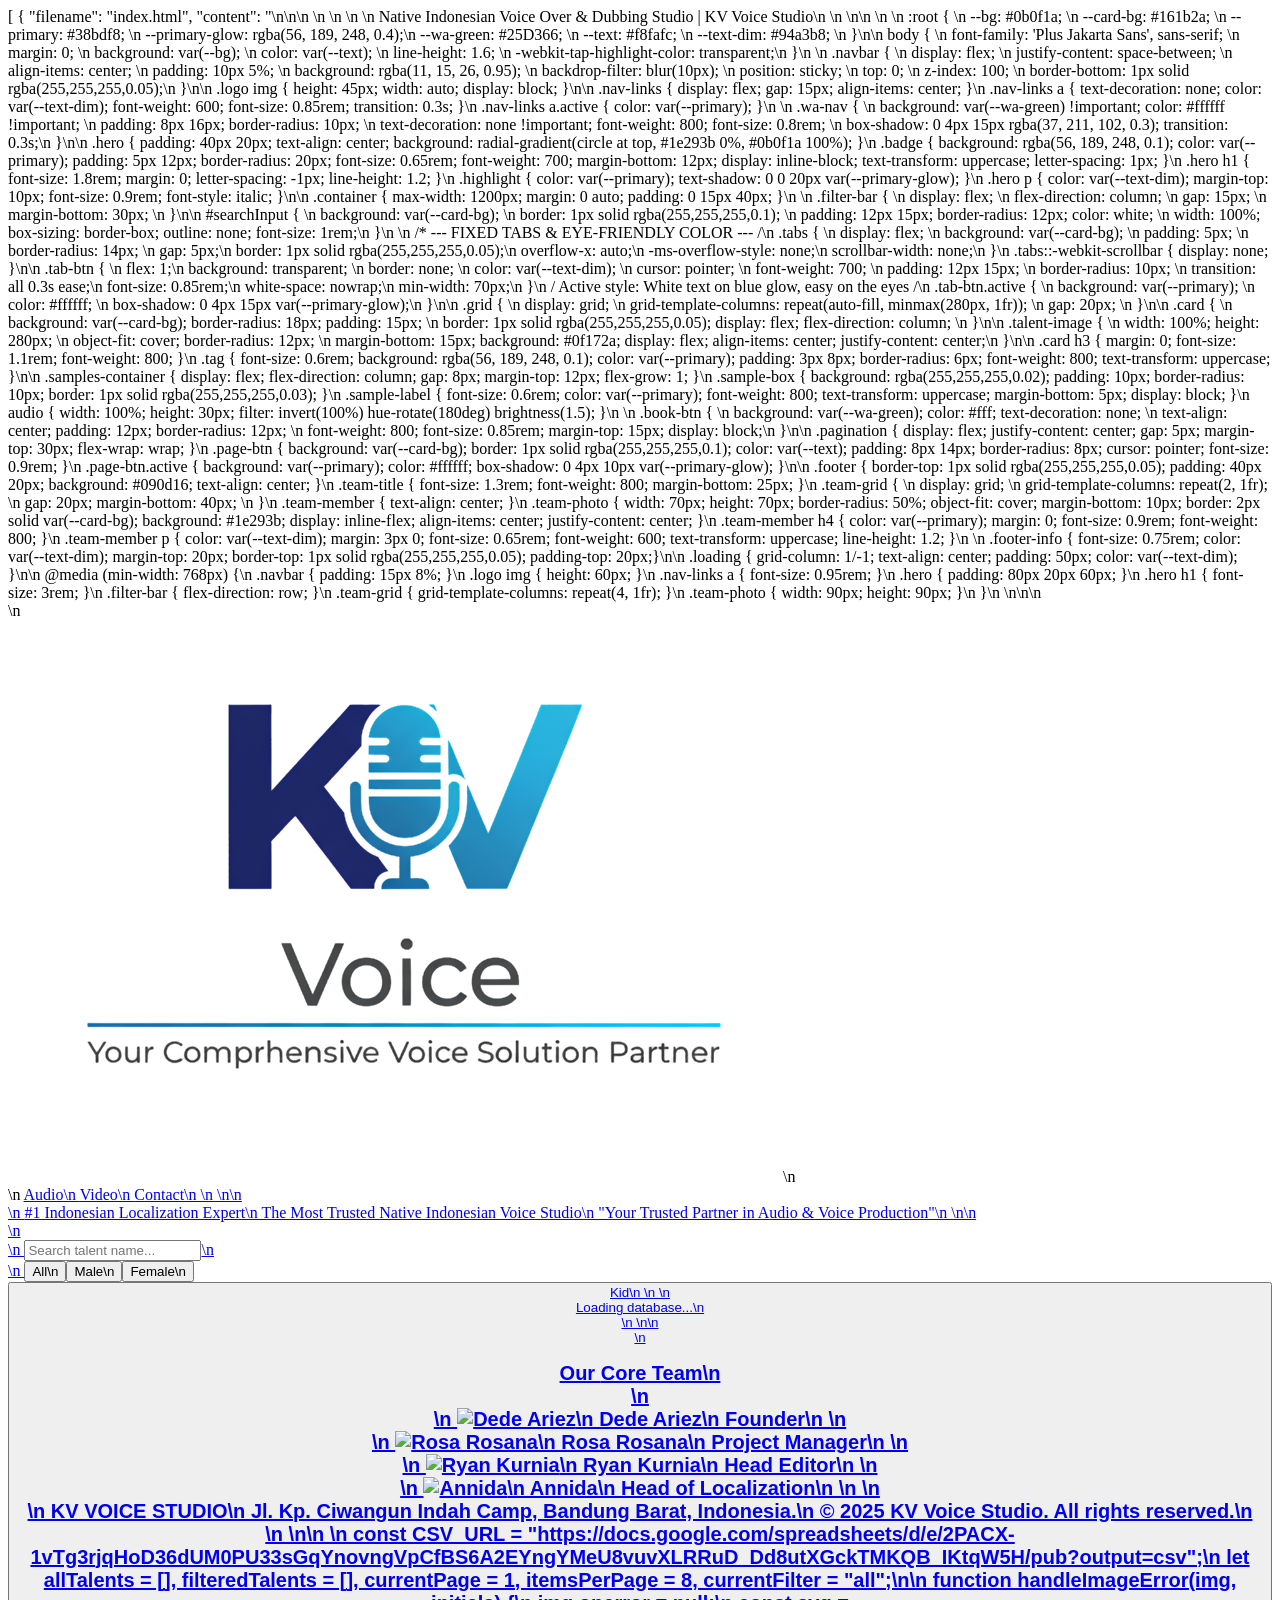
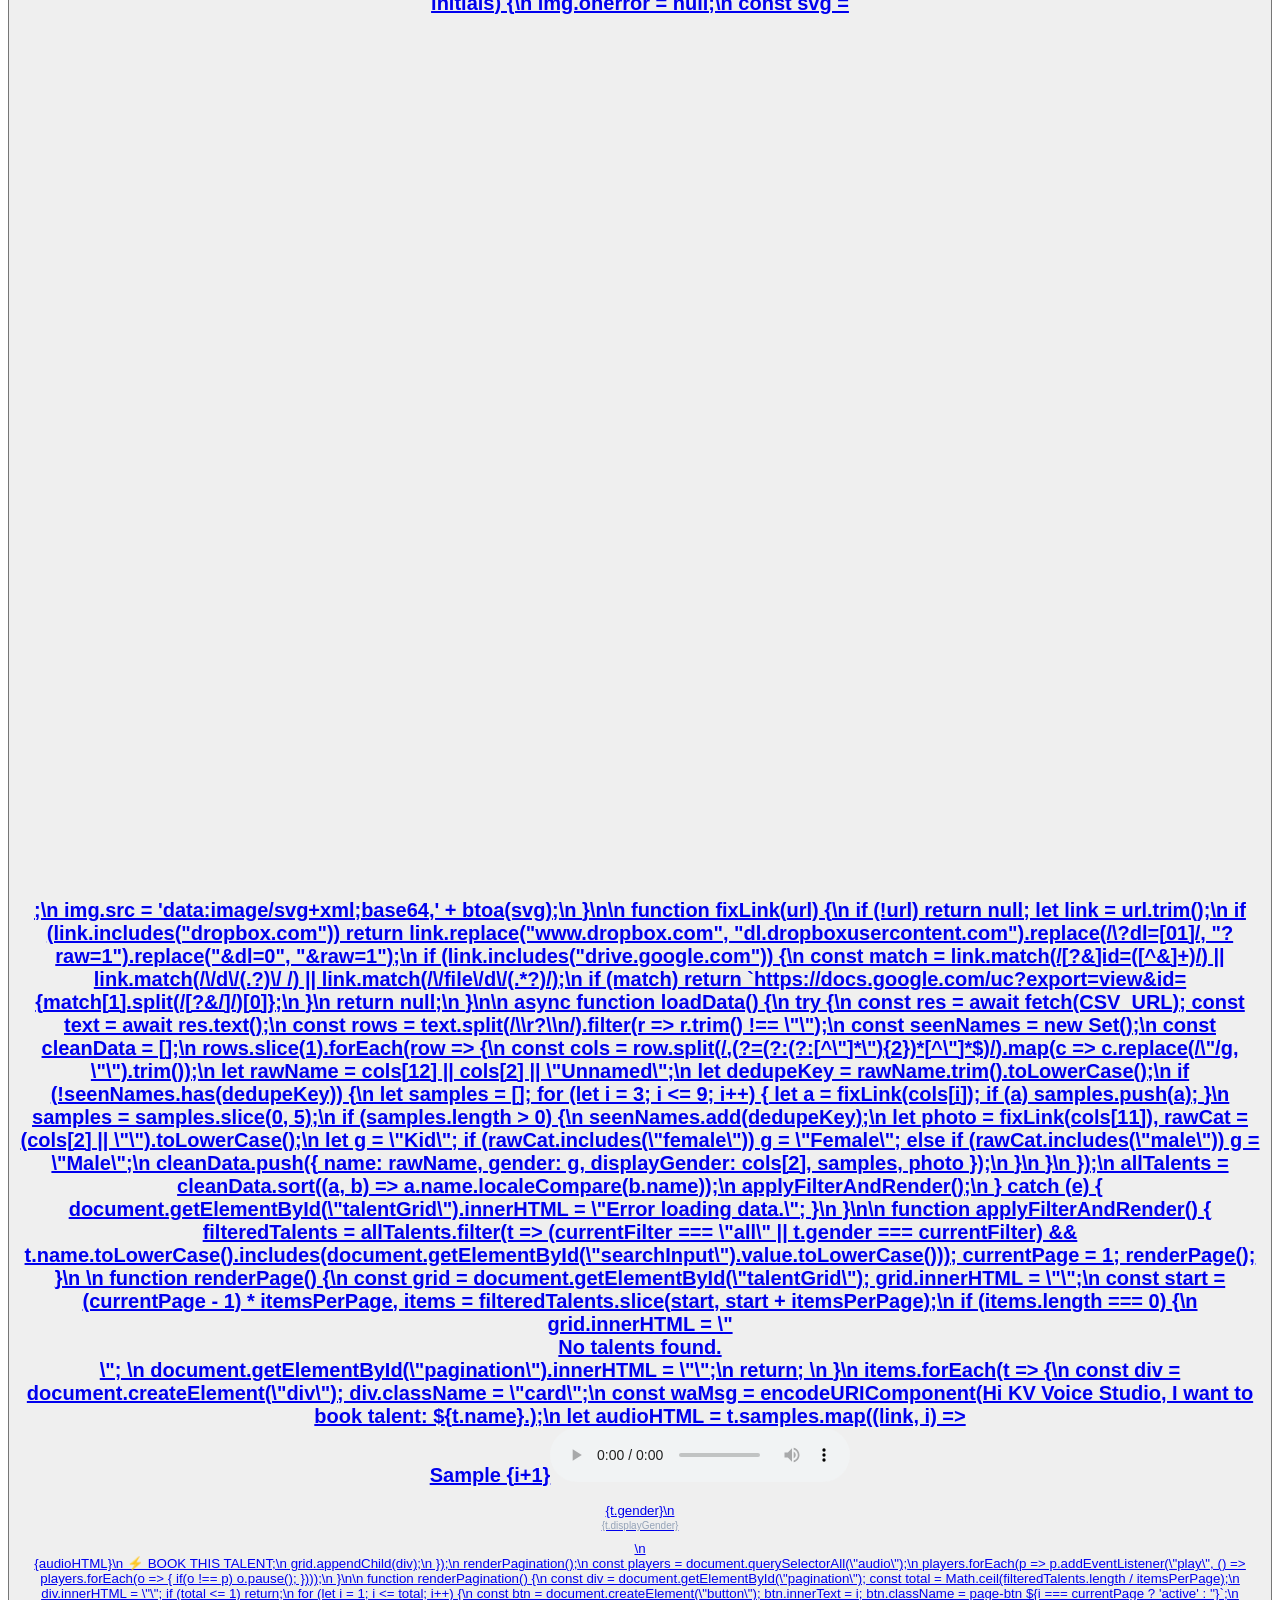
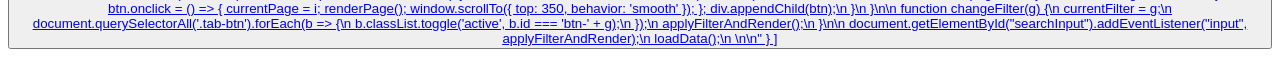
==== index.html @ a25e25ad "Refactor HTML structure and styles in index.html" ====
[ { "filename": "index.html", "content": "\n<html lang="en">\n\n <meta
charset="UTF-8">\n <meta name="viewport" content="width=device-width,
initial-scale=1.0">\n \n \n Native Indonesian Voice Over & Dubbing Studio | KV
Voice Studio\n <meta name="description" content="KV Voice Studio provides
broadcast-quality native Indonesian voice-over & expert dubbing services.
Featuring Male, Female, and genuine Kid voices.">\n <meta name="keywords"
content="Indonesian Voice Over, Native Indonesian Voice Talent, Dubbing
Indonesia, Localization Services Asia">\n\n <link
href="https://fonts.googleapis.com/css2?family=Plus+Jakarta+Sans:wght@400;600;800&display=swap"
rel="stylesheet">\n \n :root { \n --bg: #0b0f1a; \n --card-bg: #161b2a; \n
--primary: #38bdf8; \n --primary-glow: rgba(56, 189, 248, 0.4);\n --wa-green:
#25D366; \n --text: #f8fafc; \n --text-dim: #94a3b8; \n }\n\n body { \n
font-family: 'Plus Jakarta Sans', sans-serif; \n margin: 0; \n background:
var(--bg); \n color: var(--text); \n line-height: 1.6; \n
-webkit-tap-highlight-color: transparent;\n }\n \n .navbar { \n display: flex;
\n justify-content: space-between; \n align-items: center; \n padding: 10px 5%;
\n background: rgba(11, 15, 26, 0.95); \n backdrop-filter: blur(10px); \n
position: sticky; \n top: 0; \n z-index: 100; \n border-bottom: 1px solid
rgba(255,255,255,0.05);\n }\n\n .logo img { height: 45px; width: auto; display:
block; }\n\n .nav-links { display: flex; gap: 15px; align-items: center; }\n
.nav-links a { text-decoration: none; color: var(--text-dim); font-weight: 600;
font-size: 0.85rem; transition: 0.3s; }\n .nav-links a.active { color:
var(--primary); }\n \n .wa-nav { \n background: var(--wa-green) !important;
color: #ffffff !important; \n padding: 8px 16px; border-radius: 10px; \n
text-decoration: none !important; font-weight: 800; font-size: 0.8rem; \n
box-shadow: 0 4px 15px rgba(37, 211, 102, 0.3); transition: 0.3s;\n }\n\n .hero
{ padding: 40px 20px; text-align: center; background: radial-gradient(circle at
top, #1e293b 0%, #0b0f1a 100%); }\n .badge { background:
rgba(56, 189, 248, 0.1); color: var(--primary); padding: 5px 12px;
border-radius: 20px; font-size: 0.65rem; font-weight: 700; margin-bottom: 12px;
display: inline-block; text-transform: uppercase; letter-spacing: 1px; }\n .hero
h1 { font-size: 1.8rem; margin: 0; letter-spacing: -1px; line-height: 1.2; }\n
.highlight { color: var(--primary); text-shadow: 0 0 20px var(--primary-glow);
}\n .hero p { color: var(--text-dim); margin-top: 10px; font-size: 0.9rem;
font-style: italic; }\n\n .container { max-width: 1200px; margin: 0 auto;
padding: 0 15px 40px; }\n \n .filter-bar { \n display: flex; \n flex-direction:
column; \n gap: 15px; \n margin-bottom: 30px; \n }\n\n #searchInput { \n
background: var(--card-bg); \n border: 1px solid rgba(255,255,255,0.1); \n
padding: 12px 15px; border-radius: 12px; color: white; \n width: 100%;
box-sizing: border-box; outline: none; font-size: 1rem;\n }\n \n /* --- FIXED
TABS & EYE-FRIENDLY COLOR --- /\n .tabs { \n display: flex; \n background:
var(--card-bg); \n padding: 5px; \n border-radius: 14px; \n gap: 5px;\n
border: 1px solid rgba(255,255,255,0.05);\n overflow-x: auto;\n
-ms-overflow-style: none;\n scrollbar-width: none;\n }\n
.tabs::-webkit-scrollbar { display: none; }\n\n .tab-btn { \n flex: 1;\n
background: transparent; \n border: none; \n color: var(--text-dim); \n cursor:
pointer; \n font-weight: 700; \n padding: 12px 15px; \n border-radius: 10px; \n
transition: all 0.3s ease;\n font-size: 0.85rem;\n white-space: nowrap;\n
min-width: 70px;\n }\n / Active style: White text on blue glow, easy on the eyes
/\n .tab-btn.active { \n background: var(--primary); \n color: #ffffff; \n
box-shadow: 0 4px 15px var(--primary-glow);\n }\n\n .grid { \n display: grid; \n
grid-template-columns: repeat(auto-fill, minmax(280px, 1fr)); \n gap: 20px; \n
}\n\n .card { \n background: var(--card-bg); border-radius: 18px; padding: 15px;
\n border: 1px solid rgba(255,255,255,0.05); display: flex; flex-direction:
column; \n }\n\n .talent-image { \n width: 100%; height: 280px; \n object-fit:
cover; border-radius: 12px; \n margin-bottom: 15px; background: #0f172a;
display: flex; align-items: center; justify-content: center;\n }\n\n .card h3 {
margin: 0; font-size: 1.1rem; font-weight: 800; }\n .tag { font-size: 0.6rem;
background: rgba(56, 189, 248, 0.1); color: var(--primary); padding: 3px 8px;
border-radius: 6px; font-weight: 800; text-transform: uppercase; }\n\n
.samples-container { display: flex; flex-direction: column; gap: 8px;
margin-top: 12px; flex-grow: 1; }\n .sample-box { background:
rgba(255,255,255,0.02); padding: 10px; border-radius: 10px; border: 1px solid
rgba(255,255,255,0.03); }\n .sample-label { font-size: 0.6rem; color:
var(--primary); font-weight: 800; text-transform: uppercase; margin-bottom: 5px;
display: block; }\n audio { width: 100%; height: 30px; filter: invert(100%)
hue-rotate(180deg) brightness(1.5); }\n \n .book-btn { \n background:
var(--wa-green); color: #fff; text-decoration: none; \n text-align: center;
padding: 12px; border-radius: 12px; \n font-weight: 800; font-size: 0.85rem;
margin-top: 15px; display: block;\n }\n\n .pagination { display: flex;
justify-content: center; gap: 5px; margin-top: 30px; flex-wrap: wrap; }\n
.page-btn { background: var(--card-bg); border: 1px solid rgba(255,255,255,0.1);
color: var(--text); padding: 8px 14px; border-radius: 8px; cursor: pointer;
font-size: 0.9rem; }\n .page-btn.active { background: var(--primary); color:
#ffffff; box-shadow: 0 4px 10px var(--primary-glow); }\n\n .footer {
border-top: 1px solid rgba(255,255,255,0.05); padding: 40px 20px; background:
#090d16; text-align: center; }\n .team-title { font-size: 1.3rem;
font-weight: 800; margin-bottom: 25px; }\n .team-grid { \n display: grid; \n
grid-template-columns: repeat(2, 1fr); \n gap: 20px; margin-bottom: 40px; \n }\n
.team-member { text-align: center; }\n .team-photo { width: 70px; height: 70px;
border-radius: 50%; object-fit: cover; margin-bottom: 10px; border: 2px solid
var(--card-bg); background: #1e293b; display: inline-flex; align-items: center;
justify-content: center; }\n .team-member h4 { color: var(--primary); margin: 0;
font-size: 0.9rem; font-weight: 800; }\n .team-member p { color:
var(--text-dim); margin: 3px 0; font-size: 0.65rem; font-weight: 600;
text-transform: uppercase; line-height: 1.2; }\n \n .footer-info {
font-size: 0.75rem; color: var(--text-dim); margin-top: 20px; border-top: 1px
solid rgba(255,255,255,0.05); padding-top: 20px;}\n\n .loading {
grid-column: 1/-1; text-align: center; padding: 50px; color: var(--text-dim);
}\n\n @media (min-width: 768px) {\n .navbar { padding: 15px 8%; }\n .logo img {
height: 60px; }\n .nav-links a { font-size: 0.95rem; }\n .hero {
padding: 80px 20px 60px; }\n .hero h1 { font-size: 3rem; }\n .filter-bar {
flex-direction: row; }\n .team-grid { grid-template-columns: repeat(4, 1fr); }\n
.team-photo { width: 90px; height: 90px; }\n }\n \n\n\n <nav class="navbar">\n
<div class="logo"><img src="logo.png" alt="KV Voice Studio">\n <div
class="nav-links">\n <a href="index.html" class="active">Audio\n <a
href="video.html">Video\n <a href="https://wa.me/6287823430778"
class="wa-nav">Contact\n \n \n\n <header class="hero">\n <span class="badge">#1
Indonesian Localization Expert\n The Most Trusted <span class="highlight">Native
Indonesian Voice Studio\n "Your Trusted Partner in Audio & Voice Production"\n
\n\n <main class="container">\n <div class="filter-bar">\n <input type="text"
id="searchInput" placeholder="Search talent name...">\n <div class="tabs">\n
<button onclick="changeFilter('all')" class="tab-btn active" id="btn-all">All\n
<button onclick="changeFilter('Male')" class="tab-btn" id="btn-Male">Male\n
<button onclick="changeFilter('Female')" class="tab-btn"
id="btn-Female">Female\n <button onclick="changeFilter('Kid')" class="tab-btn"
id="btn-Kid">Kid\n \n \n <div id="talentGrid" class="grid"><div
class="loading">Loading database...\n <div id="pagination" class="pagination">\n
\n\n <footer class="footer">\n <h2 class="team-title">Our <span
class="highlight">Core Team\n <div class="team-grid">\n <div
class="team-member">\n <img
src="https://www.dropbox.com/scl/fi/u61rmkyd5yg4ghmqynmoq/IMG_20191019_141957.jpg?rlkey=8hs1djk1c4ejuyghws0hno4j5&raw=1"
class="team-photo" alt="Dede Ariez" onerror="handleImageError(this, 'DA')">\n
Dede Ariez\n Founder\n \n <div class="team-member">\n <img
src="https://www.dropbox.com/scl/fi/195c9i3c7kcwx8tohbk7z/Gemini_Generated_Image_tade4mtade4mtade.png?rlkey=ju6iclnjn7b840g757zxzqwzf&raw=1"
class="team-photo" alt="Rosa Rosana" onerror="handleImageError(this, 'RR')">\n
Rosa Rosana\n Project Manager\n \n <div class="team-member">\n <img
src="https://www.dropbox.com/scl/fi/195c9i3c7kcwx8tohbk7z/Gemini_Generated_Image_tade4mtade4mtade.png?rlkey=ju6iclnjn7b840g757zxzqwzf&raw=1"
class="team-photo" alt="Ryan Kurnia" onerror="handleImageError(this, 'RK')">\n
Ryan Kurnia\n Head Editor\n \n <div class="team-member">\n <img
src="https://www.dropbox.com/scl/fi/195c9i3c7kcwx8tohbk7z/Gemini_Generated_Image_tade4mtade4mtade.png?rlkey=ju6iclnjn7b840g757zxzqwzf&raw=1"
class="team-photo" alt="Annida" onerror="handleImageError(this, 'AN')">\n
Annida\n Head of Localization\n \n \n <div class="footer-info">\n KV VOICE
STUDIO\n Jl. Kp. Ciwangun Indah Camp, Bandung Barat, Indonesia.\n © 2025 KV
Voice Studio. All rights reserved.\n \n \n\n \n const CSV_URL =
"https://docs.google.com/spreadsheets/d/e/2PACX-1vTg3rjqHoD36dUM0PU33sGqYnovngVpCfBS6A2EYngYMeU8vuvXLRRuD_Dd8utXGckTMKQB_IKtqW5H/pub?output=csv";\n
let allTalents = [], filteredTalents = [], currentPage = 1, itemsPerPage = 8,
currentFilter = "all";\n\n function handleImageError(img, initials) {\n
img.onerror = null;\n const svg = <svg xmlns=\"http://www.w3.org/2000/svg\"
width=\"100\" height=\"100\" viewBox=\"0 0 100 100\"><rect width=\"100\"
height=\"100\" fill=\"#161b2a\"/><text x=\"50%\" y=\"50%\"
dominant-baseline=\"middle\" text-anchor=\"middle\" fill=\"#38bdf8\"
font-family=\"sans-serif\" font-size=\"30\"
font-weight=\"bold\">${initials}</text></svg>;\n img.src =
'data:image/svg+xml;base64,' + btoa(svg);\n }\n\n function fixLink(url) {\n if
(!url) return null; let link = url.trim();\n if (link.includes("dropbox.com"))
return link.replace("www.dropbox.com",
"dl.dropboxusercontent.com").replace(/\?dl=[01]/, "?raw=1").replace("&dl=0",
"&raw=1");\n if (link.includes("drive.google.com")) {\n const match =
link.match(/[?&]id=([^&]+)/) || link.match(/\/d\/(.?)\/ /) ||
link.match(/\/file\/d\/(.*?)/);\n                if (match) return `https://docs.google.com/uc?export=view&id={match[1].split(/[?&/]/)[0]};\n
}\n return null;\n }\n\n async function loadData() {\n try {\n const res = await
fetch(CSV_URL); const text = await res.text();\n const rows =
text.split(/\\r?\\n/).filter(r => r.trim() !== \"\");\n const seenNames = new
Set();\n const cleanData = [];\n rows.slice(1).forEach(row => {\n const cols =
row.split(/,(?=(?:(?:[^\"]*\"){2})*[^\"]*$)/).map(c => c.replace(/\"/g,
\"\").trim());\n let rawName = cols[12] || cols[2] || \"Unnamed\";\n let
dedupeKey = rawName.trim().toLowerCase();\n if (!seenNames.has(dedupeKey)) {\n
let samples = []; for (let i = 3; i <= 9; i++) { let a = fixLink(cols[i]); if
(a) samples.push(a); }\n samples = samples.slice(0, 5);\n if (samples.length
> 0) {\n seenNames.add(dedupeKey);\n let photo = fixLink(cols[11]), rawCat =
(cols[2] || \"\").toLowerCase();\n let g = \"Kid\"; if
(rawCat.includes(\"female\")) g = \"Female\"; else if
(rawCat.includes(\"male\")) g = \"Male\";\n cleanData.push({ name: rawName,
gender: g, displayGender: cols[2], samples, photo });\n }\n }\n });\n allTalents
= cleanData.sort((a, b) => a.name.localeCompare(b.name));\n
applyFilterAndRender();\n } catch (e) {
document.getElementById(\"talentGrid\").innerHTML = \"Error loading data.\"; }\n
}\n\n function applyFilterAndRender() { filteredTalents = allTalents.filter(t =>
(currentFilter === \"all\" || t.gender === currentFilter) &&
t.name.toLowerCase().includes(document.getElementById(\"searchInput\").value.toLowerCase()));
currentPage = 1; renderPage(); }\n \n function renderPage() {\n const grid =
document.getElementById(\"talentGrid\"); grid.innerHTML = \"\";\n const start =
(currentPage - 1) * itemsPerPage, items = filteredTalents.slice(start, start +
itemsPerPage);\n if (items.length === 0) {\n grid.innerHTML = \"<div
class='loading'>No talents found.</div>\"; \n
document.getElementById(\"pagination\").innerHTML = \"\";\n return; \n }\n
items.forEach(t => {\n const div = document.createElement(\"div\");
div.className = \"card\";\n const waMsg = encodeURIComponent(Hi KV Voice Studio,
I want to book talent: ${t.name}.);\n let audioHTML = t.samples.map((link, i) =>
<div class="sample-box"><label class="sample-label">Sample
{i+1}</label><audio controls preload=\"none\"><source src=\"{link}">).join(\"\");\n
const initials = t.name.split(' ').map(n =>
n[0]).join('').toUpperCase().substring(0, 2);\n div.innerHTML = <img
src="{t.photo || ''}\" class=\"talent-image\" onerror=\"handleImageError(this, '{initials}')"
loading="lazy">\n <div style="display:flex; justify-content:space-between;
align-items:center">{t.name}</h3><span class=\"tag\">{t.gender}\n <p
style="color:#94a3b8; font-size:10px;
margin:2px 0 10px 0;">{t.displayGender}</p>\n                    <div class=\"samples-container\">{audioHTML}\n
<a href="https://wa.me/6287823430778?text=${waMsg}" target="_blank"
class="book-btn">⚡ BOOK THIS TALENT;\n grid.appendChild(div);\n });\n
renderPagination();\n const players = document.querySelectorAll(\"audio\");\n
players.forEach(p => p.addEventListener(\"play\", () => players.forEach(o => {
if(o !== p) o.pause(); })));\n }\n\n function renderPagination() {\n const div =
document.getElementById(\"pagination\"); const total =
Math.ceil(filteredTalents.length / itemsPerPage);\n div.innerHTML = \"\"; if
(total <= 1) return;\n for (let i = 1; i <= total; i++) {\n const btn =
document.createElement(\"button\"); btn.innerText = i; btn.className = page-btn
${i === currentPage ? 'active' : ''}`;\n btn.onclick = () => { currentPage = i;
renderPage(); window.scrollTo({ top: 350, behavior: 'smooth' }); };
div.appendChild(btn);\n }\n }\n\n function changeFilter(g) {\n currentFilter =
g;\n document.querySelectorAll('.tab-btn').forEach(b => {\n
b.classList.toggle('active', b.id === 'btn-' + g);\n });\n
applyFilterAndRender();\n }\n\n
document.getElementById("searchInput").addEventListener("input",
applyFilterAndRender);\n loadData();\n \n\n" } ]
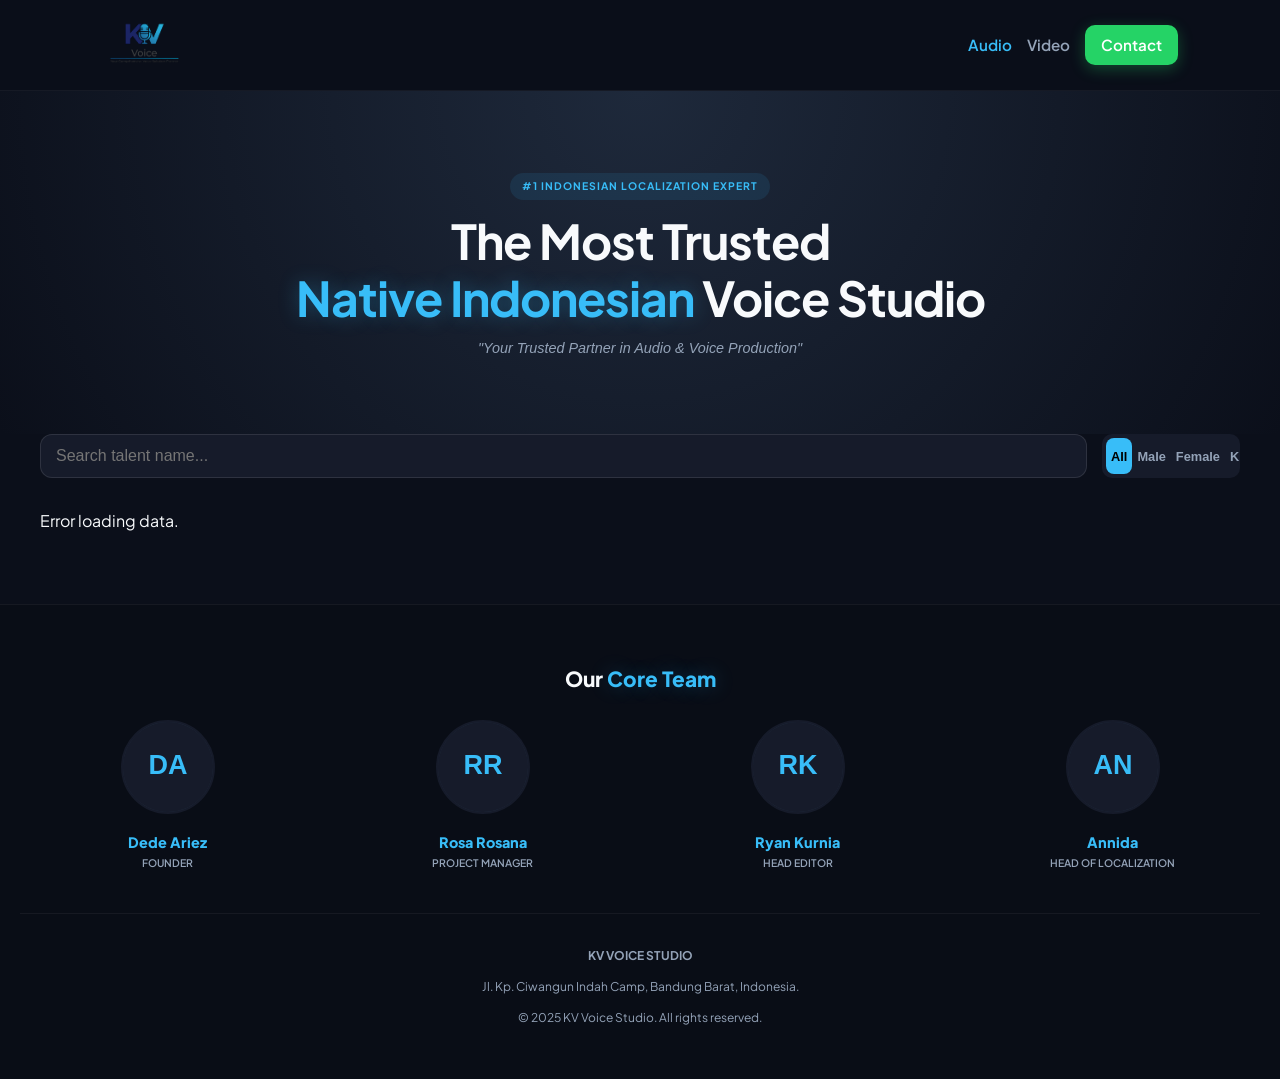
==== commit 9e39faf4: "Update index.html with new content and structure" ====
--- a/index.html
+++ b/index.html
@@ -1,196 +1,311 @@
-[ { "filename": "index.html", "content": "\n<html lang="en">\n\n <meta
-charset="UTF-8">\n <meta name="viewport" content="width=device-width,
-initial-scale=1.0">\n \n \n Native Indonesian Voice Over & Dubbing Studio | KV
-Voice Studio\n <meta name="description" content="KV Voice Studio provides
-broadcast-quality native Indonesian voice-over & expert dubbing services.
-Featuring Male, Female, and genuine Kid voices.">\n <meta name="keywords"
-content="Indonesian Voice Over, Native Indonesian Voice Talent, Dubbing
-Indonesia, Localization Services Asia">\n\n <link
-href="https://fonts.googleapis.com/css2?family=Plus+Jakarta+Sans:wght@400;600;800&display=swap"
-rel="stylesheet">\n \n :root { \n --bg: #0b0f1a; \n --card-bg: #161b2a; \n
---primary: #38bdf8; \n --primary-glow: rgba(56, 189, 248, 0.4);\n --wa-green:
-#25D366; \n --text: #f8fafc; \n --text-dim: #94a3b8; \n }\n\n body { \n
-font-family: 'Plus Jakarta Sans', sans-serif; \n margin: 0; \n background:
-var(--bg); \n color: var(--text); \n line-height: 1.6; \n
--webkit-tap-highlight-color: transparent;\n }\n \n .navbar { \n display: flex;
-\n justify-content: space-between; \n align-items: center; \n padding: 10px 5%;
-\n background: rgba(11, 15, 26, 0.95); \n backdrop-filter: blur(10px); \n
-position: sticky; \n top: 0; \n z-index: 100; \n border-bottom: 1px solid
-rgba(255,255,255,0.05);\n }\n\n .logo img { height: 45px; width: auto; display:
-block; }\n\n .nav-links { display: flex; gap: 15px; align-items: center; }\n
-.nav-links a { text-decoration: none; color: var(--text-dim); font-weight: 600;
-font-size: 0.85rem; transition: 0.3s; }\n .nav-links a.active { color:
-var(--primary); }\n \n .wa-nav { \n background: var(--wa-green) !important;
-color: #ffffff !important; \n padding: 8px 16px; border-radius: 10px; \n
-text-decoration: none !important; font-weight: 800; font-size: 0.8rem; \n
-box-shadow: 0 4px 15px rgba(37, 211, 102, 0.3); transition: 0.3s;\n }\n\n .hero
-{ padding: 40px 20px; text-align: center; background: radial-gradient(circle at
-top, #1e293b 0%, #0b0f1a 100%); }\n .badge { background:
-rgba(56, 189, 248, 0.1); color: var(--primary); padding: 5px 12px;
-border-radius: 20px; font-size: 0.65rem; font-weight: 700; margin-bottom: 12px;
-display: inline-block; text-transform: uppercase; letter-spacing: 1px; }\n .hero
-h1 { font-size: 1.8rem; margin: 0; letter-spacing: -1px; line-height: 1.2; }\n
-.highlight { color: var(--primary); text-shadow: 0 0 20px var(--primary-glow);
-}\n .hero p { color: var(--text-dim); margin-top: 10px; font-size: 0.9rem;
-font-style: italic; }\n\n .container { max-width: 1200px; margin: 0 auto;
-padding: 0 15px 40px; }\n \n .filter-bar { \n display: flex; \n flex-direction:
-column; \n gap: 15px; \n margin-bottom: 30px; \n }\n\n #searchInput { \n
-background: var(--card-bg); \n border: 1px solid rgba(255,255,255,0.1); \n
-padding: 12px 15px; border-radius: 12px; color: white; \n width: 100%;
-box-sizing: border-box; outline: none; font-size: 1rem;\n }\n \n /* --- FIXED
-TABS & EYE-FRIENDLY COLOR --- /\n .tabs { \n display: flex; \n background:
-var(--card-bg); \n padding: 5px; \n border-radius: 14px; \n gap: 5px;\n
-border: 1px solid rgba(255,255,255,0.05);\n overflow-x: auto;\n
--ms-overflow-style: none;\n scrollbar-width: none;\n }\n
-.tabs::-webkit-scrollbar { display: none; }\n\n .tab-btn { \n flex: 1;\n
-background: transparent; \n border: none; \n color: var(--text-dim); \n cursor:
-pointer; \n font-weight: 700; \n padding: 12px 15px; \n border-radius: 10px; \n
-transition: all 0.3s ease;\n font-size: 0.85rem;\n white-space: nowrap;\n
-min-width: 70px;\n }\n / Active style: White text on blue glow, easy on the eyes
-/\n .tab-btn.active { \n background: var(--primary); \n color: #ffffff; \n
-box-shadow: 0 4px 15px var(--primary-glow);\n }\n\n .grid { \n display: grid; \n
-grid-template-columns: repeat(auto-fill, minmax(280px, 1fr)); \n gap: 20px; \n
-}\n\n .card { \n background: var(--card-bg); border-radius: 18px; padding: 15px;
-\n border: 1px solid rgba(255,255,255,0.05); display: flex; flex-direction:
-column; \n }\n\n .talent-image { \n width: 100%; height: 280px; \n object-fit:
-cover; border-radius: 12px; \n margin-bottom: 15px; background: #0f172a;
-display: flex; align-items: center; justify-content: center;\n }\n\n .card h3 {
-margin: 0; font-size: 1.1rem; font-weight: 800; }\n .tag { font-size: 0.6rem;
-background: rgba(56, 189, 248, 0.1); color: var(--primary); padding: 3px 8px;
-border-radius: 6px; font-weight: 800; text-transform: uppercase; }\n\n
-.samples-container { display: flex; flex-direction: column; gap: 8px;
-margin-top: 12px; flex-grow: 1; }\n .sample-box { background:
-rgba(255,255,255,0.02); padding: 10px; border-radius: 10px; border: 1px solid
-rgba(255,255,255,0.03); }\n .sample-label { font-size: 0.6rem; color:
-var(--primary); font-weight: 800; text-transform: uppercase; margin-bottom: 5px;
-display: block; }\n audio { width: 100%; height: 30px; filter: invert(100%)
-hue-rotate(180deg) brightness(1.5); }\n \n .book-btn { \n background:
-var(--wa-green); color: #fff; text-decoration: none; \n text-align: center;
-padding: 12px; border-radius: 12px; \n font-weight: 800; font-size: 0.85rem;
-margin-top: 15px; display: block;\n }\n\n .pagination { display: flex;
-justify-content: center; gap: 5px; margin-top: 30px; flex-wrap: wrap; }\n
-.page-btn { background: var(--card-bg); border: 1px solid rgba(255,255,255,0.1);
-color: var(--text); padding: 8px 14px; border-radius: 8px; cursor: pointer;
-font-size: 0.9rem; }\n .page-btn.active { background: var(--primary); color:
-#ffffff; box-shadow: 0 4px 10px var(--primary-glow); }\n\n .footer {
-border-top: 1px solid rgba(255,255,255,0.05); padding: 40px 20px; background:
-#090d16; text-align: center; }\n .team-title { font-size: 1.3rem;
-font-weight: 800; margin-bottom: 25px; }\n .team-grid { \n display: grid; \n
-grid-template-columns: repeat(2, 1fr); \n gap: 20px; margin-bottom: 40px; \n }\n
-.team-member { text-align: center; }\n .team-photo { width: 70px; height: 70px;
-border-radius: 50%; object-fit: cover; margin-bottom: 10px; border: 2px solid
-var(--card-bg); background: #1e293b; display: inline-flex; align-items: center;
-justify-content: center; }\n .team-member h4 { color: var(--primary); margin: 0;
-font-size: 0.9rem; font-weight: 800; }\n .team-member p { color:
-var(--text-dim); margin: 3px 0; font-size: 0.65rem; font-weight: 600;
-text-transform: uppercase; line-height: 1.2; }\n \n .footer-info {
-font-size: 0.75rem; color: var(--text-dim); margin-top: 20px; border-top: 1px
-solid rgba(255,255,255,0.05); padding-top: 20px;}\n\n .loading {
-grid-column: 1/-1; text-align: center; padding: 50px; color: var(--text-dim);
-}\n\n @media (min-width: 768px) {\n .navbar { padding: 15px 8%; }\n .logo img {
-height: 60px; }\n .nav-links a { font-size: 0.95rem; }\n .hero {
-padding: 80px 20px 60px; }\n .hero h1 { font-size: 3rem; }\n .filter-bar {
-flex-direction: row; }\n .team-grid { grid-template-columns: repeat(4, 1fr); }\n
-.team-photo { width: 90px; height: 90px; }\n }\n \n\n\n <nav class="navbar">\n
-<div class="logo"><img src="logo.png" alt="KV Voice Studio">\n <div
-class="nav-links">\n <a href="index.html" class="active">Audio\n <a
-href="video.html">Video\n <a href="https://wa.me/6287823430778"
-class="wa-nav">Contact\n \n \n\n <header class="hero">\n <span class="badge">#1
-Indonesian Localization Expert\n The Most Trusted <span class="highlight">Native
-Indonesian Voice Studio\n "Your Trusted Partner in Audio & Voice Production"\n
-\n\n <main class="container">\n <div class="filter-bar">\n <input type="text"
-id="searchInput" placeholder="Search talent name...">\n <div class="tabs">\n
-<button onclick="changeFilter('all')" class="tab-btn active" id="btn-all">All\n
-<button onclick="changeFilter('Male')" class="tab-btn" id="btn-Male">Male\n
-<button onclick="changeFilter('Female')" class="tab-btn"
-id="btn-Female">Female\n <button onclick="changeFilter('Kid')" class="tab-btn"
-id="btn-Kid">Kid\n \n \n <div id="talentGrid" class="grid"><div
-class="loading">Loading database...\n <div id="pagination" class="pagination">\n
-\n\n <footer class="footer">\n <h2 class="team-title">Our <span
-class="highlight">Core Team\n <div class="team-grid">\n <div
-class="team-member">\n <img
-src="https://www.dropbox.com/scl/fi/u61rmkyd5yg4ghmqynmoq/IMG_20191019_141957.jpg?rlkey=8hs1djk1c4ejuyghws0hno4j5&raw=1"
-class="team-photo" alt="Dede Ariez" onerror="handleImageError(this, 'DA')">\n
-Dede Ariez\n Founder\n \n <div class="team-member">\n <img
-src="https://www.dropbox.com/scl/fi/195c9i3c7kcwx8tohbk7z/Gemini_Generated_Image_tade4mtade4mtade.png?rlkey=ju6iclnjn7b840g757zxzqwzf&raw=1"
-class="team-photo" alt="Rosa Rosana" onerror="handleImageError(this, 'RR')">\n
-Rosa Rosana\n Project Manager\n \n <div class="team-member">\n <img
-src="https://www.dropbox.com/scl/fi/195c9i3c7kcwx8tohbk7z/Gemini_Generated_Image_tade4mtade4mtade.png?rlkey=ju6iclnjn7b840g757zxzqwzf&raw=1"
-class="team-photo" alt="Ryan Kurnia" onerror="handleImageError(this, 'RK')">\n
-Ryan Kurnia\n Head Editor\n \n <div class="team-member">\n <img
-src="https://www.dropbox.com/scl/fi/195c9i3c7kcwx8tohbk7z/Gemini_Generated_Image_tade4mtade4mtade.png?rlkey=ju6iclnjn7b840g757zxzqwzf&raw=1"
-class="team-photo" alt="Annida" onerror="handleImageError(this, 'AN')">\n
-Annida\n Head of Localization\n \n \n <div class="footer-info">\n KV VOICE
-STUDIO\n Jl. Kp. Ciwangun Indah Camp, Bandung Barat, Indonesia.\n © 2025 KV
-Voice Studio. All rights reserved.\n \n \n\n \n const CSV_URL =
-"https://docs.google.com/spreadsheets/d/e/2PACX-1vTg3rjqHoD36dUM0PU33sGqYnovngVpCfBS6A2EYngYMeU8vuvXLRRuD_Dd8utXGckTMKQB_IKtqW5H/pub?output=csv";\n
-let allTalents = [], filteredTalents = [], currentPage = 1, itemsPerPage = 8,
-currentFilter = "all";\n\n function handleImageError(img, initials) {\n
-img.onerror = null;\n const svg = <svg xmlns=\"http://www.w3.org/2000/svg\"
-width=\"100\" height=\"100\" viewBox=\"0 0 100 100\"><rect width=\"100\"
-height=\"100\" fill=\"#161b2a\"/><text x=\"50%\" y=\"50%\"
-dominant-baseline=\"middle\" text-anchor=\"middle\" fill=\"#38bdf8\"
-font-family=\"sans-serif\" font-size=\"30\"
-font-weight=\"bold\">${initials}</text></svg>;\n img.src =
-'data:image/svg+xml;base64,' + btoa(svg);\n }\n\n function fixLink(url) {\n if
-(!url) return null; let link = url.trim();\n if (link.includes("dropbox.com"))
-return link.replace("www.dropbox.com",
-"dl.dropboxusercontent.com").replace(/\?dl=[01]/, "?raw=1").replace("&dl=0",
-"&raw=1");\n if (link.includes("drive.google.com")) {\n const match =
-link.match(/[?&]id=([^&]+)/) || link.match(/\/d\/(.?)\/ /) ||
-link.match(/\/file\/d\/(.*?)/);\n                if (match) return `https://docs.google.com/uc?export=view&id={match[1].split(/[?&/]/)[0]};\n
-}\n return null;\n }\n\n async function loadData() {\n try {\n const res = await
-fetch(CSV_URL); const text = await res.text();\n const rows =
-text.split(/\\r?\\n/).filter(r => r.trim() !== \"\");\n const seenNames = new
-Set();\n const cleanData = [];\n rows.slice(1).forEach(row => {\n const cols =
-row.split(/,(?=(?:(?:[^\"]*\"){2})*[^\"]*$)/).map(c => c.replace(/\"/g,
-\"\").trim());\n let rawName = cols[12] || cols[2] || \"Unnamed\";\n let
-dedupeKey = rawName.trim().toLowerCase();\n if (!seenNames.has(dedupeKey)) {\n
-let samples = []; for (let i = 3; i <= 9; i++) { let a = fixLink(cols[i]); if
-(a) samples.push(a); }\n samples = samples.slice(0, 5);\n if (samples.length
-> 0) {\n seenNames.add(dedupeKey);\n let photo = fixLink(cols[11]), rawCat =
-(cols[2] || \"\").toLowerCase();\n let g = \"Kid\"; if
-(rawCat.includes(\"female\")) g = \"Female\"; else if
-(rawCat.includes(\"male\")) g = \"Male\";\n cleanData.push({ name: rawName,
-gender: g, displayGender: cols[2], samples, photo });\n }\n }\n });\n allTalents
-= cleanData.sort((a, b) => a.name.localeCompare(b.name));\n
-applyFilterAndRender();\n } catch (e) {
-document.getElementById(\"talentGrid\").innerHTML = \"Error loading data.\"; }\n
-}\n\n function applyFilterAndRender() { filteredTalents = allTalents.filter(t =>
-(currentFilter === \"all\" || t.gender === currentFilter) &&
-t.name.toLowerCase().includes(document.getElementById(\"searchInput\").value.toLowerCase()));
-currentPage = 1; renderPage(); }\n \n function renderPage() {\n const grid =
-document.getElementById(\"talentGrid\"); grid.innerHTML = \"\";\n const start =
-(currentPage - 1) * itemsPerPage, items = filteredTalents.slice(start, start +
-itemsPerPage);\n if (items.length === 0) {\n grid.innerHTML = \"<div
-class='loading'>No talents found.</div>\"; \n
-document.getElementById(\"pagination\").innerHTML = \"\";\n return; \n }\n
-items.forEach(t => {\n const div = document.createElement(\"div\");
-div.className = \"card\";\n const waMsg = encodeURIComponent(Hi KV Voice Studio,
-I want to book talent: ${t.name}.);\n let audioHTML = t.samples.map((link, i) =>
-<div class="sample-box"><label class="sample-label">Sample
-{i+1}</label><audio controls preload=\"none\"><source src=\"{link}">).join(\"\");\n
-const initials = t.name.split(' ').map(n =>
-n[0]).join('').toUpperCase().substring(0, 2);\n div.innerHTML = <img
-src="{t.photo || ''}\" class=\"talent-image\" onerror=\"handleImageError(this, '{initials}')"
-loading="lazy">\n <div style="display:flex; justify-content:space-between;
-align-items:center">{t.name}</h3><span class=\"tag\">{t.gender}\n <p
-style="color:#94a3b8; font-size:10px;
-margin:2px 0 10px 0;">{t.displayGender}</p>\n                    <div class=\"samples-container\">{audioHTML}\n
-<a href="https://wa.me/6287823430778?text=${waMsg}" target="_blank"
-class="book-btn">⚡ BOOK THIS TALENT;\n grid.appendChild(div);\n });\n
-renderPagination();\n const players = document.querySelectorAll(\"audio\");\n
-players.forEach(p => p.addEventListener(\"play\", () => players.forEach(o => {
-if(o !== p) o.pause(); })));\n }\n\n function renderPagination() {\n const div =
-document.getElementById(\"pagination\"); const total =
-Math.ceil(filteredTalents.length / itemsPerPage);\n div.innerHTML = \"\"; if
-(total <= 1) return;\n for (let i = 1; i <= total; i++) {\n const btn =
-document.createElement(\"button\"); btn.innerText = i; btn.className = page-btn
-${i === currentPage ? 'active' : ''}`;\n btn.onclick = () => { currentPage = i;
-renderPage(); window.scrollTo({ top: 350, behavior: 'smooth' }); };
-div.appendChild(btn);\n }\n }\n\n function changeFilter(g) {\n currentFilter =
-g;\n document.querySelectorAll('.tab-btn').forEach(b => {\n
-b.classList.toggle('active', b.id === 'btn-' + g);\n });\n
-applyFilterAndRender();\n }\n\n
-document.getElementById("searchInput").addEventListener("input",
-applyFilterAndRender);\n loadData();\n \n\n" } ]
+<!DOCTYPE html>
+<html lang="en">
+<head>
+    <meta charset="UTF-8">
+    <meta name="viewport" content="width=device-width, initial-scale=1.0">
+    
+    <!-- SEO METADATA -->
+    <title>Native Indonesian Voice Over & Dubbing Studio | KV Voice Studio</title>
+    <meta name="description" content="KV Voice Studio provides broadcast-quality native Indonesian voice-over & expert dubbing services. Featuring Male, Female, and genuine Kid voices.">
+    <meta name="keywords" content="Indonesian Voice Over, Native Indonesian Voice Talent, Dubbing Indonesia, Localization Services Asia">
+
+    <link href="https://fonts.googleapis.com/css2?family=Plus+Jakarta+Sans:wght@400;600;800&display=swap" rel="stylesheet">
+    <style>
+        :root { 
+            --bg: #0b0f1a; 
+            --card-bg: #161b2a; 
+            --primary: #38bdf8; 
+            --wa-green: #25D366; 
+            --text: #f8fafc; 
+            --text-dim: #94a3b8; 
+        }
+
+        body { 
+            font-family: 'Plus Jakarta Sans', sans-serif; 
+            margin: 0; 
+            background: var(--bg); 
+            color: var(--text); 
+            line-height: 1.6; 
+            -webkit-tap-highlight-color: transparent;
+        }
+        
+        /* --- NAVBAR RESPONSIVE --- */
+        .navbar { 
+            display: flex; 
+            justify-content: space-between; 
+            align-items: center; 
+            padding: 10px 5%; 
+            background: rgba(11, 15, 26, 0.95); 
+            backdrop-filter: blur(10px); 
+            position: sticky; 
+            top: 0; 
+            z-index: 100; 
+            border-bottom: 1px solid rgba(255,255,255,0.05);
+        }
+
+        .logo img { height: 45px; width: auto; display: block; }
+
+        .nav-links { display: flex; gap: 15px; align-items: center; }
+        .nav-links a { text-decoration: none; color: var(--text-dim); font-weight: 600; font-size: 0.85rem; transition: 0.3s; }
+        .nav-links a.active { color: var(--primary); }
+        
+        .wa-nav { 
+            background: var(--wa-green) !important; color: #ffffff !important; 
+            padding: 8px 16px; border-radius: 10px; 
+            text-decoration: none !important; font-weight: 800; font-size: 0.8rem; 
+            box-shadow: 0 4px 15px rgba(37, 211, 102, 0.3); transition: 0.3s;
+        }
+
+        /* --- HERO SECTION --- */
+        .hero { padding: 40px 20px; text-align: center; background: radial-gradient(circle at top, #1e293b 0%, #0b0f1a 100%); }
+        .badge { background: rgba(56, 189, 248, 0.1); color: var(--primary); padding: 5px 12px; border-radius: 20px; font-size: 0.65rem; font-weight: 700; margin-bottom: 12px; display: inline-block; text-transform: uppercase; letter-spacing: 1px; }
+        .hero h1 { font-size: 1.8rem; margin: 0; letter-spacing: -1px; line-height: 1.2; }
+        .highlight { color: var(--primary); text-shadow: 0 0 20px rgba(56, 189, 248, 0.3); }
+        .hero p { color: var(--text-dim); margin-top: 10px; font-size: 0.9rem; font-style: italic; }
+
+        /* --- CONTAINER & FILTERS --- */
+        .container { max-width: 1200px; margin: 0 auto; padding: 0 15px 40px; }
+        
+        .filter-bar { 
+            display: flex; 
+            flex-direction: column; /* Stacked on mobile */
+            gap: 15px; 
+            margin-bottom: 30px; 
+        }
+
+        #searchInput { 
+            background: var(--card-bg); 
+            border: 1px solid rgba(255,255,255,0.1); 
+            padding: 12px 15px; border-radius: 12px; color: white; 
+            width: 100%; box-sizing: border-box; outline: none; font-size: 1rem;
+        }
+        
+        .tabs { 
+            display: flex; 
+            background: var(--card-bg); 
+            padding: 4px; border-radius: 10px; 
+            overflow-x: auto; /* Scrollable tabs on very small screens */
+            scrollbar-width: none;
+        }
+        .tab-btn { 
+            flex: 1;
+            background: transparent; border: none; color: var(--text-dim); 
+            cursor: pointer; font-weight: 600; padding: 10px 5px; 
+            border-radius: 8px; transition: 0.3s; font-size: 0.8rem;
+            white-space: nowrap;
+        }
+        .tab-btn.active { background: var(--primary); color: #000; }
+
+        /* --- TALENT GRID --- */
+        .grid { 
+            display: grid; 
+            grid-template-columns: repeat(auto-fill, minmax(280px, 1fr)); 
+            gap: 20px; 
+        }
+
+        .card { 
+            background: var(--card-bg); border-radius: 18px; padding: 15px; 
+            border: 1px solid rgba(255,255,255,0.05); display: flex; flex-direction: column; 
+        }
+
+        .talent-image { 
+            width: 100%; height: 280px; 
+            object-fit: cover; border-radius: 12px; 
+            margin-bottom: 15px; background: #0f172a; 
+        }
+
+        .card h3 { margin: 0; font-size: 1.1rem; font-weight: 800; }
+        .tag { font-size: 0.6rem; background: rgba(56, 189, 248, 0.1); color: var(--primary); padding: 3px 8px; border-radius: 6px; font-weight: 800; text-transform: uppercase; }
+
+        /* --- AUDIO PLAYERS --- */
+        .samples-container { display: flex; flex-direction: column; gap: 8px; margin-top: 12px; flex-grow: 1; }
+        .sample-box { background: rgba(255,255,255,0.02); padding: 10px; border-radius: 10px; border: 1px solid rgba(255,255,255,0.03); }
+        .sample-label { font-size: 0.6rem; color: var(--primary); font-weight: 800; text-transform: uppercase; margin-bottom: 5px; display: block; }
+        audio { width: 100%; height: 30px; filter: invert(100%) hue-rotate(180deg) brightness(1.5); }
+        
+        .book-btn { 
+            background: var(--wa-green); color: #fff; text-decoration: none; 
+            text-align: center; padding: 12px; border-radius: 12px; 
+            font-weight: 800; font-size: 0.85rem; margin-top: 15px; display: block;
+        }
+
+        /* --- PAGINATION --- */
+        .pagination { display: flex; justify-content: center; gap: 5px; margin-top: 30px; flex-wrap: wrap; }
+        .page-btn { background: var(--card-bg); border: 1px solid rgba(255,255,255,0.1); color: var(--text); padding: 8px 14px; border-radius: 8px; cursor: pointer; font-size: 0.9rem; }
+        .page-btn.active { background: var(--primary); color: #000; }
+
+        /* --- FOOTER & TEAM --- */
+        .footer { border-top: 1px solid rgba(255,255,255,0.05); padding: 40px 20px; background: #090d16; text-align: center; }
+        .team-title { font-size: 1.3rem; font-weight: 800; margin-bottom: 25px; }
+        .team-grid { 
+            display: grid; 
+            grid-template-columns: repeat(2, 1fr); /* 2 columns on mobile */
+            gap: 20px; margin-bottom: 40px; 
+        }
+        .team-member { text-align: center; }
+        .team-photo { width: 70px; height: 70px; border-radius: 50%; object-fit: cover; margin-bottom: 10px; border: 2px solid var(--card-bg); background: #1e293b; }
+        .team-member h4 { color: var(--primary); margin: 0; font-size: 0.9rem; font-weight: 800; }
+        .team-member p { color: var(--text-dim); margin: 3px 0; font-size: 0.65rem; font-weight: 600; text-transform: uppercase; line-height: 1.2; }
+        
+        .footer-info { font-size: 0.75rem; color: var(--text-dim); margin-top: 20px; border-top: 1px solid rgba(255,255,255,0.05); padding-top: 20px;}
+
+        .loading { grid-column: 1/-1; text-align: center; padding: 50px; color: var(--text-dim); }
+
+        /* --- DESKTOP ADJUSTMENTS (Layar Besar) --- */
+        @media (min-width: 768px) {
+            .navbar { padding: 15px 8%; }
+            .logo img { height: 60px; }
+            .nav-links a { font-size: 0.95rem; }
+            .hero { padding: 80px 20px 60px; }
+            .hero h1 { font-size: 3rem; }
+            .filter-bar { flex-direction: row; }
+            .team-grid { grid-template-columns: repeat(4, 1fr); }
+            .team-photo { width: 90px; height: 90px; }
+        }
+    </style>
+</head>
+<body>
+    <nav class="navbar">
+        <div class="logo"><img src="logo.png" alt="KV Voice Studio"></div>
+        <div class="nav-links">
+            <a href="index.html" class="active">Audio</a>
+            <a href="video.html">Video</a>
+            <a href="https://wa.me/6287823430778" class="wa-nav">Contact</a>
+        </div>
+    </nav>
+
+    <header class="hero">
+        <span class="badge">#1 Indonesian Localization Expert</span>
+        <h1>The Most Trusted <br><span class="highlight">Native Indonesian</span> Voice Studio</h1>
+        <p>"Your Trusted Partner in Audio & Voice Production"</p>
+    </header>
+
+    <main class="container">
+        <div class="filter-bar">
+            <input type="text" id="searchInput" placeholder="Search talent name...">
+            <div class="tabs">
+                <button onclick="changeFilter('all')" class="tab-btn active" id="btn-all">All</button>
+                <button onclick="changeFilter('Male')" class="tab-btn" id="btn-Male">Male</button>
+                <button onclick="changeFilter('Female')" class="tab-btn" id="btn-Female">Female</button>
+                <button onclick="changeFilter('Kid')" class="tab-btn" id="btn-Kid">Kid</button>
+            </div>
+        </div>
+        <div id="talentGrid" class="grid"><div class="loading">Loading database...</div></div>
+        <div id="pagination" class="pagination"></div>
+    </main>
+
+    <footer class="footer">
+        <h2 class="team-title">Our <span class="highlight">Core Team</span></h2>
+        <div class="team-grid">
+            <div class="team-member">
+                <img src="https://www.dropbox.com/scl/fi/u61rmkyd5yg4ghmqynmoq/IMG_20191019_141957.jpg?rlkey=8hs1djk1c4ejuyghws0hno4j5&raw=1" class="team-photo" alt="Dede Ariez" onerror="handleImageError(this, 'DA')">
+                <h4>Dede Ariez</h4>
+                <p>Founder</p>
+            </div>
+            <div class="team-member">
+                <img src="https://www.dropbox.com/scl/fi/195c9i3c7kcwx8tohbk7z/Gemini_Generated_Image_tade4mtade4mtade.png?rlkey=ju6iclnjn7b840g757zxzqwzf&raw=1" class="team-photo" alt="Rosa Rosana" onerror="handleImageError(this, 'RR')">
+                <h4>Rosa Rosana</h4>
+                <p>Project Manager</p>
+            </div>
+            <div class="team-member">
+                <img src="https://www.dropbox.com/scl/fi/195c9i3c7kcwx8tohbk7z/Gemini_Generated_Image_tade4mtade4mtade.png?rlkey=ju6iclnjn7b840g757zxzqwzf&raw=1" class="team-photo" alt="Ryan Kurnia" onerror="handleImageError(this, 'RK')">
+                <h4>Ryan Kurnia</h4>
+                <p>Head Editor</p>
+            </div>
+            <div class="team-member">
+                <img src="https://www.dropbox.com/scl/fi/195c9i3c7kcwx8tohbk7z/Gemini_Generated_Image_tade4mtade4mtade.png?rlkey=ju6iclnjn7b840g757zxzqwzf&raw=1" class="team-photo" alt="Annida" onerror="handleImageError(this, 'AN')">
+                <h4>Annida</h4>
+                <p>Head of Localization</p>
+            </div>
+        </div>
+        <div class="footer-info">
+            <p><b>KV VOICE STUDIO</b></p>
+            <p>Jl. Kp. Ciwangun Indah Camp, Bandung Barat, Indonesia.</p>
+            <p>&copy; 2025 KV Voice Studio. All rights reserved.</p>
+        </div>
+    </footer>
+
+    <script>
+        const CSV_URL = "https://docs.google.com/spreadsheets/d/e/2PACX-1vTg3rjqHoD36dUM0PU33sGqYnovngVpCfBS6A2EYngYMeU8vuvXLRRuD_Dd8utXGckTMKQB_IKtqW5H/pub?output=csv";
+        let allTalents = [], filteredTalents = [], currentPage = 1, itemsPerPage = 8, currentFilter = "all";
+
+        function handleImageError(img, initials) {
+            img.onerror = null;
+            const svg = `<svg xmlns="http://www.w3.org/2000/svg" width="100" height="100" viewBox="0 0 100 100"><rect width="100" height="100" fill="#161b2a"/><text x="50%" y="50%" dominant-baseline="middle" text-anchor="middle" fill="#38bdf8" font-family="sans-serif" font-size="30" font-weight="bold">${initials}</text></svg>`;
+            img.src = 'data:image/svg+xml;base64,' + btoa(svg);
+        }
+
+        function fixLink(url) {
+            if (!url) return null; let link = url.trim();
+            if (link.includes("dropbox.com")) return link.replace("www.dropbox.com", "dl.dropboxusercontent.com").replace(/\?dl=[01]/, "?raw=1").replace("&dl=0", "&raw=1");
+            if (link.includes("drive.google.com")) {
+                const match = link.match(/[?&]id=([^&]+)/) || link.match(/\/d\/(.*?)\//) || link.match(/\/file\/d\/(.*?)$/);
+                if (match) return `https://docs.google.com/uc?export=view&id=${match[1].split(/[?&/]/)[0]}`;
+            }
+            return null;
+        }
+
+        async function loadData() {
+            try {
+                const res = await fetch(CSV_URL); const text = await res.text();
+                const rows = text.split(/\r?\n/).filter(r => r.trim() !== "");
+                const seenNames = new Set();
+                const cleanData = [];
+                rows.slice(1).forEach(row => {
+                    const cols = row.split(/,(?=(?:(?:[^\"]*\"){2})*[^\"]*$)/).map(c => c.replace(/\"/g, "").trim());
+                    let rawName = cols[12] || cols[2] || "Unnamed";
+                    let dedupeKey = rawName.trim().toLowerCase();
+                    if (!seenNames.has(dedupeKey)) {
+                        let samples = []; for (let i = 3; i <= 9; i++) { let a = fixLink(cols[i]); if (a) samples.push(a); }
+                        samples = samples.slice(0, 5);
+                        if (samples.length > 0) {
+                            seenNames.add(dedupeKey);
+                            let photo = fixLink(cols[11]), rawCat = (cols[2] || "").toLowerCase();
+                            let g = "Kid"; if (rawCat.includes("female")) g = "Female"; else if (rawCat.includes("male")) g = "Male";
+                            cleanData.push({ name: rawName, gender: g, displayGender: cols[2], samples, photo });
+                        }
+                    }
+                });
+                allTalents = cleanData.sort((a, b) => a.name.localeCompare(b.name));
+                applyFilterAndRender();
+            } catch (e) { document.getElementById("talentGrid").innerHTML = "Error loading data."; }
+        }
+
+        function applyFilterAndRender() { filteredTalents = allTalents.filter(t => (currentFilter === "all" || t.gender === currentFilter) && t.name.toLowerCase().includes(document.getElementById("searchInput").value.toLowerCase())); currentPage = 1; renderPage(); }
+        
+        function renderPage() {
+            const grid = document.getElementById("talentGrid"); grid.innerHTML = "";
+            const start = (currentPage - 1) * itemsPerPage, items = filteredTalents.slice(start, start + itemsPerPage);
+            if (items.length === 0) { grid.innerHTML = "<div class='loading'>No talents found.</div>"; return; }
+            items.forEach(t => {
+                const div = document.createElement("div"); div.className = "card";
+                const waMsg = encodeURIComponent(`Hi KV Voice Studio, I want to book talent: ${t.name}.`);
+                let audioHTML = t.samples.map((link, i) => `<div class="sample-box"><label class="sample-label">Sample ${i+1}</label><audio controls preload="none"><source src="${link}"></audio></div>`).join("");
+                const initials = t.name.split(' ').map(n => n[0]).join('').toUpperCase().substring(0, 2);
+                div.innerHTML = `<img src="${t.photo || ''}" class="talent-image" onerror="handleImageError(this, '${initials}')" loading="lazy">
+                    <div style="display:flex; justify-content:space-between; align-items:center"><h3>${t.name}</h3><span class="tag">${t.gender}</span></div>
+                    <p style="color:#94a3b8; font-size:10px; margin:2px 0 10px 0;">${t.displayGender}</p>
+                    <div class="samples-container">${audioHTML}</div>
+                    <a href="https://wa.me/6287823430778?text=${waMsg}" target="_blank" class="book-btn">⚡ BOOK THIS TALENT</a>`;
+                grid.appendChild(div);
+            });
+            renderPagination();
+            const players = document.querySelectorAll("audio");
+            players.forEach(p => p.addEventListener("play", () => players.forEach(o => { if(o !== p) o.pause(); })));
+        }
+
+        function renderPagination() {
+            const div = document.getElementById("pagination"); const total = Math.ceil(filteredTalents.length / itemsPerPage);
+            div.innerHTML = ""; if (total <= 1) return;
+            for (let i = 1; i <= total; i++) {
+                const btn = document.createElement("button"); btn.innerText = i; btn.className = `page-btn ${i === currentPage ? 'active' : ''}`;
+                btn.onclick = () => { currentPage = i; renderPage(); window.scrollTo({ top: 350, behavior: 'smooth' }); }; div.appendChild(btn);
+            }
+        }
+
+        function changeFilter(g) { currentFilter = g; document.querySelectorAll('.tab-btn').forEach(b => b.classList.remove('active')); document.getElementById('btn-' + g).classList.add('active'); applyFilterAndRender(); }
+        document.getElementById("searchInput").addEventListener("input", applyFilterAndRender);
+        loadData();
+    </script>
+</body>
+</html>
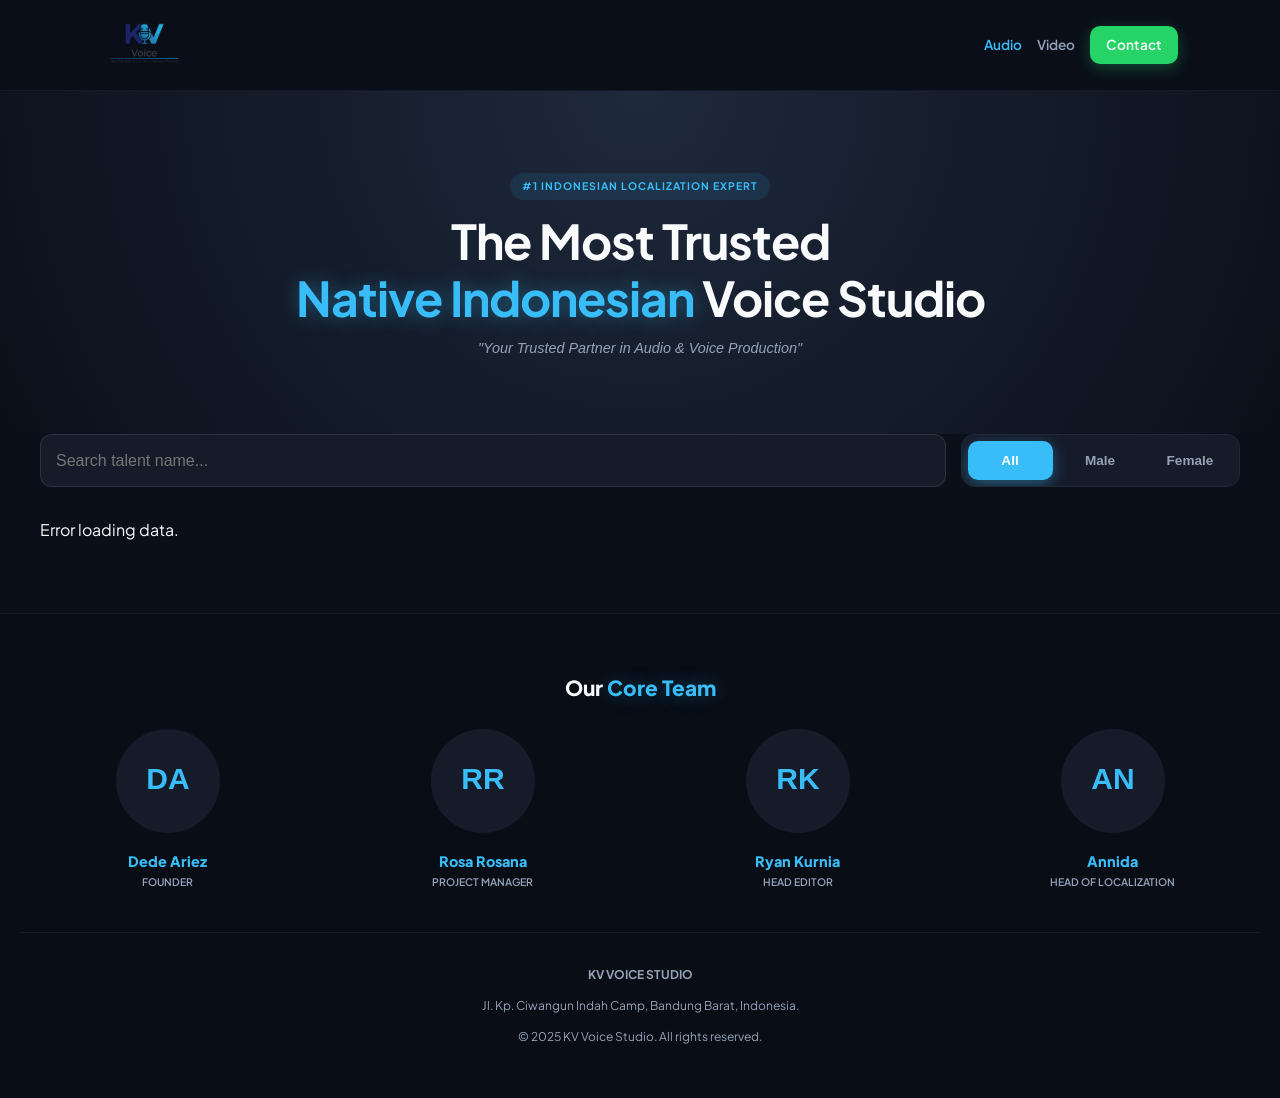
==== commit 9dc9609d: "Refactor and optimize index.html structure" ====
--- a/index.html
+++ b/index.html
@@ -7,14 +7,14 @@
     <!-- SEO METADATA -->
     <title>Native Indonesian Voice Over & Dubbing Studio | KV Voice Studio</title>
     <meta name="description" content="KV Voice Studio provides broadcast-quality native Indonesian voice-over & expert dubbing services. Featuring Male, Female, and genuine Kid voices.">
-    <meta name="keywords" content="Indonesian Voice Over, Native Indonesian Voice Talent, Dubbing Indonesia, Localization Services Asia">
 
     <link href="https://fonts.googleapis.com/css2?family=Plus+Jakarta+Sans:wght@400;600;800&display=swap" rel="stylesheet">
     <style>
         :root { 
             --bg: #0b0f1a; 
             --card-bg: #161b2a; 
-            --primary: #38bdf8; 
+            --primary: #38bdf8; /* Biru Cerah */
+            --primary-glow: rgba(56, 189, 248, 0.4);
             --wa-green: #25D366; 
             --text: #f8fafc; 
             --text-dim: #94a3b8; 
@@ -22,145 +22,92 @@
 
         body { 
             font-family: 'Plus Jakarta Sans', sans-serif; 
-            margin: 0; 
-            background: var(--bg); 
-            color: var(--text); 
-            line-height: 1.6; 
-            -webkit-tap-highlight-color: transparent;
-        }
-        
-        /* --- NAVBAR RESPONSIVE --- */
+            margin: 0; background: var(--bg); color: var(--text); 
+            line-height: 1.6; -webkit-tap-highlight-color: transparent;
+        }
+        
         .navbar { 
-            display: flex; 
-            justify-content: space-between; 
-            align-items: center; 
-            padding: 10px 5%; 
-            background: rgba(11, 15, 26, 0.95); 
-            backdrop-filter: blur(10px); 
-            position: sticky; 
-            top: 0; 
-            z-index: 100; 
+            display: flex; justify-content: space-between; align-items: center; 
+            padding: 15px 5%; background: rgba(11, 15, 26, 0.95); 
+            backdrop-filter: blur(10px); position: sticky; top: 0; z-index: 100; 
             border-bottom: 1px solid rgba(255,255,255,0.05);
         }
 
         .logo img { height: 45px; width: auto; display: block; }
-
         .nav-links { display: flex; gap: 15px; align-items: center; }
         .nav-links a { text-decoration: none; color: var(--text-dim); font-weight: 600; font-size: 0.85rem; transition: 0.3s; }
         .nav-links a.active { color: var(--primary); }
-        
-        .wa-nav { 
-            background: var(--wa-green) !important; color: #ffffff !important; 
-            padding: 8px 16px; border-radius: 10px; 
-            text-decoration: none !important; font-weight: 800; font-size: 0.8rem; 
-            box-shadow: 0 4px 15px rgba(37, 211, 102, 0.3); transition: 0.3s;
-        }
-
-        /* --- HERO SECTION --- */
+        .wa-nav { background: var(--wa-green) !important; color: #ffffff !important; padding: 8px 16px; border-radius: 10px; text-decoration: none !important; font-weight: 800; font-size: 0.8rem; box-shadow: 0 4px 15px rgba(37, 211, 102, 0.3); transition: 0.3s; }
+
         .hero { padding: 40px 20px; text-align: center; background: radial-gradient(circle at top, #1e293b 0%, #0b0f1a 100%); }
         .badge { background: rgba(56, 189, 248, 0.1); color: var(--primary); padding: 5px 12px; border-radius: 20px; font-size: 0.65rem; font-weight: 700; margin-bottom: 12px; display: inline-block; text-transform: uppercase; letter-spacing: 1px; }
         .hero h1 { font-size: 1.8rem; margin: 0; letter-spacing: -1px; line-height: 1.2; }
-        .highlight { color: var(--primary); text-shadow: 0 0 20px rgba(56, 189, 248, 0.3); }
+        .highlight { color: var(--primary); text-shadow: 0 0 20px var(--primary-glow); }
         .hero p { color: var(--text-dim); margin-top: 10px; font-size: 0.9rem; font-style: italic; }
 
-        /* --- CONTAINER & FILTERS --- */
         .container { max-width: 1200px; margin: 0 auto; padding: 0 15px 40px; }
-        
-        .filter-bar { 
-            display: flex; 
-            flex-direction: column; /* Stacked on mobile */
-            gap: 15px; 
-            margin-bottom: 30px; 
-        }
-
-        #searchInput { 
-            background: var(--card-bg); 
-            border: 1px solid rgba(255,255,255,0.1); 
-            padding: 12px 15px; border-radius: 12px; color: white; 
-            width: 100%; box-sizing: border-box; outline: none; font-size: 1rem;
-        }
-        
+        .filter-bar { display: flex; flex-direction: column; gap: 15px; margin-bottom: 30px; }
+        #searchInput { background: var(--card-bg); border: 1px solid rgba(255,255,255,0.1); padding: 12px 15px; border-radius: 12px; color: white; width: 100%; box-sizing: border-box; outline: none; font-size: 1rem; }
+        
+        /* --- FIXED TABS: WARNA BIRU, TEKS PUTIH --- */
         .tabs { 
-            display: flex; 
-            background: var(--card-bg); 
-            padding: 4px; border-radius: 10px; 
-            overflow-x: auto; /* Scrollable tabs on very small screens */
-            scrollbar-width: none;
-        }
+            display: flex; background: var(--card-bg); padding: 6px; 
+            border-radius: 14px; gap: 5px; border: 1px solid rgba(255,255,255,0.05);
+            overflow-x: auto; scrollbar-width: none;
+        }
+        .tabs::-webkit-scrollbar { display: none; }
+
         .tab-btn { 
-            flex: 1;
-            background: transparent; border: none; color: var(--text-dim); 
-            cursor: pointer; font-weight: 600; padding: 10px 5px; 
-            border-radius: 8px; transition: 0.3s; font-size: 0.8rem;
-            white-space: nowrap;
-        }
-        .tab-btn.active { background: var(--primary); color: #000; }
-
-        /* --- TALENT GRID --- */
-        .grid { 
-            display: grid; 
-            grid-template-columns: repeat(auto-fill, minmax(280px, 1fr)); 
-            gap: 20px; 
-        }
-
-        .card { 
-            background: var(--card-bg); border-radius: 18px; padding: 15px; 
-            border: 1px solid rgba(255,255,255,0.05); display: flex; flex-direction: column; 
-        }
-
-        .talent-image { 
-            width: 100%; height: 280px; 
-            object-fit: cover; border-radius: 12px; 
-            margin-bottom: 15px; background: #0f172a; 
-        }
-
+            flex: 1; background: transparent; border: none; color: var(--text-dim); 
+            cursor: pointer; font-weight: 700; padding: 12px 18px; /* Lebih lebar */
+            border-radius: 10px; transition: all 0.3s ease; font-size: 0.85rem;
+            white-space: nowrap; min-width: 85px; /* Mencegah Kid terpotong */
+            text-align: center;
+        }
+        /* Style saat tombol diklik (Aktif) */
+        .tab-btn.active { 
+            background: var(--primary) !important; 
+            color: #ffffff !important; /* Pastikan tulisan Putih */
+            box-shadow: 0 4px 15px var(--primary-glow);
+        }
+
+        .grid { display: grid; grid-template-columns: repeat(auto-fill, minmax(280px, 1fr)); gap: 20px; }
+        .card { background: var(--card-bg); border-radius: 18px; padding: 15px; border: 1px solid rgba(255,255,255,0.05); display: flex; flex-direction: column; }
+        .card:hover { transform: translateY(-8px); border-color: var(--primary); }
+        .talent-image { width: 100%; height: 280px; object-fit: cover; border-radius: 12px; margin-bottom: 15px; background: #0f172a; display: flex; align-items: center; justify-content: center; }
         .card h3 { margin: 0; font-size: 1.1rem; font-weight: 800; }
         .tag { font-size: 0.6rem; background: rgba(56, 189, 248, 0.1); color: var(--primary); padding: 3px 8px; border-radius: 6px; font-weight: 800; text-transform: uppercase; }
 
-        /* --- AUDIO PLAYERS --- */
         .samples-container { display: flex; flex-direction: column; gap: 8px; margin-top: 12px; flex-grow: 1; }
         .sample-box { background: rgba(255,255,255,0.02); padding: 10px; border-radius: 10px; border: 1px solid rgba(255,255,255,0.03); }
         .sample-label { font-size: 0.6rem; color: var(--primary); font-weight: 800; text-transform: uppercase; margin-bottom: 5px; display: block; }
         audio { width: 100%; height: 30px; filter: invert(100%) hue-rotate(180deg) brightness(1.5); }
         
-        .book-btn { 
-            background: var(--wa-green); color: #fff; text-decoration: none; 
-            text-align: center; padding: 12px; border-radius: 12px; 
-            font-weight: 800; font-size: 0.85rem; margin-top: 15px; display: block;
-        }
-
-        /* --- PAGINATION --- */
+        .book-btn { background: var(--wa-green); color: #fff; text-decoration: none; text-align: center; padding: 12px; border-radius: 12px; font-weight: 800; font-size: 0.85rem; margin-top: 15px; display: block; }
+
         .pagination { display: flex; justify-content: center; gap: 5px; margin-top: 30px; flex-wrap: wrap; }
         .page-btn { background: var(--card-bg); border: 1px solid rgba(255,255,255,0.1); color: var(--text); padding: 8px 14px; border-radius: 8px; cursor: pointer; font-size: 0.9rem; }
-        .page-btn.active { background: var(--primary); color: #000; }
-
-        /* --- FOOTER & TEAM --- */
+        .page-btn.active { background: var(--primary); color: #ffffff; }
+
         .footer { border-top: 1px solid rgba(255,255,255,0.05); padding: 40px 20px; background: #090d16; text-align: center; }
         .team-title { font-size: 1.3rem; font-weight: 800; margin-bottom: 25px; }
-        .team-grid { 
-            display: grid; 
-            grid-template-columns: repeat(2, 1fr); /* 2 columns on mobile */
-            gap: 20px; margin-bottom: 40px; 
-        }
+        .team-grid { display: grid; grid-template-columns: repeat(2, 1fr); gap: 20px; margin-bottom: 40px; }
         .team-member { text-align: center; }
-        .team-photo { width: 70px; height: 70px; border-radius: 50%; object-fit: cover; margin-bottom: 10px; border: 2px solid var(--card-bg); background: #1e293b; }
+        .team-photo { width: 80px; height: 80px; border-radius: 50%; object-fit: cover; margin-bottom: 10px; border: 2px solid var(--card-bg); background: #1e293b; display: inline-flex; align-items: center; justify-content: center; }
         .team-member h4 { color: var(--primary); margin: 0; font-size: 0.9rem; font-weight: 800; }
         .team-member p { color: var(--text-dim); margin: 3px 0; font-size: 0.65rem; font-weight: 600; text-transform: uppercase; line-height: 1.2; }
         
         .footer-info { font-size: 0.75rem; color: var(--text-dim); margin-top: 20px; border-top: 1px solid rgba(255,255,255,0.05); padding-top: 20px;}
-
         .loading { grid-column: 1/-1; text-align: center; padding: 50px; color: var(--text-dim); }
 
-        /* --- DESKTOP ADJUSTMENTS (Layar Besar) --- */
         @media (min-width: 768px) {
             .navbar { padding: 15px 8%; }
             .logo img { height: 60px; }
-            .nav-links a { font-size: 0.95rem; }
             .hero { padding: 80px 20px 60px; }
             .hero h1 { font-size: 3rem; }
             .filter-bar { flex-direction: row; }
             .team-grid { grid-template-columns: repeat(4, 1fr); }
-            .team-photo { width: 90px; height: 90px; }
+            .team-photo { width: 100px; height: 100px; }
         }
     </style>
 </head>
@@ -199,23 +146,19 @@
         <div class="team-grid">
             <div class="team-member">
                 <img src="https://www.dropbox.com/scl/fi/u61rmkyd5yg4ghmqynmoq/IMG_20191019_141957.jpg?rlkey=8hs1djk1c4ejuyghws0hno4j5&raw=1" class="team-photo" alt="Dede Ariez" onerror="handleImageError(this, 'DA')">
-                <h4>Dede Ariez</h4>
-                <p>Founder</p>
+                <h4>Dede Ariez</h4><p>Founder</p>
             </div>
             <div class="team-member">
                 <img src="https://www.dropbox.com/scl/fi/195c9i3c7kcwx8tohbk7z/Gemini_Generated_Image_tade4mtade4mtade.png?rlkey=ju6iclnjn7b840g757zxzqwzf&raw=1" class="team-photo" alt="Rosa Rosana" onerror="handleImageError(this, 'RR')">
-                <h4>Rosa Rosana</h4>
-                <p>Project Manager</p>
+                <h4>Rosa Rosana</h4><p>Project Manager</p>
             </div>
             <div class="team-member">
                 <img src="https://www.dropbox.com/scl/fi/195c9i3c7kcwx8tohbk7z/Gemini_Generated_Image_tade4mtade4mtade.png?rlkey=ju6iclnjn7b840g757zxzqwzf&raw=1" class="team-photo" alt="Ryan Kurnia" onerror="handleImageError(this, 'RK')">
-                <h4>Ryan Kurnia</h4>
-                <p>Head Editor</p>
+                <h4>Ryan Kurnia</h4><p>Head Editor</p>
             </div>
             <div class="team-member">
                 <img src="https://www.dropbox.com/scl/fi/195c9i3c7kcwx8tohbk7z/Gemini_Generated_Image_tade4mtade4mtade.png?rlkey=ju6iclnjn7b840g757zxzqwzf&raw=1" class="team-photo" alt="Annida" onerror="handleImageError(this, 'AN')">
-                <h4>Annida</h4>
-                <p>Head of Localization</p>
+                <h4>Annida</h4><p>Head of Localization</p>
             </div>
         </div>
         <div class="footer-info">
@@ -239,7 +182,7 @@
             if (!url) return null; let link = url.trim();
             if (link.includes("dropbox.com")) return link.replace("www.dropbox.com", "dl.dropboxusercontent.com").replace(/\?dl=[01]/, "?raw=1").replace("&dl=0", "&raw=1");
             if (link.includes("drive.google.com")) {
-                const match = link.match(/[?&]id=([^&]+)/) || link.match(/\/d\/(.*?)\//) || link.match(/\/file\/d\/(.*?)$/);
+                const match = link.match(/[?&]id=([^&]+)/) || link.match(/\/d\/(.*?)\/ /) || link.match(/\/file\/d\/(.*?)$/);
                 if (match) return `https://docs.google.com/uc?export=view&id=${match[1].split(/[?&/]/)[0]}`;
             }
             return null;
@@ -276,7 +219,7 @@
         function renderPage() {
             const grid = document.getElementById("talentGrid"); grid.innerHTML = "";
             const start = (currentPage - 1) * itemsPerPage, items = filteredTalents.slice(start, start + itemsPerPage);
-            if (items.length === 0) { grid.innerHTML = "<div class='loading'>No talents found.</div>"; return; }
+            if (items.length === 0) { grid.innerHTML = "<div class='loading'>No talents found.</div>"; document.getElementById("pagination").innerHTML = ""; return; }
             items.forEach(t => {
                 const div = document.createElement("div"); div.className = "card";
                 const waMsg = encodeURIComponent(`Hi KV Voice Studio, I want to book talent: ${t.name}.`);
@@ -295,15 +238,20 @@
         }
 
         function renderPagination() {
-            const div = document.getElementById("pagination"); const total = Math.ceil(filteredTalents.length / itemsPerPage);
-            div.innerHTML = ""; if (total <= 1) return;
+            const div = document.getElementById("pagination"); const total = Math.ceil(filteredTalents.length / itemsPerPage); div.innerHTML = ""; if (total <= 1) return;
             for (let i = 1; i <= total; i++) {
-                const btn = document.createElement("button"); btn.innerText = i; btn.className = `page-btn ${i === currentPage ? 'active' : ''}`;
-                btn.onclick = () => { currentPage = i; renderPage(); window.scrollTo({ top: 350, behavior: 'smooth' }); }; div.appendChild(btn);
+                const btn = document.createElement("button"); btn.innerText = i; btn.className = `page-btn ${i === currentPage ? 'active' : ''}`; btn.onclick = () => { currentPage = i; renderPage(); window.scrollTo({ top: 350, behavior: 'smooth' }); }; div.appendChild(btn);
             }
         }
 
-        function changeFilter(g) { currentFilter = g; document.querySelectorAll('.tab-btn').forEach(b => b.classList.remove('active')); document.getElementById('btn-' + g).classList.add('active'); applyFilterAndRender(); }
+        function changeFilter(g) {
+            currentFilter = g;
+            document.querySelectorAll('.tab-btn').forEach(b => {
+                b.classList.toggle('active', b.id === 'btn-' + g);
+            });
+            applyFilterAndRender();
+        }
+
         document.getElementById("searchInput").addEventListener("input", applyFilterAndRender);
         loadData();
     </script>
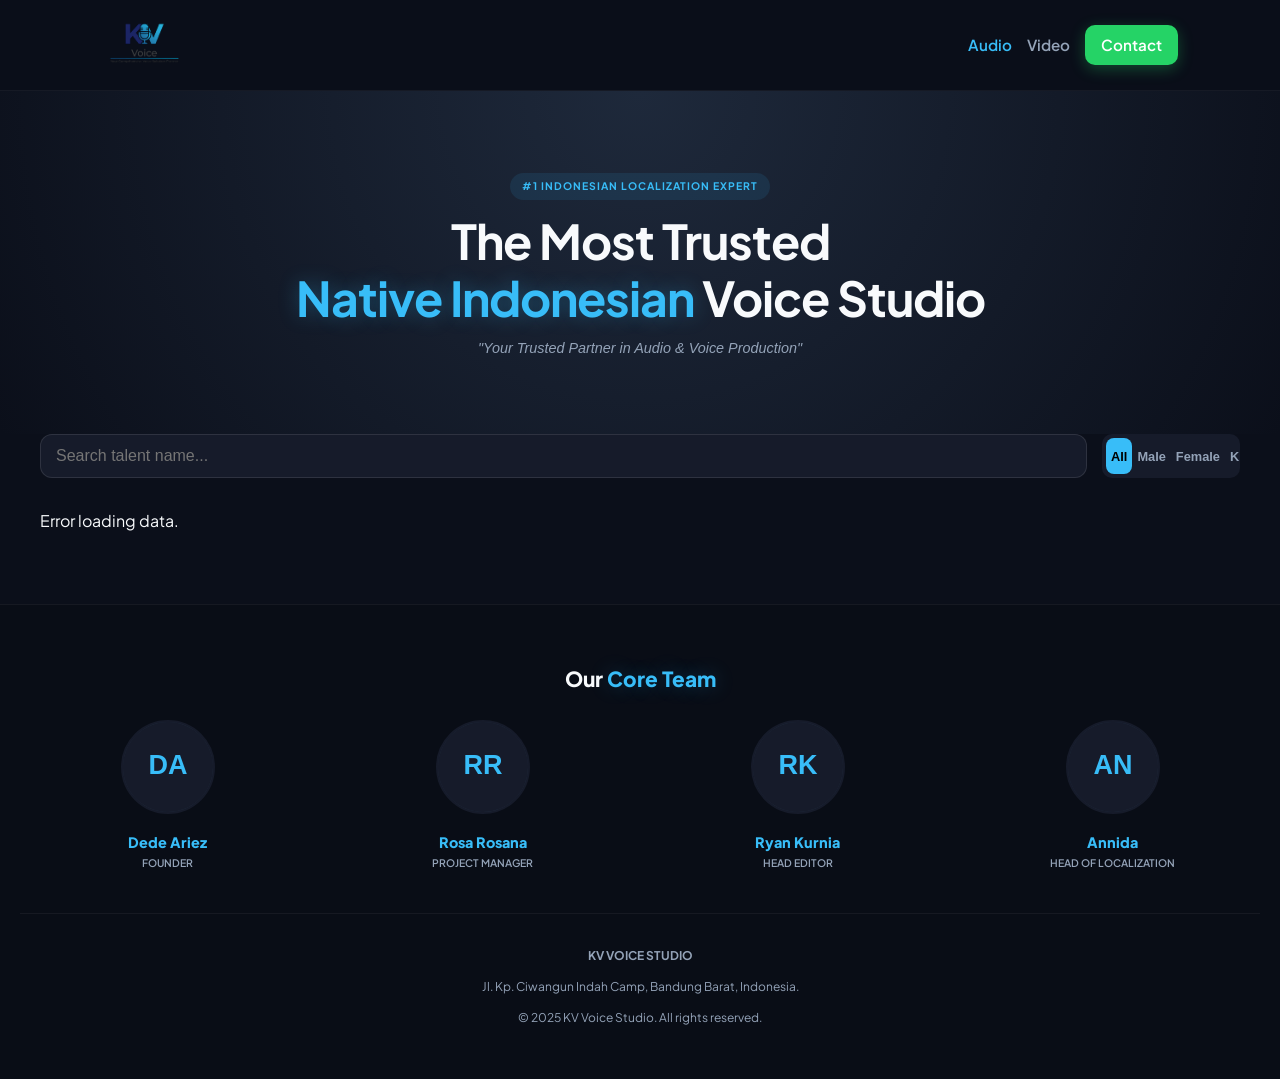
==== commit 939ff436: "Add files via upload" ====
--- a/index.html
+++ b/index.html
@@ -7,14 +7,14 @@
     <!-- SEO METADATA -->
     <title>Native Indonesian Voice Over & Dubbing Studio | KV Voice Studio</title>
     <meta name="description" content="KV Voice Studio provides broadcast-quality native Indonesian voice-over & expert dubbing services. Featuring Male, Female, and genuine Kid voices.">
+    <meta name="keywords" content="Indonesian Voice Over, Native Indonesian Voice Talent, Dubbing Indonesia, Localization Services Asia">
 
     <link href="https://fonts.googleapis.com/css2?family=Plus+Jakarta+Sans:wght@400;600;800&display=swap" rel="stylesheet">
     <style>
         :root { 
             --bg: #0b0f1a; 
             --card-bg: #161b2a; 
-            --primary: #38bdf8; /* Biru Cerah */
-            --primary-glow: rgba(56, 189, 248, 0.4);
+            --primary: #38bdf8; 
             --wa-green: #25D366; 
             --text: #f8fafc; 
             --text-dim: #94a3b8; 
@@ -22,92 +22,145 @@
 
         body { 
             font-family: 'Plus Jakarta Sans', sans-serif; 
-            margin: 0; background: var(--bg); color: var(--text); 
-            line-height: 1.6; -webkit-tap-highlight-color: transparent;
-        }
-        
+            margin: 0; 
+            background: var(--bg); 
+            color: var(--text); 
+            line-height: 1.6; 
+            -webkit-tap-highlight-color: transparent;
+        }
+        
+        /* --- NAVBAR RESPONSIVE --- */
         .navbar { 
-            display: flex; justify-content: space-between; align-items: center; 
-            padding: 15px 5%; background: rgba(11, 15, 26, 0.95); 
-            backdrop-filter: blur(10px); position: sticky; top: 0; z-index: 100; 
+            display: flex; 
+            justify-content: space-between; 
+            align-items: center; 
+            padding: 10px 5%; 
+            background: rgba(11, 15, 26, 0.95); 
+            backdrop-filter: blur(10px); 
+            position: sticky; 
+            top: 0; 
+            z-index: 100; 
             border-bottom: 1px solid rgba(255,255,255,0.05);
         }
 
         .logo img { height: 45px; width: auto; display: block; }
+
         .nav-links { display: flex; gap: 15px; align-items: center; }
         .nav-links a { text-decoration: none; color: var(--text-dim); font-weight: 600; font-size: 0.85rem; transition: 0.3s; }
         .nav-links a.active { color: var(--primary); }
-        .wa-nav { background: var(--wa-green) !important; color: #ffffff !important; padding: 8px 16px; border-radius: 10px; text-decoration: none !important; font-weight: 800; font-size: 0.8rem; box-shadow: 0 4px 15px rgba(37, 211, 102, 0.3); transition: 0.3s; }
-
+        
+        .wa-nav { 
+            background: var(--wa-green) !important; color: #ffffff !important; 
+            padding: 8px 16px; border-radius: 10px; 
+            text-decoration: none !important; font-weight: 800; font-size: 0.8rem; 
+            box-shadow: 0 4px 15px rgba(37, 211, 102, 0.3); transition: 0.3s;
+        }
+
+        /* --- HERO SECTION --- */
         .hero { padding: 40px 20px; text-align: center; background: radial-gradient(circle at top, #1e293b 0%, #0b0f1a 100%); }
         .badge { background: rgba(56, 189, 248, 0.1); color: var(--primary); padding: 5px 12px; border-radius: 20px; font-size: 0.65rem; font-weight: 700; margin-bottom: 12px; display: inline-block; text-transform: uppercase; letter-spacing: 1px; }
         .hero h1 { font-size: 1.8rem; margin: 0; letter-spacing: -1px; line-height: 1.2; }
-        .highlight { color: var(--primary); text-shadow: 0 0 20px var(--primary-glow); }
+        .highlight { color: var(--primary); text-shadow: 0 0 20px rgba(56, 189, 248, 0.3); }
         .hero p { color: var(--text-dim); margin-top: 10px; font-size: 0.9rem; font-style: italic; }
 
+        /* --- CONTAINER & FILTERS --- */
         .container { max-width: 1200px; margin: 0 auto; padding: 0 15px 40px; }
-        .filter-bar { display: flex; flex-direction: column; gap: 15px; margin-bottom: 30px; }
-        #searchInput { background: var(--card-bg); border: 1px solid rgba(255,255,255,0.1); padding: 12px 15px; border-radius: 12px; color: white; width: 100%; box-sizing: border-box; outline: none; font-size: 1rem; }
-        
-        /* --- FIXED TABS: WARNA BIRU, TEKS PUTIH --- */
+        
+        .filter-bar { 
+            display: flex; 
+            flex-direction: column; /* Stacked on mobile */
+            gap: 15px; 
+            margin-bottom: 30px; 
+        }
+
+        #searchInput { 
+            background: var(--card-bg); 
+            border: 1px solid rgba(255,255,255,0.1); 
+            padding: 12px 15px; border-radius: 12px; color: white; 
+            width: 100%; box-sizing: border-box; outline: none; font-size: 1rem;
+        }
+        
         .tabs { 
-            display: flex; background: var(--card-bg); padding: 6px; 
-            border-radius: 14px; gap: 5px; border: 1px solid rgba(255,255,255,0.05);
-            overflow-x: auto; scrollbar-width: none;
-        }
-        .tabs::-webkit-scrollbar { display: none; }
-
+            display: flex; 
+            background: var(--card-bg); 
+            padding: 4px; border-radius: 10px; 
+            overflow-x: auto; /* Scrollable tabs on very small screens */
+            scrollbar-width: none;
+        }
         .tab-btn { 
-            flex: 1; background: transparent; border: none; color: var(--text-dim); 
-            cursor: pointer; font-weight: 700; padding: 12px 18px; /* Lebih lebar */
-            border-radius: 10px; transition: all 0.3s ease; font-size: 0.85rem;
-            white-space: nowrap; min-width: 85px; /* Mencegah Kid terpotong */
-            text-align: center;
-        }
-        /* Style saat tombol diklik (Aktif) */
-        .tab-btn.active { 
-            background: var(--primary) !important; 
-            color: #ffffff !important; /* Pastikan tulisan Putih */
-            box-shadow: 0 4px 15px var(--primary-glow);
-        }
-
-        .grid { display: grid; grid-template-columns: repeat(auto-fill, minmax(280px, 1fr)); gap: 20px; }
-        .card { background: var(--card-bg); border-radius: 18px; padding: 15px; border: 1px solid rgba(255,255,255,0.05); display: flex; flex-direction: column; }
-        .card:hover { transform: translateY(-8px); border-color: var(--primary); }
-        .talent-image { width: 100%; height: 280px; object-fit: cover; border-radius: 12px; margin-bottom: 15px; background: #0f172a; display: flex; align-items: center; justify-content: center; }
+            flex: 1;
+            background: transparent; border: none; color: var(--text-dim); 
+            cursor: pointer; font-weight: 600; padding: 10px 5px; 
+            border-radius: 8px; transition: 0.3s; font-size: 0.8rem;
+            white-space: nowrap;
+        }
+        .tab-btn.active { background: var(--primary); color: #000; }
+
+        /* --- TALENT GRID --- */
+        .grid { 
+            display: grid; 
+            grid-template-columns: repeat(auto-fill, minmax(280px, 1fr)); 
+            gap: 20px; 
+        }
+
+        .card { 
+            background: var(--card-bg); border-radius: 18px; padding: 15px; 
+            border: 1px solid rgba(255,255,255,0.05); display: flex; flex-direction: column; 
+        }
+
+        .talent-image { 
+            width: 100%; height: 280px; 
+            object-fit: cover; border-radius: 12px; 
+            margin-bottom: 15px; background: #0f172a; 
+        }
+
         .card h3 { margin: 0; font-size: 1.1rem; font-weight: 800; }
         .tag { font-size: 0.6rem; background: rgba(56, 189, 248, 0.1); color: var(--primary); padding: 3px 8px; border-radius: 6px; font-weight: 800; text-transform: uppercase; }
 
+        /* --- AUDIO PLAYERS --- */
         .samples-container { display: flex; flex-direction: column; gap: 8px; margin-top: 12px; flex-grow: 1; }
         .sample-box { background: rgba(255,255,255,0.02); padding: 10px; border-radius: 10px; border: 1px solid rgba(255,255,255,0.03); }
         .sample-label { font-size: 0.6rem; color: var(--primary); font-weight: 800; text-transform: uppercase; margin-bottom: 5px; display: block; }
         audio { width: 100%; height: 30px; filter: invert(100%) hue-rotate(180deg) brightness(1.5); }
         
-        .book-btn { background: var(--wa-green); color: #fff; text-decoration: none; text-align: center; padding: 12px; border-radius: 12px; font-weight: 800; font-size: 0.85rem; margin-top: 15px; display: block; }
-
+        .book-btn { 
+            background: var(--wa-green); color: #fff; text-decoration: none; 
+            text-align: center; padding: 12px; border-radius: 12px; 
+            font-weight: 800; font-size: 0.85rem; margin-top: 15px; display: block;
+        }
+
+        /* --- PAGINATION --- */
         .pagination { display: flex; justify-content: center; gap: 5px; margin-top: 30px; flex-wrap: wrap; }
         .page-btn { background: var(--card-bg); border: 1px solid rgba(255,255,255,0.1); color: var(--text); padding: 8px 14px; border-radius: 8px; cursor: pointer; font-size: 0.9rem; }
-        .page-btn.active { background: var(--primary); color: #ffffff; }
-
+        .page-btn.active { background: var(--primary); color: #000; }
+
+        /* --- FOOTER & TEAM --- */
         .footer { border-top: 1px solid rgba(255,255,255,0.05); padding: 40px 20px; background: #090d16; text-align: center; }
         .team-title { font-size: 1.3rem; font-weight: 800; margin-bottom: 25px; }
-        .team-grid { display: grid; grid-template-columns: repeat(2, 1fr); gap: 20px; margin-bottom: 40px; }
+        .team-grid { 
+            display: grid; 
+            grid-template-columns: repeat(2, 1fr); /* 2 columns on mobile */
+            gap: 20px; margin-bottom: 40px; 
+        }
         .team-member { text-align: center; }
-        .team-photo { width: 80px; height: 80px; border-radius: 50%; object-fit: cover; margin-bottom: 10px; border: 2px solid var(--card-bg); background: #1e293b; display: inline-flex; align-items: center; justify-content: center; }
+        .team-photo { width: 70px; height: 70px; border-radius: 50%; object-fit: cover; margin-bottom: 10px; border: 2px solid var(--card-bg); background: #1e293b; }
         .team-member h4 { color: var(--primary); margin: 0; font-size: 0.9rem; font-weight: 800; }
         .team-member p { color: var(--text-dim); margin: 3px 0; font-size: 0.65rem; font-weight: 600; text-transform: uppercase; line-height: 1.2; }
         
         .footer-info { font-size: 0.75rem; color: var(--text-dim); margin-top: 20px; border-top: 1px solid rgba(255,255,255,0.05); padding-top: 20px;}
+
         .loading { grid-column: 1/-1; text-align: center; padding: 50px; color: var(--text-dim); }
 
+        /* --- DESKTOP ADJUSTMENTS (Layar Besar) --- */
         @media (min-width: 768px) {
             .navbar { padding: 15px 8%; }
             .logo img { height: 60px; }
+            .nav-links a { font-size: 0.95rem; }
             .hero { padding: 80px 20px 60px; }
             .hero h1 { font-size: 3rem; }
             .filter-bar { flex-direction: row; }
             .team-grid { grid-template-columns: repeat(4, 1fr); }
-            .team-photo { width: 100px; height: 100px; }
+            .team-photo { width: 90px; height: 90px; }
         }
     </style>
 </head>
@@ -146,19 +199,23 @@
         <div class="team-grid">
             <div class="team-member">
                 <img src="https://www.dropbox.com/scl/fi/u61rmkyd5yg4ghmqynmoq/IMG_20191019_141957.jpg?rlkey=8hs1djk1c4ejuyghws0hno4j5&raw=1" class="team-photo" alt="Dede Ariez" onerror="handleImageError(this, 'DA')">
-                <h4>Dede Ariez</h4><p>Founder</p>
+                <h4>Dede Ariez</h4>
+                <p>Founder</p>
             </div>
             <div class="team-member">
                 <img src="https://www.dropbox.com/scl/fi/195c9i3c7kcwx8tohbk7z/Gemini_Generated_Image_tade4mtade4mtade.png?rlkey=ju6iclnjn7b840g757zxzqwzf&raw=1" class="team-photo" alt="Rosa Rosana" onerror="handleImageError(this, 'RR')">
-                <h4>Rosa Rosana</h4><p>Project Manager</p>
+                <h4>Rosa Rosana</h4>
+                <p>Project Manager</p>
             </div>
             <div class="team-member">
                 <img src="https://www.dropbox.com/scl/fi/195c9i3c7kcwx8tohbk7z/Gemini_Generated_Image_tade4mtade4mtade.png?rlkey=ju6iclnjn7b840g757zxzqwzf&raw=1" class="team-photo" alt="Ryan Kurnia" onerror="handleImageError(this, 'RK')">
-                <h4>Ryan Kurnia</h4><p>Head Editor</p>
+                <h4>Ryan Kurnia</h4>
+                <p>Head Editor</p>
             </div>
             <div class="team-member">
                 <img src="https://www.dropbox.com/scl/fi/195c9i3c7kcwx8tohbk7z/Gemini_Generated_Image_tade4mtade4mtade.png?rlkey=ju6iclnjn7b840g757zxzqwzf&raw=1" class="team-photo" alt="Annida" onerror="handleImageError(this, 'AN')">
-                <h4>Annida</h4><p>Head of Localization</p>
+                <h4>Annida</h4>
+                <p>Head of Localization</p>
             </div>
         </div>
         <div class="footer-info">
@@ -182,7 +239,7 @@
             if (!url) return null; let link = url.trim();
             if (link.includes("dropbox.com")) return link.replace("www.dropbox.com", "dl.dropboxusercontent.com").replace(/\?dl=[01]/, "?raw=1").replace("&dl=0", "&raw=1");
             if (link.includes("drive.google.com")) {
-                const match = link.match(/[?&]id=([^&]+)/) || link.match(/\/d\/(.*?)\/ /) || link.match(/\/file\/d\/(.*?)$/);
+                const match = link.match(/[?&]id=([^&]+)/) || link.match(/\/d\/(.*?)\//) || link.match(/\/file\/d\/(.*?)$/);
                 if (match) return `https://docs.google.com/uc?export=view&id=${match[1].split(/[?&/]/)[0]}`;
             }
             return null;
@@ -219,7 +276,7 @@
         function renderPage() {
             const grid = document.getElementById("talentGrid"); grid.innerHTML = "";
             const start = (currentPage - 1) * itemsPerPage, items = filteredTalents.slice(start, start + itemsPerPage);
-            if (items.length === 0) { grid.innerHTML = "<div class='loading'>No talents found.</div>"; document.getElementById("pagination").innerHTML = ""; return; }
+            if (items.length === 0) { grid.innerHTML = "<div class='loading'>No talents found.</div>"; return; }
             items.forEach(t => {
                 const div = document.createElement("div"); div.className = "card";
                 const waMsg = encodeURIComponent(`Hi KV Voice Studio, I want to book talent: ${t.name}.`);
@@ -238,20 +295,15 @@
         }
 
         function renderPagination() {
-            const div = document.getElementById("pagination"); const total = Math.ceil(filteredTalents.length / itemsPerPage); div.innerHTML = ""; if (total <= 1) return;
+            const div = document.getElementById("pagination"); const total = Math.ceil(filteredTalents.length / itemsPerPage);
+            div.innerHTML = ""; if (total <= 1) return;
             for (let i = 1; i <= total; i++) {
-                const btn = document.createElement("button"); btn.innerText = i; btn.className = `page-btn ${i === currentPage ? 'active' : ''}`; btn.onclick = () => { currentPage = i; renderPage(); window.scrollTo({ top: 350, behavior: 'smooth' }); }; div.appendChild(btn);
+                const btn = document.createElement("button"); btn.innerText = i; btn.className = `page-btn ${i === currentPage ? 'active' : ''}`;
+                btn.onclick = () => { currentPage = i; renderPage(); window.scrollTo({ top: 350, behavior: 'smooth' }); }; div.appendChild(btn);
             }
         }
 
-        function changeFilter(g) {
-            currentFilter = g;
-            document.querySelectorAll('.tab-btn').forEach(b => {
-                b.classList.toggle('active', b.id === 'btn-' + g);
-            });
-            applyFilterAndRender();
-        }
-
+        function changeFilter(g) { currentFilter = g; document.querySelectorAll('.tab-btn').forEach(b => b.classList.remove('active')); document.getElementById('btn-' + g).classList.add('active'); applyFilterAndRender(); }
         document.getElementById("searchInput").addEventListener("input", applyFilterAndRender);
         loadData();
     </script>
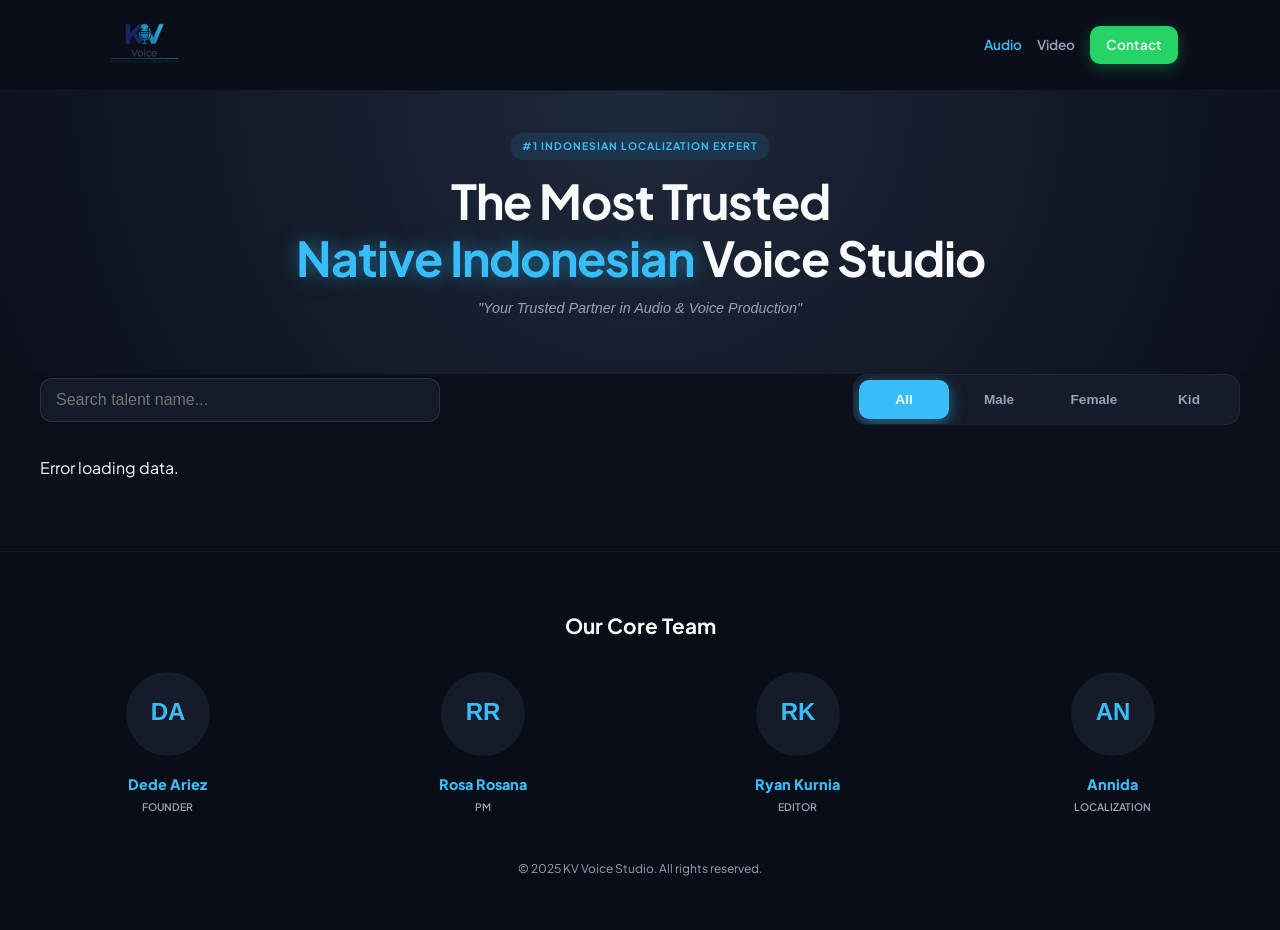
==== commit 6dccff5a: "Refactor index.html for SEO and responsiveness Updated SEO metadata and improved styling for better " ====
--- a/index.html
+++ b/index.html
@@ -6,15 +6,16 @@
     
     <!-- SEO METADATA -->
     <title>Native Indonesian Voice Over & Dubbing Studio | KV Voice Studio</title>
-    <meta name="description" content="KV Voice Studio provides broadcast-quality native Indonesian voice-over & expert dubbing services. Featuring Male, Female, and genuine Kid voices.">
-    <meta name="keywords" content="Indonesian Voice Over, Native Indonesian Voice Talent, Dubbing Indonesia, Localization Services Asia">
+    <meta name="description" content="Professional Indonesian voice-over & dubbing services. Featuring Male, Female, and genuine Kid voices.">
 
     <link href="https://fonts.googleapis.com/css2?family=Plus+Jakarta+Sans:wght@400;600;800&display=swap" rel="stylesheet">
     <style>
+        /* --- RESET & VARIABLES --- */
         :root { 
             --bg: #0b0f1a; 
             --card-bg: #161b2a; 
             --primary: #38bdf8; 
+            --primary-glow: rgba(56, 189, 248, 0.5);
             --wa-green: #25D366; 
             --text: #f8fafc; 
             --text-dim: #94a3b8; 
@@ -22,145 +23,86 @@
 
         body { 
             font-family: 'Plus Jakarta Sans', sans-serif; 
-            margin: 0; 
-            background: var(--bg); 
-            color: var(--text); 
-            line-height: 1.6; 
-            -webkit-tap-highlight-color: transparent;
-        }
-        
-        /* --- NAVBAR RESPONSIVE --- */
+            margin: 0; background: var(--bg); color: var(--text); 
+            line-height: 1.6; -webkit-tap-highlight-color: transparent;
+        }
+        
+        /* --- NAVBAR --- */
         .navbar { 
-            display: flex; 
-            justify-content: space-between; 
-            align-items: center; 
-            padding: 10px 5%; 
-            background: rgba(11, 15, 26, 0.95); 
-            backdrop-filter: blur(10px); 
-            position: sticky; 
-            top: 0; 
-            z-index: 100; 
+            display: flex; justify-content: space-between; align-items: center; 
+            padding: 10px 5%; background: rgba(11, 15, 26, 0.95); 
+            backdrop-filter: blur(10px); position: sticky; top: 0; z-index: 100; 
             border-bottom: 1px solid rgba(255,255,255,0.05);
         }
-
         .logo img { height: 45px; width: auto; display: block; }
-
         .nav-links { display: flex; gap: 15px; align-items: center; }
         .nav-links a { text-decoration: none; color: var(--text-dim); font-weight: 600; font-size: 0.85rem; transition: 0.3s; }
         .nav-links a.active { color: var(--primary); }
-        
-        .wa-nav { 
-            background: var(--wa-green) !important; color: #ffffff !important; 
-            padding: 8px 16px; border-radius: 10px; 
-            text-decoration: none !important; font-weight: 800; font-size: 0.8rem; 
-            box-shadow: 0 4px 15px rgba(37, 211, 102, 0.3); transition: 0.3s;
-        }
-
-        /* --- HERO SECTION --- */
+        .wa-nav { background: var(--wa-green) !important; color: #ffffff !important; padding: 8px 16px; border-radius: 10px; text-decoration: none !important; font-weight: 800; font-size: 0.8rem; box-shadow: 0 4px 15px rgba(37, 211, 102, 0.3); transition: 0.3s; }
+
+        /* --- HERO --- */
         .hero { padding: 40px 20px; text-align: center; background: radial-gradient(circle at top, #1e293b 0%, #0b0f1a 100%); }
         .badge { background: rgba(56, 189, 248, 0.1); color: var(--primary); padding: 5px 12px; border-radius: 20px; font-size: 0.65rem; font-weight: 700; margin-bottom: 12px; display: inline-block; text-transform: uppercase; letter-spacing: 1px; }
         .hero h1 { font-size: 1.8rem; margin: 0; letter-spacing: -1px; line-height: 1.2; }
-        .highlight { color: var(--primary); text-shadow: 0 0 20px rgba(56, 189, 248, 0.3); }
+        .highlight { color: var(--primary); text-shadow: 0 0 20px var(--primary-glow); }
         .hero p { color: var(--text-dim); margin-top: 10px; font-size: 0.9rem; font-style: italic; }
 
-        /* --- CONTAINER & FILTERS --- */
+        /* --- FILTERS --- */
         .container { max-width: 1200px; margin: 0 auto; padding: 0 15px 40px; }
-        
-        .filter-bar { 
-            display: flex; 
-            flex-direction: column; /* Stacked on mobile */
-            gap: 15px; 
-            margin-bottom: 30px; 
-        }
-
-        #searchInput { 
-            background: var(--card-bg); 
-            border: 1px solid rgba(255,255,255,0.1); 
-            padding: 12px 15px; border-radius: 12px; color: white; 
-            width: 100%; box-sizing: border-box; outline: none; font-size: 1rem;
-        }
+        .filter-bar { display: flex; flex-direction: column; gap: 15px; margin-bottom: 30px; }
+        #searchInput { background: var(--card-bg); border: 1px solid rgba(255,255,255,0.1); padding: 12px 15px; border-radius: 12px; color: white; width: 100%; box-sizing: border-box; outline: none; font-size: 1rem; }
         
         .tabs { 
-            display: flex; 
-            background: var(--card-bg); 
-            padding: 4px; border-radius: 10px; 
-            overflow-x: auto; /* Scrollable tabs on very small screens */
-            scrollbar-width: none;
+            display: flex; background: var(--card-bg); padding: 5px; 
+            border-radius: 14px; gap: 5px; border: 1px solid rgba(255,255,255,0.05);
+            overflow-x: auto; scrollbar-width: none;
         }
         .tab-btn { 
-            flex: 1;
-            background: transparent; border: none; color: var(--text-dim); 
-            cursor: pointer; font-weight: 600; padding: 10px 5px; 
-            border-radius: 8px; transition: 0.3s; font-size: 0.8rem;
-            white-space: nowrap;
-        }
-        .tab-btn.active { background: var(--primary); color: #000; }
-
-        /* --- TALENT GRID --- */
-        .grid { 
-            display: grid; 
-            grid-template-columns: repeat(auto-fill, minmax(280px, 1fr)); 
-            gap: 20px; 
-        }
-
-        .card { 
-            background: var(--card-bg); border-radius: 18px; padding: 15px; 
-            border: 1px solid rgba(255,255,255,0.05); display: flex; flex-direction: column; 
-        }
-
-        .talent-image { 
-            width: 100%; height: 280px; 
-            object-fit: cover; border-radius: 12px; 
-            margin-bottom: 15px; background: #0f172a; 
-        }
-
-        .card h3 { margin: 0; font-size: 1.1rem; font-weight: 800; }
+            flex: 1; background: transparent; border: none; color: var(--text-dim); 
+            cursor: pointer; font-weight: 700; padding: 12px 15px; 
+            border-radius: 10px; transition: 0.3s; font-size: 0.85rem;
+            white-space: nowrap; min-width: 90px; text-align: center;
+        }
+        /* Style Aktif: Biru & Putih (Sangat Nyaman) */
+        .tab-btn.active { 
+            background: var(--primary) !important; 
+            color: #ffffff !important; 
+            box-shadow: 0 4px 15px var(--primary-glow) !important;
+        }
+
+        /* --- GRID & CARDS --- */
+        .grid { display: grid; grid-template-columns: repeat(auto-fill, minmax(280px, 1fr)); gap: 20px; }
+        .card { background: var(--card-bg); border-radius: 18px; padding: 15px; border: 1px solid rgba(255,255,255,0.05); display: flex; flex-direction: column; }
+        .card:hover { transform: translateY(-8px); border-color: var(--primary); }
+        .talent-image { width: 100%; height: 280px; object-fit: cover; border-radius: 12px; margin-bottom: 15px; background: #0f172a; }
+        .card h3 { margin: 0; font-size: 1.1rem; font-weight: 800; color: #fff; }
         .tag { font-size: 0.6rem; background: rgba(56, 189, 248, 0.1); color: var(--primary); padding: 3px 8px; border-radius: 6px; font-weight: 800; text-transform: uppercase; }
 
-        /* --- AUDIO PLAYERS --- */
         .samples-container { display: flex; flex-direction: column; gap: 8px; margin-top: 12px; flex-grow: 1; }
-        .sample-box { background: rgba(255,255,255,0.02); padding: 10px; border-radius: 10px; border: 1px solid rgba(255,255,255,0.03); }
+        .sample-box { background: rgba(255,255,255,0.02); padding: 10px; border-radius: 10px; }
         .sample-label { font-size: 0.6rem; color: var(--primary); font-weight: 800; text-transform: uppercase; margin-bottom: 5px; display: block; }
         audio { width: 100%; height: 30px; filter: invert(100%) hue-rotate(180deg) brightness(1.5); }
-        
-        .book-btn { 
-            background: var(--wa-green); color: #fff; text-decoration: none; 
-            text-align: center; padding: 12px; border-radius: 12px; 
-            font-weight: 800; font-size: 0.85rem; margin-top: 15px; display: block;
-        }
-
-        /* --- PAGINATION --- */
+        .book-btn { background: var(--wa-green); color: #fff; text-decoration: none; text-align: center; padding: 12px; border-radius: 12px; font-weight: 800; font-size: 0.85rem; margin-top: 15px; }
+
         .pagination { display: flex; justify-content: center; gap: 5px; margin-top: 30px; flex-wrap: wrap; }
-        .page-btn { background: var(--card-bg); border: 1px solid rgba(255,255,255,0.1); color: var(--text); padding: 8px 14px; border-radius: 8px; cursor: pointer; font-size: 0.9rem; }
-        .page-btn.active { background: var(--primary); color: #000; }
-
-        /* --- FOOTER & TEAM --- */
+        .page-btn { background: var(--card-bg); border: 1px solid rgba(255,255,255,0.1); color: var(--text); padding: 8px 14px; border-radius: 8px; cursor: pointer; }
+        .page-btn.active { background: var(--primary); color: #ffffff; }
+
         .footer { border-top: 1px solid rgba(255,255,255,0.05); padding: 40px 20px; background: #090d16; text-align: center; }
-        .team-title { font-size: 1.3rem; font-weight: 800; margin-bottom: 25px; }
-        .team-grid { 
-            display: grid; 
-            grid-template-columns: repeat(2, 1fr); /* 2 columns on mobile */
-            gap: 20px; margin-bottom: 40px; 
-        }
-        .team-member { text-align: center; }
-        .team-photo { width: 70px; height: 70px; border-radius: 50%; object-fit: cover; margin-bottom: 10px; border: 2px solid var(--card-bg); background: #1e293b; }
+        .team-grid { display: grid; grid-template-columns: repeat(2, 1fr); gap: 20px; margin-top: 20px; }
+        .team-photo { width: 80px; height: 80px; border-radius: 50%; object-fit: cover; margin-bottom: 10px; border: 2px solid var(--card-bg); background: #1e293b; }
         .team-member h4 { color: var(--primary); margin: 0; font-size: 0.9rem; font-weight: 800; }
-        .team-member p { color: var(--text-dim); margin: 3px 0; font-size: 0.65rem; font-weight: 600; text-transform: uppercase; line-height: 1.2; }
-        
-        .footer-info { font-size: 0.75rem; color: var(--text-dim); margin-top: 20px; border-top: 1px solid rgba(255,255,255,0.05); padding-top: 20px;}
-
+        .team-member p { color: var(--text-dim); margin: 3px 0; font-size: 0.65rem; font-weight: 600; text-transform: uppercase; }
+        
         .loading { grid-column: 1/-1; text-align: center; padding: 50px; color: var(--text-dim); }
 
-        /* --- DESKTOP ADJUSTMENTS (Layar Besar) --- */
         @media (min-width: 768px) {
             .navbar { padding: 15px 8%; }
             .logo img { height: 60px; }
-            .nav-links a { font-size: 0.95rem; }
-            .hero { padding: 80px 20px 60px; }
             .hero h1 { font-size: 3rem; }
-            .filter-bar { flex-direction: row; }
+            .filter-bar { flex-direction: row; align-items: center; justify-content: space-between; }
+            #searchInput { max-width: 400px; }
             .team-grid { grid-template-columns: repeat(4, 1fr); }
-            .team-photo { width: 90px; height: 90px; }
         }
     </style>
 </head>
@@ -195,34 +137,26 @@
     </main>
 
     <footer class="footer">
-        <h2 class="team-title">Our <span class="highlight">Core Team</span></h2>
+        <h2 style="font-size:1.3rem; margin-bottom:30px;">Our Core Team</h2>
         <div class="team-grid">
             <div class="team-member">
-                <img src="https://www.dropbox.com/scl/fi/u61rmkyd5yg4ghmqynmoq/IMG_20191019_141957.jpg?rlkey=8hs1djk1c4ejuyghws0hno4j5&raw=1" class="team-photo" alt="Dede Ariez" onerror="handleImageError(this, 'DA')">
-                <h4>Dede Ariez</h4>
-                <p>Founder</p>
-            </div>
-            <div class="team-member">
-                <img src="https://www.dropbox.com/scl/fi/195c9i3c7kcwx8tohbk7z/Gemini_Generated_Image_tade4mtade4mtade.png?rlkey=ju6iclnjn7b840g757zxzqwzf&raw=1" class="team-photo" alt="Rosa Rosana" onerror="handleImageError(this, 'RR')">
-                <h4>Rosa Rosana</h4>
-                <p>Project Manager</p>
-            </div>
-            <div class="team-member">
-                <img src="https://www.dropbox.com/scl/fi/195c9i3c7kcwx8tohbk7z/Gemini_Generated_Image_tade4mtade4mtade.png?rlkey=ju6iclnjn7b840g757zxzqwzf&raw=1" class="team-photo" alt="Ryan Kurnia" onerror="handleImageError(this, 'RK')">
-                <h4>Ryan Kurnia</h4>
-                <p>Head Editor</p>
-            </div>
-            <div class="team-member">
-                <img src="https://www.dropbox.com/scl/fi/195c9i3c7kcwx8tohbk7z/Gemini_Generated_Image_tade4mtade4mtade.png?rlkey=ju6iclnjn7b840g757zxzqwzf&raw=1" class="team-photo" alt="Annida" onerror="handleImageError(this, 'AN')">
-                <h4>Annida</h4>
-                <p>Head of Localization</p>
+                <img src="https://www.dropbox.com/scl/fi/u61rmkyd5yg4ghmqynmoq/IMG_20191019_141957.jpg?rlkey=8hs1djk1c4ejuyghws0hno4j5&raw=1" class="team-photo" onerror="handleImageError(this, 'DA')">
+                <h4>Dede Ariez</h4><p>Founder</p>
+            </div>
+            <div class="team-member">
+                <img src="https://www.dropbox.com/scl/fi/195c9i3c7kcwx8tohbk7z/Gemini_Generated_Image_tade4mtade4mtade.png?rlkey=ju6iclnjn7b840g757zxzqwzf&raw=1" class="team-photo" onerror="handleImageError(this, 'RR')">
+                <h4>Rosa Rosana</h4><p>PM</p>
+            </div>
+            <div class="team-member">
+                <img src="https://www.dropbox.com/scl/fi/195c9i3c7kcwx8tohbk7z/Gemini_Generated_Image_tade4mtade4mtade.png?rlkey=ju6iclnjn7b840g757zxzqwzf&raw=1" class="team-photo" onerror="handleImageError(this, 'RK')">
+                <h4>Ryan Kurnia</h4><p>Editor</p>
+            </div>
+            <div class="team-member">
+                <img src="https://www.dropbox.com/scl/fi/195c9i3c7kcwx8tohbk7z/Gemini_Generated_Image_tade4mtade4mtade.png?rlkey=ju6iclnjn7b840g757zxzqwzf&raw=1" class="team-photo" onerror="handleImageError(this, 'AN')">
+                <h4>Annida</h4><p>Localization</p>
             </div>
         </div>
-        <div class="footer-info">
-            <p><b>KV VOICE STUDIO</b></p>
-            <p>Jl. Kp. Ciwangun Indah Camp, Bandung Barat, Indonesia.</p>
-            <p>&copy; 2025 KV Voice Studio. All rights reserved.</p>
-        </div>
+        <p style="font-size:0.75rem; color:var(--text-dim); margin-top:40px;">&copy; 2025 KV Voice Studio. All rights reserved.</p>
     </footer>
 
     <script>
@@ -256,12 +190,20 @@
                     let rawName = cols[12] || cols[2] || "Unnamed";
                     let dedupeKey = rawName.trim().toLowerCase();
                     if (!seenNames.has(dedupeKey)) {
-                        let samples = []; for (let i = 3; i <= 9; i++) { let a = fixLink(cols[i]); if (a) samples.push(a); }
+                        let samples = []; 
+                        for (let i = 3; i <= 9; i++) { let a = fixLink(cols[i]); if (a) samples.push(a); }
                         samples = samples.slice(0, 5);
+                        
+                        // HANYA MASUKKAN DATA JIKA PUNYA AUDIO
                         if (samples.length > 0) {
                             seenNames.add(dedupeKey);
                             let photo = fixLink(cols[11]), rawCat = (cols[2] || "").toLowerCase();
-                            let g = "Kid"; if (rawCat.includes("female")) g = "Female"; else if (rawCat.includes("male")) g = "Male";
+                            
+                            // LOGIKA KID: Jika kategori mengandung kata 'anak' atau 'kid', atau tidak mengandung 'male/female'
+                            let g = "Kid";
+                            if (rawCat.includes("female") || rawCat.includes("wanita")) g = "Female";
+                            else if (rawCat.includes("male") || rawCat.includes("pria")) g = "Male";
+
                             cleanData.push({ name: rawName, gender: g, displayGender: cols[2], samples, photo });
                         }
                     }
@@ -271,22 +213,22 @@
             } catch (e) { document.getElementById("talentGrid").innerHTML = "Error loading data."; }
         }
 
-        function applyFilterAndRender() { filteredTalents = allTalents.filter(t => (currentFilter === "all" || t.gender === currentFilter) && t.name.toLowerCase().includes(document.getElementById("searchInput").value.toLowerCase())); currentPage = 1; renderPage(); }
+        function applyFilterAndRender() { 
+            filteredTalents = allTalents.filter(t => (currentFilter === "all" || t.gender === currentFilter) && t.name.toLowerCase().includes(document.getElementById("searchInput").value.toLowerCase())); 
+            currentPage = 1; 
+            renderPage(); 
+        }
         
         function renderPage() {
             const grid = document.getElementById("talentGrid"); grid.innerHTML = "";
             const start = (currentPage - 1) * itemsPerPage, items = filteredTalents.slice(start, start + itemsPerPage);
-            if (items.length === 0) { grid.innerHTML = "<div class='loading'>No talents found.</div>"; return; }
+            if (items.length === 0) { grid.innerHTML = "<div class='loading'>No talents found.</div>"; document.getElementById("pagination").innerHTML = ""; return; }
             items.forEach(t => {
                 const div = document.createElement("div"); div.className = "card";
                 const waMsg = encodeURIComponent(`Hi KV Voice Studio, I want to book talent: ${t.name}.`);
                 let audioHTML = t.samples.map((link, i) => `<div class="sample-box"><label class="sample-label">Sample ${i+1}</label><audio controls preload="none"><source src="${link}"></audio></div>`).join("");
                 const initials = t.name.split(' ').map(n => n[0]).join('').toUpperCase().substring(0, 2);
-                div.innerHTML = `<img src="${t.photo || ''}" class="talent-image" onerror="handleImageError(this, '${initials}')" loading="lazy">
-                    <div style="display:flex; justify-content:space-between; align-items:center"><h3>${t.name}</h3><span class="tag">${t.gender}</span></div>
-                    <p style="color:#94a3b8; font-size:10px; margin:2px 0 10px 0;">${t.displayGender}</p>
-                    <div class="samples-container">${audioHTML}</div>
-                    <a href="https://wa.me/6287823430778?text=${waMsg}" target="_blank" class="book-btn">⚡ BOOK THIS TALENT</a>`;
+                div.innerHTML = `<img src="${t.photo || ''}" class="talent-image" onerror="handleImageError(this, '${initials}')" loading="lazy"><h3>${t.name} <span class="tag">${t.gender}</span></h3><p style="color:#94a3b8; font-size:10px; margin:0;">${t.displayGender}</p><div class="samples-container">${audioHTML}</div><a href="https://wa.me/6287823430778?text=${waMsg}" target="_blank" class="book-btn">⚡ BOOK THIS TALENT</a>`;
                 grid.appendChild(div);
             });
             renderPagination();
@@ -295,15 +237,20 @@
         }
 
         function renderPagination() {
-            const div = document.getElementById("pagination"); const total = Math.ceil(filteredTalents.length / itemsPerPage);
-            div.innerHTML = ""; if (total <= 1) return;
+            const div = document.getElementById("pagination"); const total = Math.ceil(filteredTalents.length / itemsPerPage); div.innerHTML = ""; if (total <= 1) return;
             for (let i = 1; i <= total; i++) {
-                const btn = document.createElement("button"); btn.innerText = i; btn.className = `page-btn ${i === currentPage ? 'active' : ''}`;
-                btn.onclick = () => { currentPage = i; renderPage(); window.scrollTo({ top: 350, behavior: 'smooth' }); }; div.appendChild(btn);
+                const btn = document.createElement("button"); btn.innerText = i; btn.className = `page-btn ${i === currentPage ? 'active' : ''}`; btn.onclick = () => { currentPage = i; renderPage(); window.scrollTo({ top: 350, behavior: 'smooth' }); }; div.appendChild(btn);
             }
         }
 
-        function changeFilter(g) { currentFilter = g; document.querySelectorAll('.tab-btn').forEach(b => b.classList.remove('active')); document.getElementById('btn-' + g).classList.add('active'); applyFilterAndRender(); }
+        function changeFilter(g) {
+            currentFilter = g;
+            document.querySelectorAll('.tab-btn').forEach(b => {
+                b.classList.toggle('active', b.id === 'btn-' + g);
+            });
+            applyFilterAndRender();
+        }
+
         document.getElementById("searchInput").addEventListener("input", applyFilterAndRender);
         loadData();
     </script>
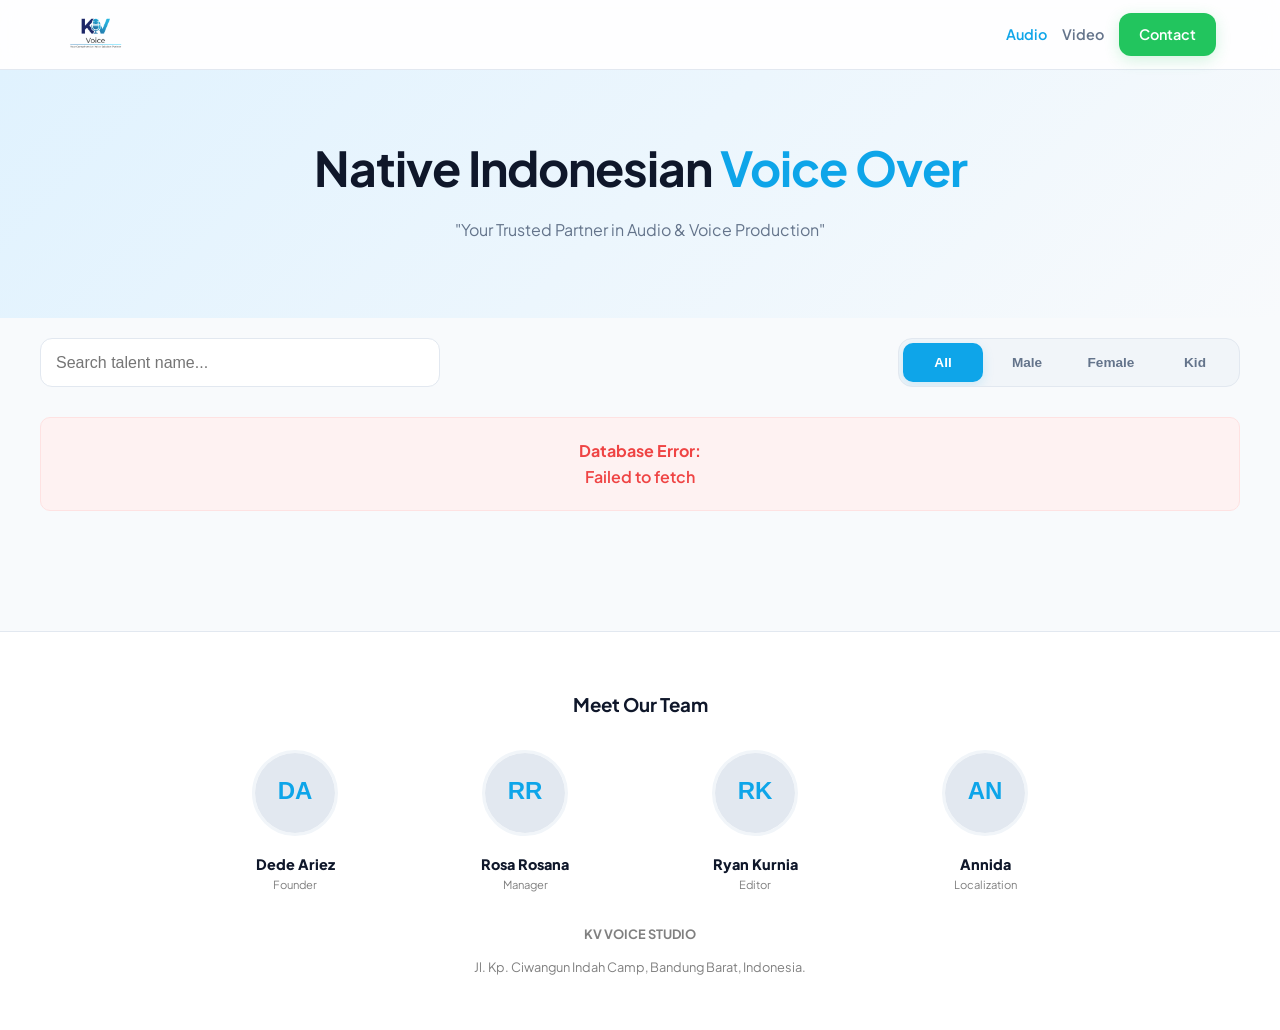
==== commit c1fcf93b: "Refactor index.html for improved layout and functionality Updated the HTML structure, styles, and Ja" ====
--- a/index.html
+++ b/index.html
@@ -4,105 +4,74 @@
     <meta charset="UTF-8">
     <meta name="viewport" content="width=device-width, initial-scale=1.0">
     
-    <!-- SEO METADATA -->
     <title>Native Indonesian Voice Over & Dubbing Studio | KV Voice Studio</title>
     <meta name="description" content="Professional Indonesian voice-over & dubbing services. Featuring Male, Female, and genuine Kid voices.">
 
     <link href="https://fonts.googleapis.com/css2?family=Plus+Jakarta+Sans:wght@400;600;800&display=swap" rel="stylesheet">
     <style>
-        /* --- RESET & VARIABLES --- */
         :root { 
-            --bg: #0b0f1a; 
-            --card-bg: #161b2a; 
-            --primary: #38bdf8; 
-            --primary-glow: rgba(56, 189, 248, 0.5);
-            --wa-green: #25D366; 
-            --text: #f8fafc; 
-            --text-dim: #94a3b8; 
-        }
-
-        body { 
-            font-family: 'Plus Jakarta Sans', sans-serif; 
-            margin: 0; background: var(--bg); color: var(--text); 
-            line-height: 1.6; -webkit-tap-highlight-color: transparent;
-        }
-        
-        /* --- NAVBAR --- */
-        .navbar { 
-            display: flex; justify-content: space-between; align-items: center; 
-            padding: 10px 5%; background: rgba(11, 15, 26, 0.95); 
-            backdrop-filter: blur(10px); position: sticky; top: 0; z-index: 100; 
-            border-bottom: 1px solid rgba(255,255,255,0.05);
-        }
+            --bg: #f8fafc; 
+            --card-bg: #ffffff; 
+            --primary: #0ea5e9; 
+            --primary-glow: rgba(14, 165, 233, 0.15);
+            --wa-green: #22c55e; 
+            --text: #0f172a; 
+            --text-dim: #64748b; 
+            --border: #e2e8f0; 
+        }
+
+        body { font-family: 'Plus Jakarta Sans', sans-serif; margin: 0; background: var(--bg); color: var(--text); line-height: 1.6; }
+        
+        .navbar { display: flex; justify-content: space-between; align-items: center; padding: 12px 5%; background: rgba(255, 255, 255, 0.8); backdrop-filter: blur(15px); position: sticky; top: 0; z-index: 100; border-bottom: 1px solid var(--border); }
         .logo img { height: 45px; width: auto; display: block; }
         .nav-links { display: flex; gap: 15px; align-items: center; }
-        .nav-links a { text-decoration: none; color: var(--text-dim); font-weight: 600; font-size: 0.85rem; transition: 0.3s; }
+        .nav-links a { text-decoration: none; color: var(--text-dim); font-weight: 600; font-size: 0.9rem; }
         .nav-links a.active { color: var(--primary); }
-        .wa-nav { background: var(--wa-green) !important; color: #ffffff !important; padding: 8px 16px; border-radius: 10px; text-decoration: none !important; font-weight: 800; font-size: 0.8rem; box-shadow: 0 4px 15px rgba(37, 211, 102, 0.3); transition: 0.3s; }
-
-        /* --- HERO --- */
-        .hero { padding: 40px 20px; text-align: center; background: radial-gradient(circle at top, #1e293b 0%, #0b0f1a 100%); }
-        .badge { background: rgba(56, 189, 248, 0.1); color: var(--primary); padding: 5px 12px; border-radius: 20px; font-size: 0.65rem; font-weight: 700; margin-bottom: 12px; display: inline-block; text-transform: uppercase; letter-spacing: 1px; }
-        .hero h1 { font-size: 1.8rem; margin: 0; letter-spacing: -1px; line-height: 1.2; }
-        .highlight { color: var(--primary); text-shadow: 0 0 20px var(--primary-glow); }
-        .hero p { color: var(--text-dim); margin-top: 10px; font-size: 0.9rem; font-style: italic; }
-
-        /* --- FILTERS --- */
-        .container { max-width: 1200px; margin: 0 auto; padding: 0 15px 40px; }
+        .wa-nav { background: var(--wa-green) !important; color: #ffffff !important; padding: 10px 20px; border-radius: 12px; text-decoration: none !important; font-weight: 800; font-size: 0.85rem; box-shadow: 0 4px 15px rgba(34, 197, 94, 0.2); }
+
+        .hero { padding: 60px 20px; text-align: center; background: linear-gradient(135deg, #e0f2fe 0%, #f8fafc 100%); }
+        .hero h1 { font-size: 2.2rem; margin: 0; letter-spacing: -1px; color: #0f172a; }
+        .highlight { color: var(--primary); }
+        .hero p { color: var(--text-dim); margin-top: 10px; font-size: 1rem; }
+
+        .container { max-width: 1200px; margin: 0 auto; padding: 20px 15px 80px; }
         .filter-bar { display: flex; flex-direction: column; gap: 15px; margin-bottom: 30px; }
-        #searchInput { background: var(--card-bg); border: 1px solid rgba(255,255,255,0.1); padding: 12px 15px; border-radius: 12px; color: white; width: 100%; box-sizing: border-box; outline: none; font-size: 1rem; }
-        
-        .tabs { 
-            display: flex; background: var(--card-bg); padding: 5px; 
-            border-radius: 14px; gap: 5px; border: 1px solid rgba(255,255,255,0.05);
-            overflow-x: auto; scrollbar-width: none;
-        }
-        .tab-btn { 
-            flex: 1; background: transparent; border: none; color: var(--text-dim); 
-            cursor: pointer; font-weight: 700; padding: 12px 15px; 
-            border-radius: 10px; transition: 0.3s; font-size: 0.85rem;
-            white-space: nowrap; min-width: 90px; text-align: center;
-        }
-        /* Style Aktif: Biru & Putih (Sangat Nyaman) */
-        .tab-btn.active { 
-            background: var(--primary) !important; 
-            color: #ffffff !important; 
-            box-shadow: 0 4px 15px var(--primary-glow) !important;
-        }
-
-        /* --- GRID & CARDS --- */
-        .grid { display: grid; grid-template-columns: repeat(auto-fill, minmax(280px, 1fr)); gap: 20px; }
-        .card { background: var(--card-bg); border-radius: 18px; padding: 15px; border: 1px solid rgba(255,255,255,0.05); display: flex; flex-direction: column; }
-        .card:hover { transform: translateY(-8px); border-color: var(--primary); }
-        .talent-image { width: 100%; height: 280px; object-fit: cover; border-radius: 12px; margin-bottom: 15px; background: #0f172a; }
-        .card h3 { margin: 0; font-size: 1.1rem; font-weight: 800; color: #fff; }
-        .tag { font-size: 0.6rem; background: rgba(56, 189, 248, 0.1); color: var(--primary); padding: 3px 8px; border-radius: 6px; font-weight: 800; text-transform: uppercase; }
-
-        .samples-container { display: flex; flex-direction: column; gap: 8px; margin-top: 12px; flex-grow: 1; }
-        .sample-box { background: rgba(255,255,255,0.02); padding: 10px; border-radius: 10px; }
-        .sample-label { font-size: 0.6rem; color: var(--primary); font-weight: 800; text-transform: uppercase; margin-bottom: 5px; display: block; }
-        audio { width: 100%; height: 30px; filter: invert(100%) hue-rotate(180deg) brightness(1.5); }
-        .book-btn { background: var(--wa-green); color: #fff; text-decoration: none; text-align: center; padding: 12px; border-radius: 12px; font-weight: 800; font-size: 0.85rem; margin-top: 15px; }
-
-        .pagination { display: flex; justify-content: center; gap: 5px; margin-top: 30px; flex-wrap: wrap; }
-        .page-btn { background: var(--card-bg); border: 1px solid rgba(255,255,255,0.1); color: var(--text); padding: 8px 14px; border-radius: 8px; cursor: pointer; }
+        #searchInput { background: #ffffff; border: 1px solid var(--border); padding: 12px 15px; border-radius: 12px; width: 100%; box-sizing: border-box; outline: none; font-size: 1rem; }
+        
+        .tabs { display: flex; background: #f1f5f9; padding: 4px; border-radius: 14px; gap: 4px; border: 1px solid var(--border); overflow-x: auto; scrollbar-width: none; }
+        .tab-btn { flex: 1; background: transparent; border: none; color: var(--text-dim); cursor: pointer; font-weight: 700; padding: 12px 15px; border-radius: 10px; font-size: 0.85rem; white-space: nowrap; min-width: 80px; transition: 0.3s; }
+        .tab-btn.active { background: var(--primary) !important; color: #ffffff !important; box-shadow: 0 4px 12px var(--primary-glow); }
+
+        .grid { display: grid; grid-template-columns: repeat(auto-fill, minmax(270px, 1fr)); gap: 25px; }
+        .card { background: var(--card-bg); border-radius: 20px; padding: 15px; border: 1px solid var(--border); transition: 0.3s; display: flex; flex-direction: column; box-shadow: 0 4px 15px rgba(0,0,0,0.02); }
+        .card:hover { transform: translateY(-5px); border-color: var(--primary); box-shadow: 0 12px 25px rgba(0,0,0,0.06); }
+        .talent-image { width: 100%; height: 260px; object-fit: cover; border-radius: 15px; margin-bottom: 12px; background: #f1f5f9; }
+        .card-header { display: flex; justify-content: space-between; align-items: center; margin-bottom: 5px; }
+        .card h3 { margin: 0; font-size: 1.1rem; font-weight: 800; color: #0f172a; }
+        .tag { font-size: 0.6rem; background: #f0f9ff; color: var(--primary); padding: 3px 8px; border-radius: 6px; font-weight: 800; text-transform: uppercase; border: 1px solid #e0f2fe; }
+
+        .samples-container { display: flex; flex-direction: column; gap: 8px; margin-top: 10px; flex-grow: 1; }
+        .sample-box { background: #f8fafc; padding: 8px; border-radius: 10px; border: 1px solid var(--border); }
+        .sample-label { font-size: 8px; color: var(--text-dim); font-weight: 800; text-transform: uppercase; margin-bottom: 4px; display: block; }
+        audio { width: 100%; height: 30px; }
+        
+        .book-btn { background: var(--wa-green); color: #fff; text-decoration: none; text-align: center; padding: 12px; border-radius: 12px; font-weight: 800; font-size: 0.8rem; margin-top: 15px; }
+
+        .pagination { display: flex; justify-content: center; gap: 5px; margin-top: 40px; }
+        .page-btn { background: #ffffff; border: 1px solid var(--border); padding: 8px 15px; border-radius: 8px; cursor: pointer; }
         .page-btn.active { background: var(--primary); color: #ffffff; }
 
-        .footer { border-top: 1px solid rgba(255,255,255,0.05); padding: 40px 20px; background: #090d16; text-align: center; }
-        .team-grid { display: grid; grid-template-columns: repeat(2, 1fr); gap: 20px; margin-top: 20px; }
-        .team-photo { width: 80px; height: 80px; border-radius: 50%; object-fit: cover; margin-bottom: 10px; border: 2px solid var(--card-bg); background: #1e293b; }
-        .team-member h4 { color: var(--primary); margin: 0; font-size: 0.9rem; font-weight: 800; }
-        .team-member p { color: var(--text-dim); margin: 3px 0; font-size: 0.65rem; font-weight: 600; text-transform: uppercase; }
-        
-        .loading { grid-column: 1/-1; text-align: center; padding: 50px; color: var(--text-dim); }
+        .footer { border-top: 1px solid var(--border); padding: 40px 20px; background: #ffffff; text-align: center; }
+        .team-grid { display: grid; grid-template-columns: repeat(auto-fit, minmax(140px, 1fr)); gap: 20px; max-width: 900px; margin: 30px auto; }
+        .team-photo { width: 80px; height: 80px; border-radius: 50%; object-fit: cover; margin-bottom: 10px; border: 3px solid #f1f5f9; }
+        
+        .loading { grid-column: 1/-1; text-align: center; padding: 50px; color: var(--text-dim); font-weight: 600; }
+        .error-msg { color: #ef4444; background: #fef2f2; padding: 20px; border-radius: 10px; border: 1px solid #fee2e2; }
 
         @media (min-width: 768px) {
-            .navbar { padding: 15px 8%; }
-            .logo img { height: 60px; }
             .hero h1 { font-size: 3rem; }
-            .filter-bar { flex-direction: row; align-items: center; justify-content: space-between; }
+            .filter-bar { flex-direction: row; justify-content: space-between; }
             #searchInput { max-width: 400px; }
-            .team-grid { grid-template-columns: repeat(4, 1fr); }
         }
     </style>
 </head>
@@ -117,8 +86,7 @@
     </nav>
 
     <header class="hero">
-        <span class="badge">#1 Indonesian Localization Expert</span>
-        <h1>The Most Trusted <br><span class="highlight">Native Indonesian</span> Voice Studio</h1>
+        <h1>Native Indonesian <span class="highlight">Voice Over</span></h1>
         <p>"Your Trusted Partner in Audio & Voice Production"</p>
     </header>
 
@@ -132,85 +100,110 @@
                 <button onclick="changeFilter('Kid')" class="tab-btn" id="btn-Kid">Kid</button>
             </div>
         </div>
-        <div id="talentGrid" class="grid"><div class="loading">Loading database...</div></div>
+        <div id="talentGrid" class="grid"><div class="loading">Initializing database...</div></div>
         <div id="pagination" class="pagination"></div>
     </main>
 
     <footer class="footer">
-        <h2 style="font-size:1.3rem; margin-bottom:30px;">Our Core Team</h2>
+        <h3>Meet Our Team</h3>
         <div class="team-grid">
             <div class="team-member">
                 <img src="https://www.dropbox.com/scl/fi/u61rmkyd5yg4ghmqynmoq/IMG_20191019_141957.jpg?rlkey=8hs1djk1c4ejuyghws0hno4j5&raw=1" class="team-photo" onerror="handleImageError(this, 'DA')">
-                <h4>Dede Ariez</h4><p>Founder</p>
+                <div style="font-weight:800; font-size:0.9rem">Dede Ariez</div><div style="font-size:0.7rem; color:gray">Founder</div>
             </div>
             <div class="team-member">
                 <img src="https://www.dropbox.com/scl/fi/195c9i3c7kcwx8tohbk7z/Gemini_Generated_Image_tade4mtade4mtade.png?rlkey=ju6iclnjn7b840g757zxzqwzf&raw=1" class="team-photo" onerror="handleImageError(this, 'RR')">
-                <h4>Rosa Rosana</h4><p>PM</p>
+                <div style="font-weight:800; font-size:0.9rem">Rosa Rosana</div><div style="font-size:0.7rem; color:gray">Manager</div>
             </div>
             <div class="team-member">
                 <img src="https://www.dropbox.com/scl/fi/195c9i3c7kcwx8tohbk7z/Gemini_Generated_Image_tade4mtade4mtade.png?rlkey=ju6iclnjn7b840g757zxzqwzf&raw=1" class="team-photo" onerror="handleImageError(this, 'RK')">
-                <h4>Ryan Kurnia</h4><p>Editor</p>
+                <div style="font-weight:800; font-size:0.9rem">Ryan Kurnia</div><div style="font-size:0.7rem; color:gray">Editor</div>
             </div>
             <div class="team-member">
                 <img src="https://www.dropbox.com/scl/fi/195c9i3c7kcwx8tohbk7z/Gemini_Generated_Image_tade4mtade4mtade.png?rlkey=ju6iclnjn7b840g757zxzqwzf&raw=1" class="team-photo" onerror="handleImageError(this, 'AN')">
-                <h4>Annida</h4><p>Localization</p>
-            </div>
-        </div>
-        <p style="font-size:0.75rem; color:var(--text-dim); margin-top:40px;">&copy; 2025 KV Voice Studio. All rights reserved.</p>
+                <div style="font-weight:800; font-size:0.9rem">Annida</div><div style="font-size:0.7rem; color:gray">Localization</div>
+            </div>
+        </div>
+        <div style="font-size: 0.8rem; color: gray; margin-top: 20px;">
+            <p><b>KV VOICE STUDIO</b></p>
+            <p>Jl. Kp. Ciwangun Indah Camp, Bandung Barat, Indonesia.</p>
+        </div>
     </footer>
 
     <script>
+        // Link CSV Akang
         const CSV_URL = "https://docs.google.com/spreadsheets/d/e/2PACX-1vTg3rjqHoD36dUM0PU33sGqYnovngVpCfBS6A2EYngYMeU8vuvXLRRuD_Dd8utXGckTMKQB_IKtqW5H/pub?output=csv";
+        
         let allTalents = [], filteredTalents = [], currentPage = 1, itemsPerPage = 8, currentFilter = "all";
 
         function handleImageError(img, initials) {
             img.onerror = null;
-            const svg = `<svg xmlns="http://www.w3.org/2000/svg" width="100" height="100" viewBox="0 0 100 100"><rect width="100" height="100" fill="#161b2a"/><text x="50%" y="50%" dominant-baseline="middle" text-anchor="middle" fill="#38bdf8" font-family="sans-serif" font-size="30" font-weight="bold">${initials}</text></svg>`;
+            const svg = `<svg xmlns="http://www.w3.org/2000/svg" width="100" height="100" viewBox="0 0 100 100"><rect width="100" height="100" fill="#e2e8f0"/><text x="50%" y="50%" dominant-baseline="middle" text-anchor="middle" fill="#0ea5e9" font-family="sans-serif" font-size="30" font-weight="bold">${initials}</text></svg>`;
             img.src = 'data:image/svg+xml;base64,' + btoa(svg);
         }
 
         function fixLink(url) {
-            if (!url) return null; let link = url.trim();
+            if (!url || url.trim().length < 5) return null;
+            let link = url.trim();
             if (link.includes("dropbox.com")) return link.replace("www.dropbox.com", "dl.dropboxusercontent.com").replace(/\?dl=[01]/, "?raw=1").replace("&dl=0", "&raw=1");
             if (link.includes("drive.google.com")) {
-                const match = link.match(/[?&]id=([^&]+)/) || link.match(/\/d\/(.*?)\//) || link.match(/\/file\/d\/(.*?)$/);
+                const match = link.match(/[?&]id=([^&]+)/) || link.match(/\/d\/(.*?)\//);
                 if (match) return `https://docs.google.com/uc?export=view&id=${match[1].split(/[?&/]/)[0]}`;
             }
-            return null;
+            return link;
         }
 
         async function loadData() {
+            const grid = document.getElementById("talentGrid");
             try {
-                const res = await fetch(CSV_URL); const text = await res.text();
+                const res = await fetch(CSV_URL);
+                if (!res.ok) throw new Error("Could not fetch CSV. Check 'Publish to Web' settings.");
+                const text = await res.text();
                 const rows = text.split(/\r?\n/).filter(r => r.trim() !== "");
+                
+                if (rows.length < 2) throw new Error("Spreadsheet seems to be empty.");
+
                 const seenNames = new Set();
                 const cleanData = [];
-                rows.slice(1).forEach(row => {
-                    const cols = row.split(/,(?=(?:(?:[^\"]*\"){2})*[^\"]*$)/).map(c => c.replace(/\"/g, "").trim());
-                    let rawName = cols[12] || cols[2] || "Unnamed";
-                    let dedupeKey = rawName.trim().toLowerCase();
+
+                rows.slice(1).forEach((row, index) => {
+                    // Split CSV accurately
+                    const cols = row.split(/,(?=(?:(?:[^"]*"){2})*[^"]*$)/).map(c => c.replace(/^"|"$/g, "").trim());
+                    
+                    // MAPPING: C=2, D=3, L=11, M=12
+                    let rawName = cols[12] || cols[2] || "Unknown";
+                    let dedupeKey = rawName.toLowerCase();
+
                     if (!seenNames.has(dedupeKey)) {
                         let samples = []; 
-                        for (let i = 3; i <= 9; i++) { let a = fixLink(cols[i]); if (a) samples.push(a); }
+                        // D-J are index 3 to 9
+                        for (let i = 3; i <= 9; i++) { 
+                            let a = fixLink(cols[i]); 
+                            if (a) samples.push(a); 
+                        }
+                        
+                        // Limit to 5 samples
                         samples = samples.slice(0, 5);
-                        
-                        // HANYA MASUKKAN DATA JIKA PUNYA AUDIO
+
                         if (samples.length > 0) {
                             seenNames.add(dedupeKey);
-                            let photo = fixLink(cols[11]), rawCat = (cols[2] || "").toLowerCase();
+                            let photo = fixLink(cols[11]);
+                            let rawCat = (cols[2] || "").toLowerCase();
                             
-                            // LOGIKA KID: Jika kategori mengandung kata 'anak' atau 'kid', atau tidak mengandung 'male/female'
                             let g = "Kid";
-                            if (rawCat.includes("female") || rawCat.includes("wanita")) g = "Female";
-                            else if (rawCat.includes("male") || rawCat.includes("pria")) g = "Male";
-
+                            if (rawCat.includes("female") || rawCat.includes("wanita") || rawCat.includes("perempuan")) g = "Female";
+                            else if (rawCat.includes("male") || rawCat.includes("pria") || rawCat.includes("laki")) g = "Male";
+                            
                             cleanData.push({ name: rawName, gender: g, displayGender: cols[2], samples, photo });
                         }
                     }
                 });
+
                 allTalents = cleanData.sort((a, b) => a.name.localeCompare(b.name));
                 applyFilterAndRender();
-            } catch (e) { document.getElementById("talentGrid").innerHTML = "Error loading data."; }
+            } catch (e) { 
+                grid.innerHTML = `<div class="loading error-msg"><b>Database Error:</b><br>${e.message}</div>`; 
+            }
         }
 
         function applyFilterAndRender() { 
@@ -222,37 +215,46 @@
         function renderPage() {
             const grid = document.getElementById("talentGrid"); grid.innerHTML = "";
             const start = (currentPage - 1) * itemsPerPage, items = filteredTalents.slice(start, start + itemsPerPage);
-            if (items.length === 0) { grid.innerHTML = "<div class='loading'>No talents found.</div>"; document.getElementById("pagination").innerHTML = ""; return; }
+            
+            if (items.length === 0) { 
+                grid.innerHTML = "<div class='loading'>No talents matching your criteria.</div>"; 
+                document.getElementById("pagination").innerHTML = "";
+                return; 
+            }
+
             items.forEach(t => {
                 const div = document.createElement("div"); div.className = "card";
                 const waMsg = encodeURIComponent(`Hi KV Voice Studio, I want to book talent: ${t.name}.`);
                 let audioHTML = t.samples.map((link, i) => `<div class="sample-box"><label class="sample-label">Sample ${i+1}</label><audio controls preload="none"><source src="${link}"></audio></div>`).join("");
                 const initials = t.name.split(' ').map(n => n[0]).join('').toUpperCase().substring(0, 2);
-                div.innerHTML = `<img src="${t.photo || ''}" class="talent-image" onerror="handleImageError(this, '${initials}')" loading="lazy"><h3>${t.name} <span class="tag">${t.gender}</span></h3><p style="color:#94a3b8; font-size:10px; margin:0;">${t.displayGender}</p><div class="samples-container">${audioHTML}</div><a href="https://wa.me/6287823430778?text=${waMsg}" target="_blank" class="book-btn">⚡ BOOK THIS TALENT</a>`;
+                
+                div.innerHTML = `
+                    <img src="${t.photo || ''}" class="talent-image" onerror="handleImageError(this, '${initials}')" loading="lazy">
+                    <div class="card-header"><h3>${t.name}</h3><span class="tag">${t.gender}</span></div>
+                    <p style="color:var(--text-dim); font-size:10px; margin:0;">${t.displayGender}</p>
+                    <div class="samples-container">${audioHTML}</div>
+                    <a href="https://wa.me/6287823430778?text=${waMsg}" target="_blank" class="book-btn">⚡ BOOK TALENT</a>`;
                 grid.appendChild(div);
             });
             renderPagination();
-            const players = document.querySelectorAll("audio");
-            players.forEach(p => p.addEventListener("play", () => players.forEach(o => { if(o !== p) o.pause(); })));
         }
 
         function renderPagination() {
             const div = document.getElementById("pagination"); const total = Math.ceil(filteredTalents.length / itemsPerPage); div.innerHTML = ""; if (total <= 1) return;
             for (let i = 1; i <= total; i++) {
-                const btn = document.createElement("button"); btn.innerText = i; btn.className = `page-btn ${i === currentPage ? 'active' : ''}`; btn.onclick = () => { currentPage = i; renderPage(); window.scrollTo({ top: 350, behavior: 'smooth' }); }; div.appendChild(btn);
+                const btn = document.createElement("button"); btn.innerText = i; btn.className = `page-btn ${i === currentPage ? 'active' : ''}`;
+                btn.onclick = () => { currentPage = i; renderPage(); window.scrollTo({ top: 300, behavior: 'smooth' }); }; div.appendChild(btn);
             }
         }
 
         function changeFilter(g) {
             currentFilter = g;
-            document.querySelectorAll('.tab-btn').forEach(b => {
-                b.classList.toggle('active', b.id === 'btn-' + g);
-            });
+            document.querySelectorAll('.tab-btn').forEach(b => b.classList.toggle('active', b.id === 'btn-' + g));
             applyFilterAndRender();
         }
 
         document.getElementById("searchInput").addEventListener("input", applyFilterAndRender);
-        loadData();
+        window.onload = loadData;
     </script>
 </body>
 </html>
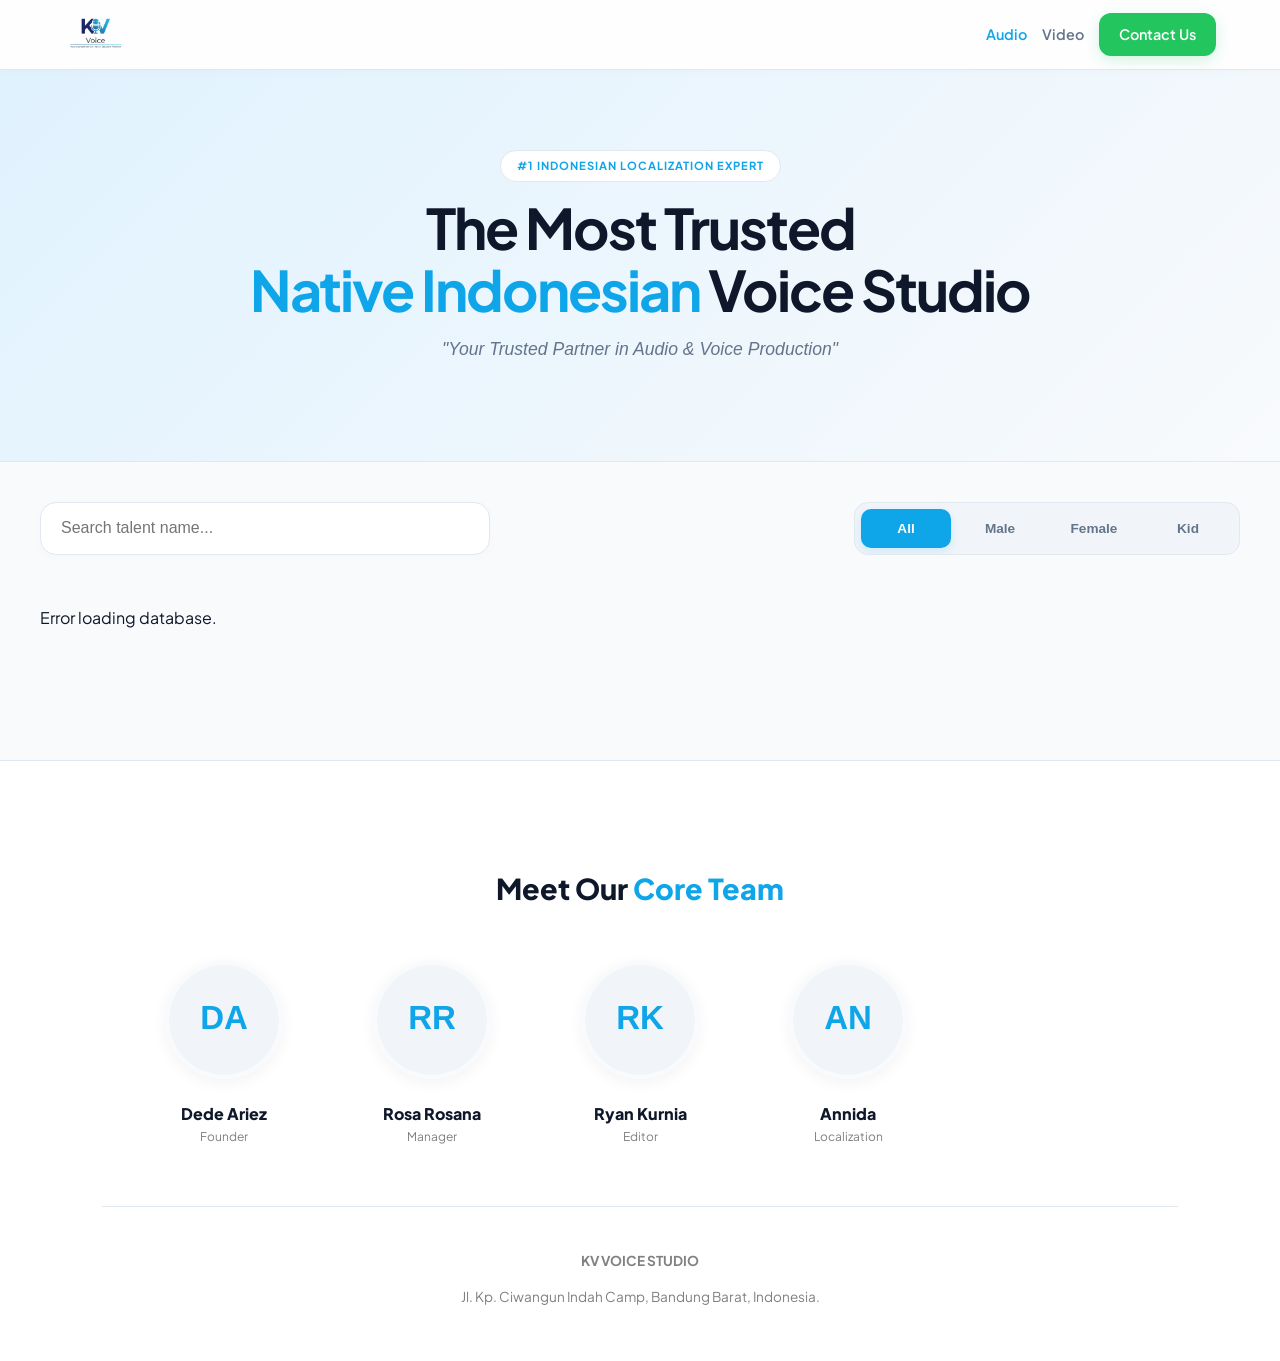
==== commit 74e0d75c: "Enhance SEO and UI for index.html Updated SEO metadata and improved styling for better user experien" ====
--- a/index.html
+++ b/index.html
@@ -4,8 +4,9 @@
     <meta charset="UTF-8">
     <meta name="viewport" content="width=device-width, initial-scale=1.0">
     
-    <title>Native Indonesian Voice Over & Dubbing Studio | KV Voice Studio</title>
-    <meta name="description" content="Professional Indonesian voice-over & dubbing services. Featuring Male, Female, and genuine Kid voices.">
+    <!-- SEO METADATA -->
+    <title>The Most Trusted Native Indonesian Voice Studio | KV Voice Studio</title>
+    <meta name="description" content="KV Voice Studio is the most trusted professional Indonesian voice-over & dubbing studio. Featuring Male, Female, and genuine Kid voices.">
 
     <link href="https://fonts.googleapis.com/css2?family=Plus+Jakarta+Sans:wght@400;600;800&display=swap" rel="stylesheet">
     <style>
@@ -20,58 +21,66 @@
             --border: #e2e8f0; 
         }
 
-        body { font-family: 'Plus Jakarta Sans', sans-serif; margin: 0; background: var(--bg); color: var(--text); line-height: 1.6; }
-        
-        .navbar { display: flex; justify-content: space-between; align-items: center; padding: 12px 5%; background: rgba(255, 255, 255, 0.8); backdrop-filter: blur(15px); position: sticky; top: 0; z-index: 100; border-bottom: 1px solid var(--border); }
+        body { font-family: 'Plus Jakarta Sans', sans-serif; margin: 0; background: var(--bg); color: var(--text); line-height: 1.6; -webkit-tap-highlight-color: transparent; }
+        
+        /* NAVBAR */
+        .navbar { display: flex; justify-content: space-between; align-items: center; padding: 12px 5%; background: rgba(255, 255, 255, 0.8); backdrop-filter: blur(15px); position: sticky; top: 0; z-index: 100; border-bottom: 1px solid var(--border); box-shadow: 0 2px 10px rgba(0,0,0,0.02); }
         .logo img { height: 45px; width: auto; display: block; }
         .nav-links { display: flex; gap: 15px; align-items: center; }
-        .nav-links a { text-decoration: none; color: var(--text-dim); font-weight: 600; font-size: 0.9rem; }
+        .nav-links a { text-decoration: none; color: var(--text-dim); font-weight: 600; font-size: 0.9rem; transition: 0.3s; }
         .nav-links a.active { color: var(--primary); }
         .wa-nav { background: var(--wa-green) !important; color: #ffffff !important; padding: 10px 20px; border-radius: 12px; text-decoration: none !important; font-weight: 800; font-size: 0.85rem; box-shadow: 0 4px 15px rgba(34, 197, 94, 0.2); }
 
-        .hero { padding: 60px 20px; text-align: center; background: linear-gradient(135deg, #e0f2fe 0%, #f8fafc 100%); }
-        .hero h1 { font-size: 2.2rem; margin: 0; letter-spacing: -1px; color: #0f172a; }
+        /* HERO - KEMBALI KE MOST TRUSTED */
+        .hero { padding: 80px 20px; text-align: center; background: linear-gradient(135deg, #e0f2fe 0%, #f8fafc 100%); border-bottom: 1px solid var(--border); }
+        .badge { background: #ffffff; color: var(--primary); padding: 6px 16px; border-radius: 20px; font-size: 0.7rem; font-weight: 700; margin-bottom: 15px; display: inline-block; text-transform: uppercase; letter-spacing: 1px; border: 1px solid var(--border); }
+        .hero h1 { font-size: 2.8rem; margin: 0; letter-spacing: -2px; line-height: 1.1; color: #0f172a; }
         .highlight { color: var(--primary); }
-        .hero p { color: var(--text-dim); margin-top: 10px; font-size: 1rem; }
-
-        .container { max-width: 1200px; margin: 0 auto; padding: 20px 15px 80px; }
-        .filter-bar { display: flex; flex-direction: column; gap: 15px; margin-bottom: 30px; }
-        #searchInput { background: #ffffff; border: 1px solid var(--border); padding: 12px 15px; border-radius: 12px; width: 100%; box-sizing: border-box; outline: none; font-size: 1rem; }
-        
-        .tabs { display: flex; background: #f1f5f9; padding: 4px; border-radius: 14px; gap: 4px; border: 1px solid var(--border); overflow-x: auto; scrollbar-width: none; }
-        .tab-btn { flex: 1; background: transparent; border: none; color: var(--text-dim); cursor: pointer; font-weight: 700; padding: 12px 15px; border-radius: 10px; font-size: 0.85rem; white-space: nowrap; min-width: 80px; transition: 0.3s; }
+        .hero p { color: var(--text-dim); margin-top: 15px; font-size: 1.1rem; font-weight: 500; font-style: italic; }
+
+        /* CONTAINER & FILTERS */
+        .container { max-width: 1200px; margin: 0 auto; padding: 40px 15px 80px; }
+        .filter-bar { display: flex; flex-direction: column; gap: 20px; margin-bottom: 50px; }
+        #searchInput { background: #ffffff; border: 1px solid var(--border); padding: 14px 20px; border-radius: 16px; width: 100%; box-sizing: border-box; outline: none; font-size: 1rem; box-shadow: 0 2px 10px rgba(0,0,0,0.02); }
+        #searchInput:focus { border-color: var(--primary); box-shadow: 0 0 0 4px var(--primary-glow); }
+        
+        .tabs { display: flex; background: #f1f5f9; padding: 6px; border-radius: 14px; gap: 4px; border: 1px solid var(--border); overflow-x: auto; scrollbar-width: none; }
+        .tab-btn { flex: 1; background: transparent; border: none; color: var(--text-dim); cursor: pointer; font-weight: 700; padding: 12px 20px; border-radius: 10px; font-size: 0.85rem; white-space: nowrap; min-width: 90px; text-align: center; transition: 0.3s; }
         .tab-btn.active { background: var(--primary) !important; color: #ffffff !important; box-shadow: 0 4px 12px var(--primary-glow); }
 
-        .grid { display: grid; grid-template-columns: repeat(auto-fill, minmax(270px, 1fr)); gap: 25px; }
-        .card { background: var(--card-bg); border-radius: 20px; padding: 15px; border: 1px solid var(--border); transition: 0.3s; display: flex; flex-direction: column; box-shadow: 0 4px 15px rgba(0,0,0,0.02); }
-        .card:hover { transform: translateY(-5px); border-color: var(--primary); box-shadow: 0 12px 25px rgba(0,0,0,0.06); }
-        .talent-image { width: 100%; height: 260px; object-fit: cover; border-radius: 15px; margin-bottom: 12px; background: #f1f5f9; }
+        /* CARDS */
+        .grid { display: grid; grid-template-columns: repeat(auto-fill, minmax(280px, 1fr)); gap: 30px; }
+        .card { background: var(--card-bg); border-radius: 24px; padding: 20px; border: 1px solid var(--border); transition: 0.4s; display: flex; flex-direction: column; box-shadow: 0 4px 20px rgba(0,0,0,0.03); }
+        .card:hover { transform: translateY(-10px); border-color: var(--primary); box-shadow: 0 15px 35px rgba(0,0,0,0.08); }
+        .talent-image { width: 100%; height: 300px; object-fit: cover; border-radius: 18px; margin-bottom: 15px; background: #f1f5f9; }
         .card-header { display: flex; justify-content: space-between; align-items: center; margin-bottom: 5px; }
-        .card h3 { margin: 0; font-size: 1.1rem; font-weight: 800; color: #0f172a; }
-        .tag { font-size: 0.6rem; background: #f0f9ff; color: var(--primary); padding: 3px 8px; border-radius: 6px; font-weight: 800; text-transform: uppercase; border: 1px solid #e0f2fe; }
-
-        .samples-container { display: flex; flex-direction: column; gap: 8px; margin-top: 10px; flex-grow: 1; }
-        .sample-box { background: #f8fafc; padding: 8px; border-radius: 10px; border: 1px solid var(--border); }
-        .sample-label { font-size: 8px; color: var(--text-dim); font-weight: 800; text-transform: uppercase; margin-bottom: 4px; display: block; }
-        audio { width: 100%; height: 30px; }
-        
-        .book-btn { background: var(--wa-green); color: #fff; text-decoration: none; text-align: center; padding: 12px; border-radius: 12px; font-weight: 800; font-size: 0.8rem; margin-top: 15px; }
-
-        .pagination { display: flex; justify-content: center; gap: 5px; margin-top: 40px; }
-        .page-btn { background: #ffffff; border: 1px solid var(--border); padding: 8px 15px; border-radius: 8px; cursor: pointer; }
-        .page-btn.active { background: var(--primary); color: #ffffff; }
-
-        .footer { border-top: 1px solid var(--border); padding: 40px 20px; background: #ffffff; text-align: center; }
-        .team-grid { display: grid; grid-template-columns: repeat(auto-fit, minmax(140px, 1fr)); gap: 20px; max-width: 900px; margin: 30px auto; }
-        .team-photo { width: 80px; height: 80px; border-radius: 50%; object-fit: cover; margin-bottom: 10px; border: 3px solid #f1f5f9; }
-        
+        .card h3 { margin: 0; font-size: 1.3rem; font-weight: 800; color: #0f172a; }
+        .tag { font-size: 0.65rem; background: #f0f9ff; color: var(--primary); padding: 4px 12px; border-radius: 8px; font-weight: 800; text-transform: uppercase; border: 1px solid #e0f2fe; }
+
+        /* AUDIO */
+        .samples-container { display: flex; flex-direction: column; gap: 10px; margin-top: 15px; flex-grow: 1; }
+        .sample-box { background: #f8fafc; padding: 12px; border-radius: 12px; border: 1px solid var(--border); }
+        .sample-label { font-size: 9px; color: var(--text-dim); font-weight: 800; text-transform: uppercase; margin-bottom: 6px; display: block; letter-spacing: 0.5px; }
+        audio { width: 100%; height: 35px; }
+        
+        .book-btn { background: var(--wa-green); color: #fff; text-decoration: none; text-align: center; padding: 14px; border-radius: 14px; font-weight: 800; font-size: 0.85rem; margin-top: 20px; box-shadow: 0 4px 10px rgba(34, 197, 94, 0.2); transition: 0.3s; }
+
+        /* PAGINATION */
+        .pagination { display: flex; justify-content: center; gap: 8px; margin-top: 50px; }
+        .page-btn { background: #ffffff; border: 1px solid var(--border); padding: 10px 18px; border-radius: 10px; cursor: pointer; font-weight: 600; }
+        .page-btn.active { background: var(--primary); color: #ffffff; border-color: var(--primary); }
+
+        /* FOOTER */
+        .footer { border-top: 1px solid var(--border); padding: 80px 8% 40px; background: #ffffff; text-align: center; }
+        .team-grid { display: grid; grid-template-columns: repeat(auto-fill, minmax(150px, 1fr)); gap: 40px; max-width: 1000px; margin: 30px auto 60px auto; }
+        .team-photo { width: 110px; height: 110px; border-radius: 50%; object-fit: cover; margin-bottom: 15px; border: 4px solid #f8fafc; box-shadow: 0 4px 15px rgba(0,0,0,0.05); }
+
         .loading { grid-column: 1/-1; text-align: center; padding: 50px; color: var(--text-dim); font-weight: 600; }
-        .error-msg { color: #ef4444; background: #fef2f2; padding: 20px; border-radius: 10px; border: 1px solid #fee2e2; }
 
         @media (min-width: 768px) {
-            .hero h1 { font-size: 3rem; }
+            .hero h1 { font-size: 3.5rem; }
             .filter-bar { flex-direction: row; justify-content: space-between; }
-            #searchInput { max-width: 400px; }
+            #searchInput { max-width: 450px; }
         }
     </style>
 </head>
@@ -81,12 +90,13 @@
         <div class="nav-links">
             <a href="index.html" class="active">Audio</a>
             <a href="video.html">Video</a>
-            <a href="https://wa.me/6287823430778" class="wa-nav">Contact</a>
+            <a href="https://wa.me/6287823430778" class="wa-nav">Contact Us</a>
         </div>
     </nav>
 
     <header class="hero">
-        <h1>Native Indonesian <span class="highlight">Voice Over</span></h1>
+        <span class="badge">#1 Indonesian Localization Expert</span>
+        <h1>The Most Trusted <br><span class="highlight">Native Indonesian</span> Voice Studio</h1>
         <p>"Your Trusted Partner in Audio & Voice Production"</p>
     </header>
 
@@ -100,45 +110,43 @@
                 <button onclick="changeFilter('Kid')" class="tab-btn" id="btn-Kid">Kid</button>
             </div>
         </div>
-        <div id="talentGrid" class="grid"><div class="loading">Initializing database...</div></div>
+        <div id="talentGrid" class="grid"><div class="loading">Fetching database...</div></div>
         <div id="pagination" class="pagination"></div>
     </main>
 
     <footer class="footer">
-        <h3>Meet Our Team</h3>
+        <h2 style="font-size:1.8rem; font-weight:800; margin-bottom:50px;">Meet Our <span class="highlight">Core Team</span></h2>
         <div class="team-grid">
             <div class="team-member">
                 <img src="https://www.dropbox.com/scl/fi/u61rmkyd5yg4ghmqynmoq/IMG_20191019_141957.jpg?rlkey=8hs1djk1c4ejuyghws0hno4j5&raw=1" class="team-photo" onerror="handleImageError(this, 'DA')">
-                <div style="font-weight:800; font-size:0.9rem">Dede Ariez</div><div style="font-size:0.7rem; color:gray">Founder</div>
+                <div style="font-weight:800;">Dede Ariez</div><div style="font-size:0.75rem; color:gray">Founder</div>
             </div>
             <div class="team-member">
                 <img src="https://www.dropbox.com/scl/fi/195c9i3c7kcwx8tohbk7z/Gemini_Generated_Image_tade4mtade4mtade.png?rlkey=ju6iclnjn7b840g757zxzqwzf&raw=1" class="team-photo" onerror="handleImageError(this, 'RR')">
-                <div style="font-weight:800; font-size:0.9rem">Rosa Rosana</div><div style="font-size:0.7rem; color:gray">Manager</div>
+                <div style="font-weight:800;">Rosa Rosana</div><div style="font-size:0.75rem; color:gray">Manager</div>
             </div>
             <div class="team-member">
                 <img src="https://www.dropbox.com/scl/fi/195c9i3c7kcwx8tohbk7z/Gemini_Generated_Image_tade4mtade4mtade.png?rlkey=ju6iclnjn7b840g757zxzqwzf&raw=1" class="team-photo" onerror="handleImageError(this, 'RK')">
-                <div style="font-weight:800; font-size:0.9rem">Ryan Kurnia</div><div style="font-size:0.7rem; color:gray">Editor</div>
+                <div style="font-weight:800;">Ryan Kurnia</div><div style="font-size:0.75rem; color:gray">Editor</div>
             </div>
             <div class="team-member">
                 <img src="https://www.dropbox.com/scl/fi/195c9i3c7kcwx8tohbk7z/Gemini_Generated_Image_tade4mtade4mtade.png?rlkey=ju6iclnjn7b840g757zxzqwzf&raw=1" class="team-photo" onerror="handleImageError(this, 'AN')">
-                <div style="font-weight:800; font-size:0.9rem">Annida</div><div style="font-size:0.7rem; color:gray">Localization</div>
-            </div>
-        </div>
-        <div style="font-size: 0.8rem; color: gray; margin-top: 20px;">
+                <div style="font-weight:800;">Annida</div><div style="font-size:0.75rem; color:gray">Localization</div>
+            </div>
+        </div>
+        <div style="font-size: 0.85rem; color: gray; margin-top: 40px; border-top: 1px solid var(--border); padding-top: 30px;">
             <p><b>KV VOICE STUDIO</b></p>
             <p>Jl. Kp. Ciwangun Indah Camp, Bandung Barat, Indonesia.</p>
         </div>
     </footer>
 
     <script>
-        // Link CSV Akang
         const CSV_URL = "https://docs.google.com/spreadsheets/d/e/2PACX-1vTg3rjqHoD36dUM0PU33sGqYnovngVpCfBS6A2EYngYMeU8vuvXLRRuD_Dd8utXGckTMKQB_IKtqW5H/pub?output=csv";
-        
         let allTalents = [], filteredTalents = [], currentPage = 1, itemsPerPage = 8, currentFilter = "all";
 
         function handleImageError(img, initials) {
             img.onerror = null;
-            const svg = `<svg xmlns="http://www.w3.org/2000/svg" width="100" height="100" viewBox="0 0 100 100"><rect width="100" height="100" fill="#e2e8f0"/><text x="50%" y="50%" dominant-baseline="middle" text-anchor="middle" fill="#0ea5e9" font-family="sans-serif" font-size="30" font-weight="bold">${initials}</text></svg>`;
+            const svg = `<svg xmlns="http://www.w3.org/2000/svg" width="100" height="100" viewBox="0 0 100 100"><rect width="100" height="100" fill="#f1f5f9"/><text x="50%" y="50%" dominant-baseline="middle" text-anchor="middle" fill="#0ea5e9" font-family="sans-serif" font-size="30" font-weight="bold">${initials}</text></svg>`;
             img.src = 'data:image/svg+xml;base64,' + btoa(svg);
         }
 
@@ -154,105 +162,68 @@
         }
 
         async function loadData() {
-            const grid = document.getElementById("talentGrid");
             try {
                 const res = await fetch(CSV_URL);
-                if (!res.ok) throw new Error("Could not fetch CSV. Check 'Publish to Web' settings.");
                 const text = await res.text();
                 const rows = text.split(/\r?\n/).filter(r => r.trim() !== "");
-                
-                if (rows.length < 2) throw new Error("Spreadsheet seems to be empty.");
-
                 const seenNames = new Set();
                 const cleanData = [];
 
-                rows.slice(1).forEach((row, index) => {
-                    // Split CSV accurately
-                    const cols = row.split(/,(?=(?:(?:[^"]*"){2})*[^"]*$)/).map(c => c.replace(/^"|"$/g, "").trim());
-                    
-                    // MAPPING: C=2, D=3, L=11, M=12
-                    let rawName = cols[12] || cols[2] || "Unknown";
+                rows.slice(1).forEach(row => {
+                    const cols = row.split(/,(?=(?:(?:[^\"]*\"){2})*[^\"]*$)/).map(c => c.replace(/^"|"$/g, "").trim());
+                    let rawName = cols[12] || cols[2] || "Unnamed";
                     let dedupeKey = rawName.toLowerCase();
 
                     if (!seenNames.has(dedupeKey)) {
                         let samples = []; 
-                        // D-J are index 3 to 9
-                        for (let i = 3; i <= 9; i++) { 
-                            let a = fixLink(cols[i]); 
-                            if (a) samples.push(a); 
-                        }
-                        
-                        // Limit to 5 samples
+                        for (let i = 3; i <= 9; i++) { let a = fixLink(cols[i]); if (a) samples.push(a); }
                         samples = samples.slice(0, 5);
 
                         if (samples.length > 0) {
                             seenNames.add(dedupeKey);
-                            let photo = fixLink(cols[11]);
-                            let rawCat = (cols[2] || "").toLowerCase();
-                            
+                            let photo = fixLink(cols[11]), rawCat = (cols[2] || "").toLowerCase();
                             let g = "Kid";
-                            if (rawCat.includes("female") || rawCat.includes("wanita") || rawCat.includes("perempuan")) g = "Female";
-                            else if (rawCat.includes("male") || rawCat.includes("pria") || rawCat.includes("laki")) g = "Male";
-                            
+                            if (rawCat.includes("female") || rawCat.includes("wanita")) g = "Female";
+                            else if (rawCat.includes("male") || rawCat.includes("pria")) g = "Male";
                             cleanData.push({ name: rawName, gender: g, displayGender: cols[2], samples, photo });
                         }
                     }
                 });
-
                 allTalents = cleanData.sort((a, b) => a.name.localeCompare(b.name));
                 applyFilterAndRender();
-            } catch (e) { 
-                grid.innerHTML = `<div class="loading error-msg"><b>Database Error:</b><br>${e.message}</div>`; 
-            }
+            } catch (e) { document.getElementById("talentGrid").innerHTML = "Error loading database."; }
         }
 
         function applyFilterAndRender() { 
             filteredTalents = allTalents.filter(t => (currentFilter === "all" || t.gender === currentFilter) && t.name.toLowerCase().includes(document.getElementById("searchInput").value.toLowerCase())); 
-            currentPage = 1; 
-            renderPage(); 
+            currentPage = 1; renderPage(); 
         }
         
         function renderPage() {
             const grid = document.getElementById("talentGrid"); grid.innerHTML = "";
             const start = (currentPage - 1) * itemsPerPage, items = filteredTalents.slice(start, start + itemsPerPage);
-            
-            if (items.length === 0) { 
-                grid.innerHTML = "<div class='loading'>No talents matching your criteria.</div>"; 
-                document.getElementById("pagination").innerHTML = "";
-                return; 
-            }
-
+            if (items.length === 0) { grid.innerHTML = "<div class='loading'>No talents found.</div>"; return; }
             items.forEach(t => {
                 const div = document.createElement("div"); div.className = "card";
                 const waMsg = encodeURIComponent(`Hi KV Voice Studio, I want to book talent: ${t.name}.`);
                 let audioHTML = t.samples.map((link, i) => `<div class="sample-box"><label class="sample-label">Sample ${i+1}</label><audio controls preload="none"><source src="${link}"></audio></div>`).join("");
                 const initials = t.name.split(' ').map(n => n[0]).join('').toUpperCase().substring(0, 2);
-                
-                div.innerHTML = `
-                    <img src="${t.photo || ''}" class="talent-image" onerror="handleImageError(this, '${initials}')" loading="lazy">
-                    <div class="card-header"><h3>${t.name}</h3><span class="tag">${t.gender}</span></div>
-                    <p style="color:var(--text-dim); font-size:10px; margin:0;">${t.displayGender}</p>
-                    <div class="samples-container">${audioHTML}</div>
-                    <a href="https://wa.me/6287823430778?text=${waMsg}" target="_blank" class="book-btn">⚡ BOOK TALENT</a>`;
+                div.innerHTML = `<img src="${t.photo || ''}" class="talent-image" onerror="handleImageError(this, '${initials}')" loading="lazy"><div class="card-header"><h3>${t.name}</h3><span class="tag">${t.gender}</span></div><p style="color:var(--text-dim); font-size:10px; margin:0;">${t.displayGender}</p><div class="samples-container">${audioHTML}</div><a href="https://wa.me/6287823430778?text=${waMsg}" target="_blank" class="book-btn">⚡ BOOK TALENT</a>`;
                 grid.appendChild(div);
             });
             renderPagination();
+            const players = document.querySelectorAll("audio");
+            players.forEach(p => p.addEventListener("play", () => players.forEach(o => { if(o !== p) o.pause(); })));
         }
 
         function renderPagination() {
             const div = document.getElementById("pagination"); const total = Math.ceil(filteredTalents.length / itemsPerPage); div.innerHTML = ""; if (total <= 1) return;
             for (let i = 1; i <= total; i++) {
-                const btn = document.createElement("button"); btn.innerText = i; btn.className = `page-btn ${i === currentPage ? 'active' : ''}`;
-                btn.onclick = () => { currentPage = i; renderPage(); window.scrollTo({ top: 300, behavior: 'smooth' }); }; div.appendChild(btn);
+                const btn = document.createElement("button"); btn.innerText = i; btn.className = `page-btn ${i === currentPage ? 'active' : ''}`; btn.onclick = () => { currentPage = i; renderPage(); window.scrollTo({ top: 300, behavior: 'smooth' }); }; div.appendChild(btn);
             }
         }
 
-        function changeFilter(g) {
-            currentFilter = g;
-            document.querySelectorAll('.tab-btn').forEach(b => b.classList.toggle('active', b.id === 'btn-' + g));
-            applyFilterAndRender();
-        }
-
+        function changeFilter(g) { currentFilter = g; document.querySelectorAll('.tab-btn').forEach(b => b.classList.toggle('active', b.id === 'btn-' + g)); applyFilterAndRender(); }
         document.getElementById("searchInput").addEventListener("input", applyFilterAndRender);
         window.onload = loadData;
     </script>
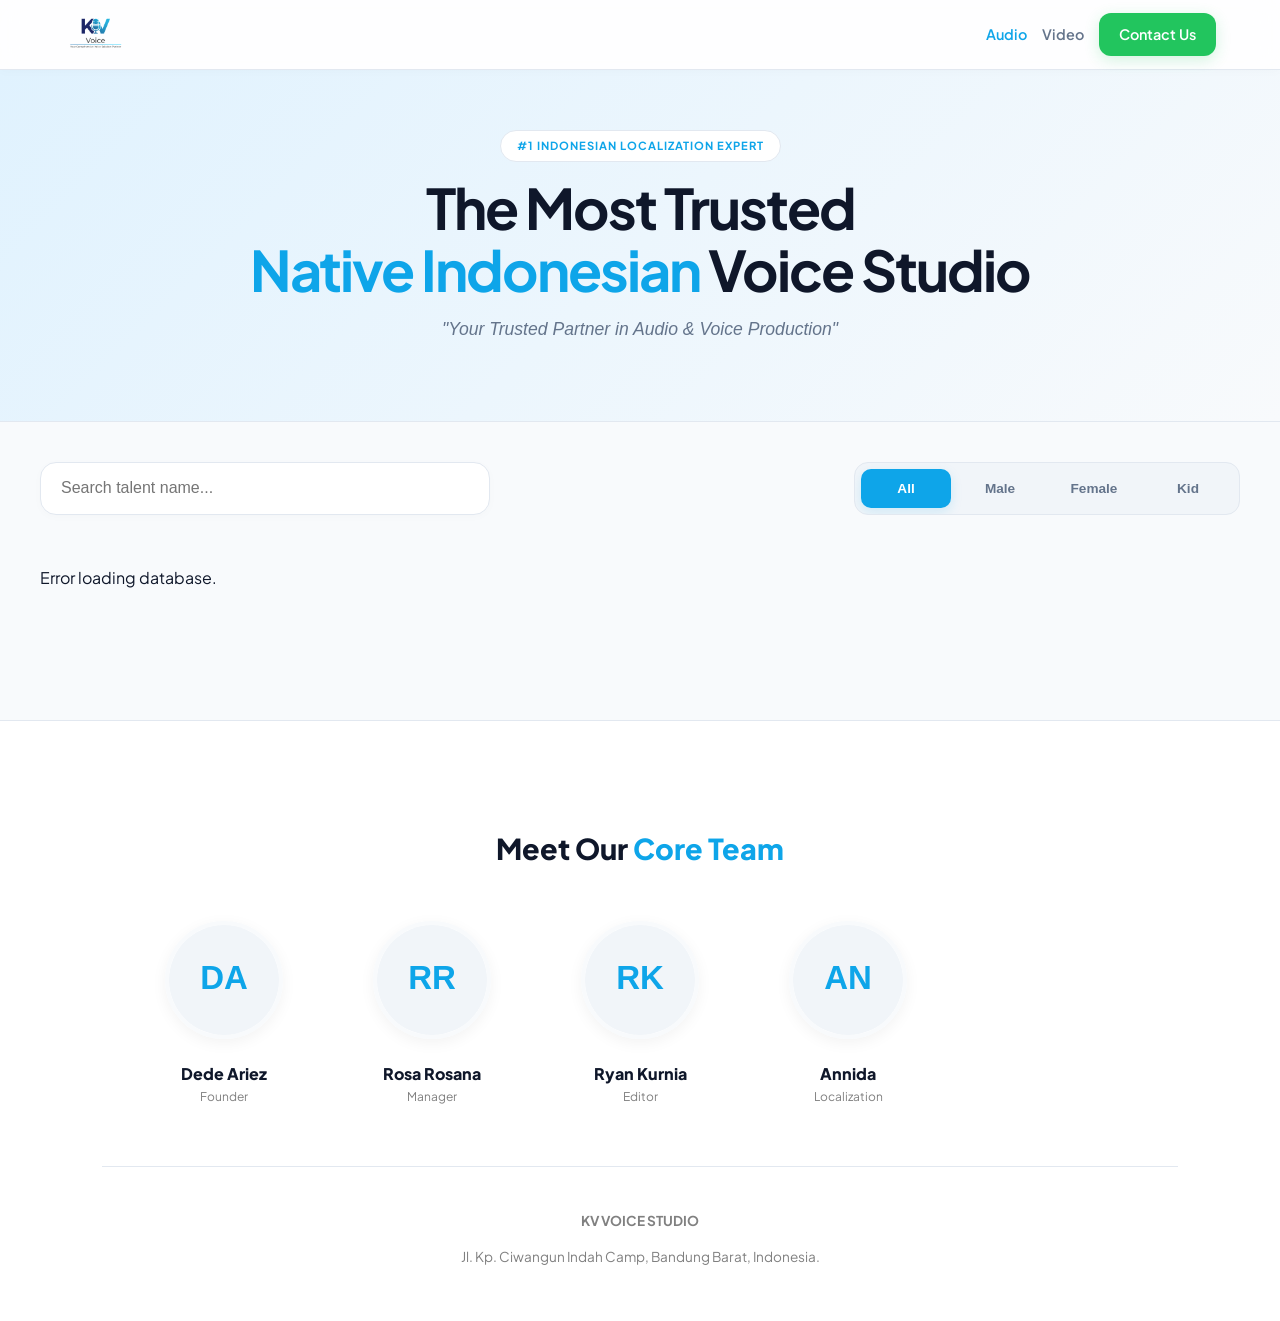
==== commit 0c931ce4: "Refactor index.html for better layout and performance Updated the title and adjusted styles for the " ====
--- a/index.html
+++ b/index.html
@@ -5,7 +5,7 @@
     <meta name="viewport" content="width=device-width, initial-scale=1.0">
     
     <!-- SEO METADATA -->
-    <title>The Most Trusted Native Indonesian Voice Studio | KV Voice Studio</title>
+    <title>The Most Trusted Native Indonesian Voice Over & Dubbing Studio | KV Voice Studio</title>
     <meta name="description" content="KV Voice Studio is the most trusted professional Indonesian voice-over & dubbing studio. Featuring Male, Female, and genuine Kid voices.">
 
     <link href="https://fonts.googleapis.com/css2?family=Plus+Jakarta+Sans:wght@400;600;800&display=swap" rel="stylesheet">
@@ -31,8 +31,8 @@
         .nav-links a.active { color: var(--primary); }
         .wa-nav { background: var(--wa-green) !important; color: #ffffff !important; padding: 10px 20px; border-radius: 12px; text-decoration: none !important; font-weight: 800; font-size: 0.85rem; box-shadow: 0 4px 15px rgba(34, 197, 94, 0.2); }
 
-        /* HERO - KEMBALI KE MOST TRUSTED */
-        .hero { padding: 80px 20px; text-align: center; background: linear-gradient(135deg, #e0f2fe 0%, #f8fafc 100%); border-bottom: 1px solid var(--border); }
+        /* HERO */
+        .hero { padding: 60px 20px; text-align: center; background: linear-gradient(135deg, #e0f2fe 0%, #f8fafc 100%); border-bottom: 1px solid var(--border); }
         .badge { background: #ffffff; color: var(--primary); padding: 6px 16px; border-radius: 20px; font-size: 0.7rem; font-weight: 700; margin-bottom: 15px; display: inline-block; text-transform: uppercase; letter-spacing: 1px; border: 1px solid var(--border); }
         .hero h1 { font-size: 2.8rem; margin: 0; letter-spacing: -2px; line-height: 1.1; color: #0f172a; }
         .highlight { color: var(--primary); }
@@ -48,8 +48,8 @@
         .tab-btn { flex: 1; background: transparent; border: none; color: var(--text-dim); cursor: pointer; font-weight: 700; padding: 12px 20px; border-radius: 10px; font-size: 0.85rem; white-space: nowrap; min-width: 90px; text-align: center; transition: 0.3s; }
         .tab-btn.active { background: var(--primary) !important; color: #ffffff !important; box-shadow: 0 4px 12px var(--primary-glow); }
 
-        /* CARDS */
-        .grid { display: grid; grid-template-columns: repeat(auto-fill, minmax(280px, 1fr)); gap: 30px; }
+        /* CARDS - Dioptimalkan untuk 6 Talent */
+        .grid { display: grid; grid-template-columns: repeat(auto-fill, minmax(320px, 1fr)); gap: 30px; }
         .card { background: var(--card-bg); border-radius: 24px; padding: 20px; border: 1px solid var(--border); transition: 0.4s; display: flex; flex-direction: column; box-shadow: 0 4px 20px rgba(0,0,0,0.03); }
         .card:hover { transform: translateY(-10px); border-color: var(--primary); box-shadow: 0 15px 35px rgba(0,0,0,0.08); }
         .talent-image { width: 100%; height: 300px; object-fit: cover; border-radius: 18px; margin-bottom: 15px; background: #f1f5f9; }
@@ -142,7 +142,7 @@
 
     <script>
         const CSV_URL = "https://docs.google.com/spreadsheets/d/e/2PACX-1vTg3rjqHoD36dUM0PU33sGqYnovngVpCfBS6A2EYngYMeU8vuvXLRRuD_Dd8utXGckTMKQB_IKtqW5H/pub?output=csv";
-        let allTalents = [], filteredTalents = [], currentPage = 1, itemsPerPage = 8, currentFilter = "all";
+        let allTalents = [], filteredTalents = [], currentPage = 1, itemsPerPage = 6, currentFilter = "all";
 
         function handleImageError(img, initials) {
             img.onerror = null;
@@ -158,7 +158,7 @@
                 const match = link.match(/[?&]id=([^&]+)/) || link.match(/\/d\/(.*?)\//);
                 if (match) return `https://docs.google.com/uc?export=view&id=${match[1].split(/[?&/]/)[0]}`;
             }
-            return link;
+            return null;
         }
 
         async function loadData() {
@@ -202,7 +202,7 @@
         function renderPage() {
             const grid = document.getElementById("talentGrid"); grid.innerHTML = "";
             const start = (currentPage - 1) * itemsPerPage, items = filteredTalents.slice(start, start + itemsPerPage);
-            if (items.length === 0) { grid.innerHTML = "<div class='loading'>No talents found.</div>"; return; }
+            if (items.length === 0) { grid.innerHTML = "<div class='loading'>No talents found.</div>"; document.getElementById("pagination").innerHTML = ""; return; }
             items.forEach(t => {
                 const div = document.createElement("div"); div.className = "card";
                 const waMsg = encodeURIComponent(`Hi KV Voice Studio, I want to book talent: ${t.name}.`);
